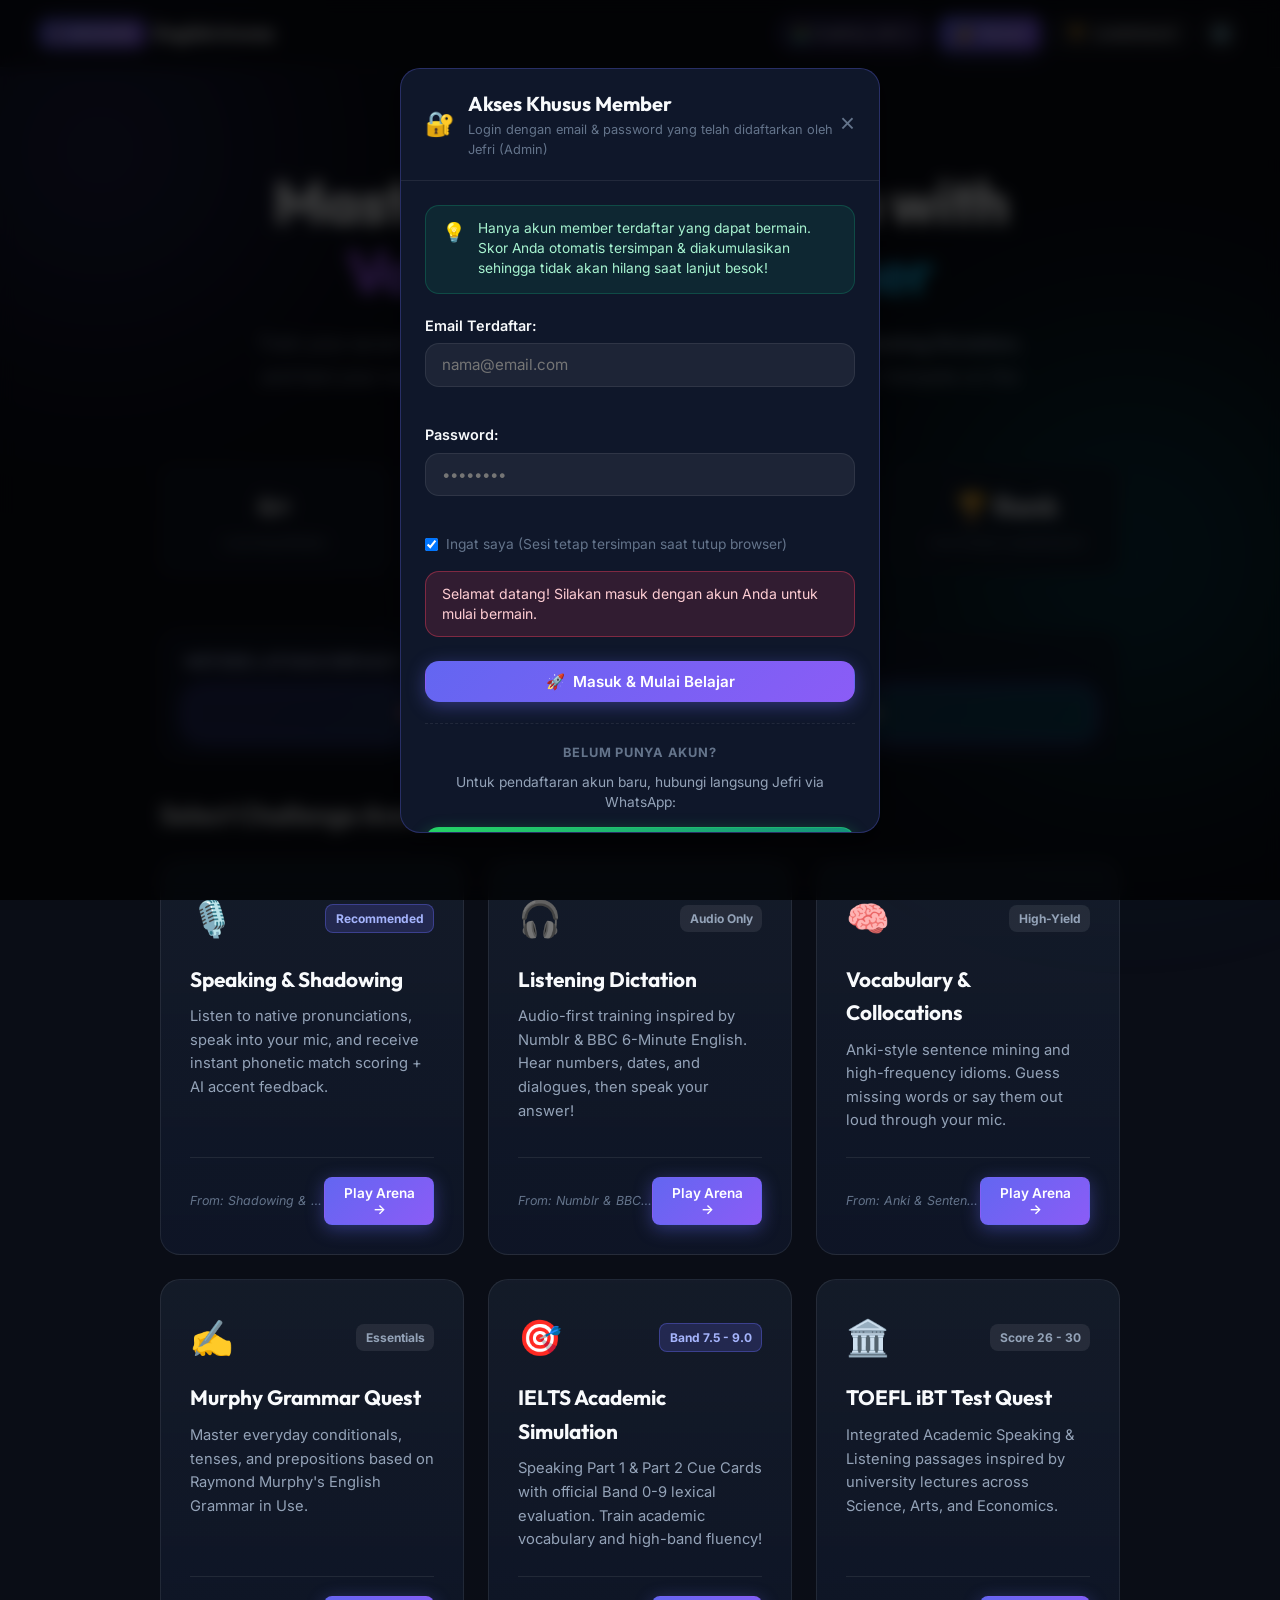
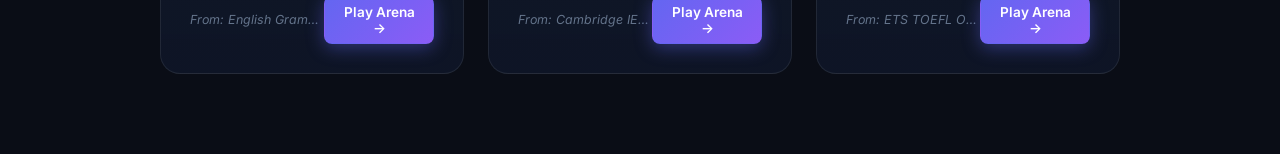
==== game/index.html @ f276257e "feat: responsive UI for all devices, lightweight optimization, remove Google Sheets/Gemini branding," ====
<!DOCTYPE html>
<html lang="en">
<head>
  <meta charset="UTF-8">
  <meta name="viewport" content="width=device-width, initial-scale=1.0, viewport-fit=cover">
  <meta name="description" content="Awesome English Arena - Interactive English Learning Game featuring Voice Shadowing with Mic, Listening Dictation, Grammar Quest, Smart AI Teacher & Examiner, and Live Global Leaderboard.">
  <meta name="keywords" content="English learning game, shadowing speaking, speech recognition mic, AI English teacher, cloud leaderboard, awesome english">
  <meta name="author" content="Build With Jefri - Awesome English">
  <title>Awesome English Arena | Voice Shadowing & AI English Challenge</title>
  
  <!-- Google Fonts: Outfit & Inter -->
  <link rel="preconnect" href="https://fonts.googleapis.com">
  <link rel="preconnect" href="https://fonts.gstatic.com" crossorigin>
  <link href="https://fonts.googleapis.com/css2?family=Inter:wght@300;400;500;600;700&family=Outfit:wght@500;600;700;800;900&display=swap" rel="stylesheet">
  
  <!-- Stylesheet -->
  <link rel="stylesheet" href="styles.css">
</head>
<body>
  <!-- Ambient Background Glows -->
  <div class="bg-glow bg-glow-1"></div>
  <div class="bg-glow bg-glow-2"></div>
  <div class="bg-glow bg-glow-3"></div>

  <!-- Main Navigation -->
  <header class="navbar" id="main-nav">
    <div class="nav-container">
      <div class="nav-logo" id="nav-logo-btn">
        <span class="logo-badge">⚡ AWESOME</span>
        <span class="logo-title">English Arena</span>
      </div>
      <div class="nav-actions">
        <!-- Logged-in User Profile Badge -->
        <div id="nav-user-profile" class="user-pill hidden">
          <span class="user-avatar" id="nav-user-avatar">👤</span>
          <span class="user-name" id="nav-user-name">Player</span>
          <span class="user-score-badge" id="nav-user-score">⭐ 0 PTS</span>
          <span class="user-lvl-badge" id="nav-user-level">Lvl 1</span>
          <button id="btn-logout-nav" class="btn-nav-logout" title="Keluar dari akun">Keluar</button>
        </div>
        <!-- Member Login Button (shown when not logged in) -->
        <a href="https://jefri-orcin.vercel.app/" target="_blank" rel="noopener noreferrer" class="btn btn-credit-jefri" title="Kunjungi Portofolio Developer Jefri">
          <span class="credit-full">👨‍💻 Credit by Jefri ↗</span>
          <span class="credit-short">👨‍💻 Jefri</span>
        </a>
        <button id="btn-login-nav" class="btn btn-primary btn-sm" title="Masuk dengan Email & Password">
          <span class="btn-icon">🔐</span> <span class="nav-btn-text">Masuk</span>
        </button>
        <button id="btn-leaderboard-nav" class="btn btn-secondary btn-sm" title="View Leaderboard & Memory">
          <span class="btn-icon">🏆</span> <span class="nav-btn-text">Leaderboard</span>
        </button>
        <button id="btn-settings-nav" class="btn btn-icon-only" title="Settings & Integrations" aria-label="Settings">
          ⚙️
        </button>
      </div>
    </div>
  </header>

  <!-- Main Content Wrapper -->
  <main class="main-layout">

    <!-- VIEW 1: HERO / LANDING SCREEN -->
    <section id="landing-view" class="view-section active">
      <div class="hero-content">
        <div class="pill-badge">
          <span class="pill-dot"></span> Powered by Awesome English Curated Resources & Smart AI
        </div>
        <h1 class="hero-headline">
          Master Spoken English with <span class="gradient-text">Voice Mic & AI Teacher</span>
        </h1>
        <p class="hero-subline">
          Train your accent through real-time <strong>Speech Shadowing</strong>, conquer <strong>Listening Dictation</strong>, and test your vocabulary with live feedback from <strong>Smart AI Examiner</strong>. Compete on the global <strong>Live Cloud Leaderboard</strong>!
        </p>

        <!-- Quick Stats Banner -->
        <div class="stats-row">
          <div class="stat-card">
            <span class="stat-number">4+</span>
            <span class="stat-label">Learning Modes</span>
          </div>
          <div class="stat-card">
            <span class="stat-number">🎙️ Mic</span>
            <span class="stat-label">Speech Recognition</span>
          </div>
          <div class="stat-card">
            <span class="stat-number">✨ AI</span>
            <span class="stat-label">Teacher & Examiner</span>
          </div>
          <div class="stat-card">
            <span class="stat-number">🏆 Rank</span>
            <span class="stat-label">Live Cloud Leaderboard</span>
          </div>
        </div>

        <!-- Active English to Indonesia Direction -->
        <div class="lang-direction-wrapper">
          <div class="lang-direction-title">Metode Latihan Default:</div>
          <div class="lang-direction-group">
            <div class="btn-lang-dir active" id="btn-dir-active">
              <span class="flag-icon">🇬🇧</span> English ➔ <span class="flag-icon">🇮🇩</span> Indonesia (Listening, Speaking & Comprehension)
            </div>
          </div>
        </div>

        <!-- Mode Selection Cards -->
        <h2 class="section-title">Select Challenge Arena</h2>
        <div class="modes-grid" id="modes-selection-container">
          
          <!-- Mode 1: Shadowing & Speaking -->
          <div class="mode-card" data-mode="shadowing" id="mode-shadowing-card">
            <div class="mode-header">
              <span class="mode-icon">🎙️</span>
              <span class="mode-tag tag-popular">Recommended</span>
            </div>
            <h3 class="mode-title">Speaking & Shadowing</h3>
            <p class="mode-desc">Listen to native pronunciations, speak into your mic, and receive instant phonetic match scoring + AI accent feedback.</p>
            <div class="mode-footer">
              <span class="mode-source">From: Shadowing & Refold Method</span>
              <button class="btn btn-primary btn-sm btn-play-mode" data-mode="shadowing">Play Arena →</button>
            </div>
          </div>

          <!-- Mode 2: Listening & Dictation -->
          <div class="mode-card" data-mode="listening" id="mode-listening-card">
            <div class="mode-header">
              <span class="mode-icon">🎧</span>
              <span class="mode-tag">Audio Only</span>
            </div>
            <h3 class="mode-title">Listening Dictation</h3>
            <p class="mode-desc">Audio-first training inspired by Numblr & BBC 6-Minute English. Hear numbers, dates, and dialogues, then speak your answer!</p>
            <div class="mode-footer">
              <span class="mode-source">From: Numblr & BBC English</span>
              <button class="btn btn-primary btn-sm btn-play-mode" data-mode="listening">Play Arena →</button>
            </div>
          </div>

          <!-- Mode 3: Vocabulary Sentence Mining -->
          <div class="mode-card" data-mode="vocabulary" id="mode-vocabulary-card">
            <div class="mode-header">
              <span class="mode-icon">🧠</span>
              <span class="mode-tag">High-Yield</span>
            </div>
            <h3 class="mode-title">Vocabulary & Collocations</h3>
            <p class="mode-desc">Anki-style sentence mining and high-frequency idioms. Guess missing words or say them out loud through your mic.</p>
            <div class="mode-footer">
              <span class="mode-source">From: Anki & Sentence Mining</span>
              <button class="btn btn-primary btn-sm btn-play-mode" data-mode="vocabulary">Play Arena →</button>
            </div>
          </div>

          <!-- Mode 4: Murphy Grammar Challenge -->
          <div class="mode-card" data-mode="grammar" id="mode-grammar-card">
            <div class="mode-header">
              <span class="mode-icon">✍️</span>
              <span class="mode-tag">Essentials</span>
            </div>
            <h3 class="mode-title">Murphy Grammar Quest</h3>
            <p class="mode-desc">Master everyday conditionals, tenses, and prepositions based on Raymond Murphy's English Grammar in Use.</p>
            <div class="mode-footer">
              <span class="mode-source">From: English Grammar in Use</span>
              <button class="btn btn-primary btn-sm btn-play-mode" data-mode="grammar">Play Arena →</button>
            </div>
          </div>

          <!-- Mode 5: IELTS Academic Simulation -->
          <div class="mode-card" data-mode="ielts" id="mode-ielts-card">
            <div class="mode-header">
              <span class="mode-icon">🎯</span>
              <span class="mode-tag tag-popular">Band 7.5 - 9.0</span>
            </div>
            <h3 class="mode-title">IELTS Academic Simulation</h3>
            <p class="mode-desc">Speaking Part 1 & Part 2 Cue Cards with official Band 0-9 lexical evaluation. Train academic vocabulary and high-band fluency!</p>
            <div class="mode-footer">
              <span class="mode-source">From: Cambridge IELTS Official</span>
              <button class="btn btn-primary btn-sm btn-play-mode" data-mode="ielts">Play Arena →</button>
            </div>
          </div>

          <!-- Mode 6: TOEFL iBT Simulation -->
          <div class="mode-card" data-mode="toefl" id="mode-toefl-card">
            <div class="mode-header">
              <span class="mode-icon">🏛️</span>
              <span class="mode-tag">Score 26 - 30</span>
            </div>
            <h3 class="mode-title">TOEFL iBT Test Quest</h3>
            <p class="mode-desc">Integrated Academic Speaking & Listening passages inspired by university lectures across Science, Arts, and Economics.</p>
            <div class="mode-footer">
              <span class="mode-source">From: ETS TOEFL Official Guide</span>
              <button class="btn btn-primary btn-sm btn-play-mode" data-mode="toefl">Play Arena →</button>
            </div>
          </div>

        </div>
      </div>
    </section>

    <!-- VIEW 2: GAME ARENA SCREEN -->
    <section id="game-view" class="view-section">
      <div class="game-container">
        
        <!-- Game HUD (Top Bar) -->
        <div class="game-hud">
          <div class="hud-left">
            <button id="btn-quit-game" class="btn btn-ghost btn-sm" title="Exit to Menu">← Exit</button>
            <div class="mode-pill" id="current-mode-pill">Speaking & Shadowing</div>
            <div class="dir-pill" id="current-dir-pill" title="Arah Bahasa Aktif">🇬🇧 ➔ 🇮🇩</div>
          </div>
          <div class="hud-stats">
            <div class="hud-item" title="Current Score">
              <span class="hud-icon">⭐</span>
              <span class="hud-val" id="hud-score">0</span>
            </div>
            <div class="hud-item" title="Streak Multiplier">
              <span class="hud-icon">🔥</span>
              <span class="hud-val" id="hud-streak">0</span>
            </div>
            <div class="hud-item" title="Question Progress">
              <span class="hud-icon">🎯</span>
              <span class="hud-val" id="hud-progress">1/5</span>
            </div>
          </div>
        </div>

        <!-- Question Card -->
        <div class="challenge-card" id="challenge-card">
          
          <!-- Category & Difficulty Pill -->
          <div class="challenge-meta">
            <span class="meta-badge" id="meta-category">Shadowing Practice</span>
            <span class="meta-badge meta-level" id="meta-difficulty">Level: Beginner</span>
          </div>

          <!-- Prompt Question / Instruction -->
          <h3 class="challenge-instruction" id="challenge-instruction">
            Listen to the native audio, then click the Mic button and repeat clearly:
          </h3>

          <!-- Main Challenge Display Text -->
          <div class="prompt-box" id="prompt-box">
            <div class="prompt-text" id="target-phrase">
              "Could you please elaborate on that perspective?"
            </div>
            <div class="prompt-phonetic" id="target-phonetic">
              /kʊd juː pliːz ɪˈlæb.ə.reɪt ɒn ðæt pəˈspek.tɪv/
            </div>
            <div class="prompt-translation" id="target-translation">
              "Bisakah Anda menjelaskan lebih rinci mengenai sudut pandang tersebut?"
            </div>
          </div>

          <!-- Audio Listening Controls -->
          <div class="audio-controls">
            <button id="btn-listen-audio" class="btn btn-audio" title="Listen to Native English">
              <span class="speaker-icon">🔊</span> Listen Native Audio
            </button>
            <div class="accent-selector">
              <label for="accent-select">Voice:</label>
              <select id="accent-select" class="form-select-sm">
                <option value="en-US">🇺🇸 US English</option>
                <option value="en-GB">🇬🇧 UK English</option>
              </select>
            </div>
          </div>

          <!-- MICROPHONE & SPEECH INPUT AREA -->
          <div class="mic-input-section" id="mic-section">
            <div class="mic-wrapper">
              <button id="btn-mic-toggle" class="btn-mic" aria-label="Toggle Microphone" title="Click to Speak">
                <div class="mic-ripple mic-ripple-1"></div>
                <div class="mic-ripple mic-ripple-2"></div>
                <div class="mic-icon-svg">
                  <svg width="34" height="34" viewBox="0 0 24 24" fill="none" stroke="currentColor" stroke-width="2" stroke-linecap="round" stroke-linejoin="round">
                    <path d="M12 2a3 3 0 0 0-3 3v7a3 3 0 0 0 6 0V5a3 3 0 0 0-3-3Z"></path>
                    <path d="M19 10v2a7 7 0 0 1-14 0v-2"></path>
                    <line x1="12" y1="19" x2="12" y2="22"></line>
                  </svg>
                </div>
              </button>
              <div class="mic-status-label" id="mic-status">Tap microphone to speak</div>
            </div>

            <!-- Live Speech Transcript Box -->
            <div class="transcript-box" id="transcript-box">
              <span class="transcript-prefix">Your Voice:</span>
              <span class="transcript-content" id="transcript-text">Waiting for microphone input...</span>
            </div>

            <!-- Alternative Text Input (Fallback / Typing) -->
            <div class="alternative-input-row" id="text-input-row">
              <input type="text" id="manual-text-input" class="form-control" placeholder="Or type your English answer here...">
              <button id="btn-submit-manual" class="btn btn-secondary">Submit</button>
            </div>
          </div>

          <!-- Multiple Choice Container (Used for Vocab/Grammar) -->
          <div class="options-grid hidden" id="options-container">
            <!-- Dynamic option buttons injected here -->
          </div>

          <!-- Evaluation & AI Feedback Box -->
          <div class="evaluation-panel hidden" id="evaluation-panel">
            <div class="evaluation-header">
              <div class="score-badge" id="eval-score-badge">Accuracy: 95%</div>
              <div class="eval-verdict" id="eval-verdict">Excellent Pronunciation! 🎉</div>
            </div>

            <!-- Comparison Difference Highlight -->
            <div class="comparison-row">
              <div class="comp-item">
                <span class="comp-label">Target:</span>
                <span class="comp-val" id="comp-target">...</span>
              </div>
              <div class="comp-item">
                <span class="comp-label">You Said:</span>
                <span class="comp-val" id="comp-heard">...</span>
              </div>
            </div>

            <!-- AI Teacher & Examiner Comments -->
            <div class="ai-comment-card" id="ai-comment-card">
              <div class="ai-card-title">
                <span class="ai-sparkle">✨</span> Smart AI Teacher Feedback:
              </div>
              <div class="ai-card-body" id="ai-feedback-text">
                Analyzing your response...
              </div>
            </div>

            <!-- Next Question Action -->
            <div class="eval-actions">
              <button id="btn-next-question" class="btn btn-primary btn-block">
                Next Challenge →
              </button>
            </div>
          </div>

        </div>
      </div>
    </section>

    <!-- VIEW 3: GAME OVER / RESULT SCREEN -->
    <section id="result-view" class="view-section">
      <div class="result-card">
        <div class="result-confetti-icon">🏆</div>
        <h2 class="result-title">Challenge Completed!</h2>
        <p class="result-subtitle">You have successfully finished the session in <span id="res-mode-name">Speaking Arena</span>.</p>

        <!-- Score Breakdown Grid -->
        <div class="result-metrics-grid">
          <div class="metric-card highlight">
            <span class="metric-label">Skor Sesi Ini</span>
            <span class="metric-value" id="res-total-score">0</span>
          </div>
          <div class="metric-card highlight-accumulated">
            <span class="metric-label">Total Akumulasi Skor</span>
            <span class="metric-value" id="res-cumulative-score">0</span>
          </div>
          <div class="metric-card">
            <span class="metric-label">Average Accuracy</span>
            <span class="metric-value" id="res-avg-accuracy">0%</span>
          </div>
          <div class="metric-card">
            <span class="metric-label">Best Streak</span>
            <span class="metric-value" id="res-max-streak">0🔥</span>
          </div>
          <div class="metric-card">
            <span class="metric-label">Level Member</span>
            <span class="metric-value" id="res-level">Level 1</span>
          </div>
        </div>

        <!-- Score Retention Notice -->
        <div class="score-retention-notice">
          <span class="notice-icon">💾</span>
          <div class="notice-text">
            <strong>Skor Anda Tersimpan Permanen!</strong>
            <span>Progres dan total poin langsung terakumulasi ke akun Google Sheets. Saat Anda kembali besok atau ganti perangkat, skor tetap berlanjut!</span>
          </div>
        </div>

        <!-- Submit to Leaderboard Form -->
        <div class="leaderboard-submit-box">
          <h3 class="submit-box-title">Sinkronisasi ke Cloud Leaderboard</h3>
          <p class="submit-box-desc">Skor tersimpan ke profil akumulasi, <strong>Leaderboard</strong> peringkat sesi, dan <strong>Memory Belajar</strong>.</p>
          <div class="submit-input-row">
            <input type="text" id="player-name-input" class="form-control" placeholder="Nama / Nickname Anda" maxlength="30" required>
            <button id="btn-submit-leaderboard" class="btn btn-primary">
              🚀 Simpan & Sinkronkan
            </button>
          </div>
          <div id="submit-status-msg" class="status-message"></div>
        </div>

        <!-- Result Action Buttons -->
        <div class="result-action-buttons">
          <button id="btn-play-again" class="btn btn-primary">🔄 Play Again</button>
          <button id="btn-view-leaderboard-from-result" class="btn btn-secondary">🏆 View Leaderboard</button>
          <button id="btn-back-home" class="btn btn-ghost">Home Menu</button>
        </div>
      </div>
    </section>

  </main>

  <!-- MODAL: MEMBER LOGIN & AUTHENTICATION -->
  <div class="modal-overlay hidden" id="modal-auth">
    <div class="modal-card modal-auth-card">
      <div class="modal-header">
        <div class="modal-title-row">
          <span class="modal-icon">🔐</span>
          <div>
            <h3 class="modal-title">Akses Khusus Member</h3>
            <p class="modal-subtitle">Login dengan email & password yang telah didaftarkan oleh Jefri (Admin)</p>
          </div>
        </div>
        <button class="btn-close-modal" id="btn-close-auth" aria-label="Close">&times;</button>
      </div>
      <div class="modal-body">
        <div class="auth-info-banner">
          <span class="info-icon">💡</span>
          <span>Hanya akun member terdaftar yang dapat bermain. Skor Anda otomatis tersimpan & diakumulasikan sehingga tidak akan hilang saat lanjut besok!</span>
        </div>

        <form id="auth-form" class="auth-form">
          <div class="form-group">
            <label for="auth-email" class="form-label">Email Terdaftar:</label>
            <input type="email" id="auth-email" class="form-control" placeholder="nama@email.com" required autocomplete="email">
          </div>

          <div class="form-group">
            <label for="auth-password" class="form-label">Password:</label>
            <input type="password" id="auth-password" class="form-control" placeholder="••••••••" required autocomplete="current-password">
          </div>

          <div class="auth-remember-row">
            <label class="remember-label">
              <input type="checkbox" id="auth-remember" checked> Ingat saya (Sesi tetap tersimpan saat tutup browser)
            </label>
          </div>

          <div id="auth-error-box" class="auth-error-box hidden"></div>

          <div class="auth-action-row">
            <button type="submit" class="btn btn-primary btn-block" id="btn-submit-login">
              <span class="btn-icon">🚀</span> Masuk & Mulai Belajar
            </button>
          </div>
        </form>

        <!-- Registrasi / Kontak WhatsApp Jefri -->
        <div class="auth-register-box">
          <div class="register-divider">
            <span>Belum Punya Akun?</span>
          </div>
          <p class="register-note">Untuk pendaftaran akun baru, hubungi langsung Jefri via WhatsApp:</p>
          <a href="https://wa.me/6282354506569?text=Halo%20Jefri,%20saya%20ingin%20mendaftar%20akun%20member%20Awesome%20English%20Arena" target="_blank" rel="noopener noreferrer" class="btn btn-wa-register">
            <span class="btn-icon">💬</span> Hubungi Jefri (WA: 082354506569)
          </a>
        </div>

      </div>
    </div>
  </div>

  <!-- MODAL: LEADERBOARD & LEARNING MEMORY -->
  <div class="modal-overlay hidden" id="modal-leaderboard">
    <div class="modal-card">
      <div class="modal-header">
        <div class="modal-title-row">
          <span class="modal-icon">🏆</span>
          <div>
            <h3 class="modal-title">Live Cloud Leaderboard & Memory</h3>
            <p class="modal-subtitle">Peringkat global dan rekap rekaman latihan siswa secara real-time</p>
          </div>
        </div>
        <button class="btn-close-modal" id="btn-close-leaderboard" aria-label="Close">&times;</button>
      </div>
      <div class="modal-body">
        <!-- Tab Navigation -->
        <div class="modal-tabs">
          <button type="button" class="modal-tab-btn active" id="tab-leaderboard-btn">🏆 Top Leaderboard</button>
          <button type="button" class="modal-tab-btn" id="tab-memory-btn">🧠 Memory Belajar</button>
        </div>

        <div class="leaderboard-toolbar">
          <button id="btn-refresh-leaderboard" class="btn btn-secondary btn-sm">
            🔄 Refresh Data
          </button>
          <span class="sync-indicator" id="leaderboard-sync-status">Connected to Cloud Database</span>
        </div>
        
        <!-- Table 1: Leaderboard Rankings -->
        <div class="table-container" id="container-leaderboard-table">
          <table class="leaderboard-table" id="leaderboard-table">
            <thead>
              <tr>
                <th>Rank</th>
                <th>Player</th>
                <th>Mode</th>
                <th>Score</th>
                <th>Accuracy</th>
                <th>Date</th>
              </tr>
            </thead>
            <tbody id="leaderboard-tbody">
              <tr>
                <td colspan="6" class="loading-row">Loading leaderboard data...</td>
              </tr>
            </tbody>
          </table>
        </div>

        <!-- Table 2: Student Learning Memory -->
        <div class="table-container hidden" id="container-memory-table">
          <table class="leaderboard-table" id="memory-table">
            <thead>
              <tr>
                <th>No</th>
                <th>Arah</th>
                <th>Target Latihan</th>
                <th>Suara / Jawaban</th>
                <th>Akurasi</th>
                <th>Evaluasi Guru AI</th>
              </tr>
            </thead>
            <tbody id="memory-tbody">
              <tr>
                <td colspan="6" class="loading-row">Loading learning memory from Cloud Database...</td>
              </tr>
            </tbody>
          </table>
        </div>
      </div>
    </div>
  </div>

  <!-- MODAL: SETTINGS & INTEGRATIONS -->
  <div class="modal-overlay hidden" id="modal-settings">
    <div class="modal-card">
      <div class="modal-header">
        <div class="modal-title-row">
          <span class="modal-icon">⚙️</span>
          <div>
            <h3 class="modal-title">Configuration & Integrations</h3>
            <p class="modal-subtitle">Setup Database Webhook & AI Engine API</p>
          </div>
        </div>
        <button class="btn-close-modal" id="btn-close-settings" aria-label="Close">&times;</button>
      </div>
      <div class="modal-body">
        <form id="settings-form">
          <!-- Apps Script URL -->
          <div class="form-group">
            <label for="cfg-appscript-url" class="form-label">
              Cloud Database API Webhook URL:
            </label>
            <input type="url" id="cfg-appscript-url" class="form-control" placeholder="https://script.google.com/macros/s/.../exec">
            <small class="form-hint">
              Endpoint cloud database leaderboard & memory. Jika dikosongkan, local mock database akan digunakan.
            </small>
          </div>

          <!-- AI Key -->
          <div class="form-group">
            <label for="cfg-gemini-key" class="form-label">
              AI Engine API Key (Opsional untuk AI Teacher & Examiner):
            </label>
            <input type="password" id="cfg-gemini-key" class="form-control" placeholder="AIzaSy...">
            <small class="form-hint">
              Opsional: Jika dikosongkan, engine pengenal & penilai fonetik lokal bawaan tetap berjalan 100% gratis!
            </small>
          </div>

          <!-- Preferred English Accent -->
          <div class="form-group">
            <label for="cfg-accent" class="form-label">Default English Pronunciation Accent:</label>
            <select id="cfg-accent" class="form-control">
              <option value="en-US">American English (en-US)</option>
              <option value="en-GB">British English (en-GB)</option>
            </select>
          </div>

          <div class="modal-footer">
            <button type="button" class="btn btn-ghost" id="btn-reset-settings">Reset Defaults</button>
            <button type="submit" class="btn btn-primary" id="btn-save-settings">Save Settings</button>
          </div>
        </form>
      </div>
    </div>
  </div>

  <!-- Toast Notification Container -->
  <div id="toast-container" class="toast-container"></div>

  <!-- Game Script -->
  <script src="app.js"></script>
</body>
</html>
---- game/styles.css ----
/* ==========================================================================
   AWESOME ENGLISH ARENA - MODERN PREMIUM DESIGN SYSTEM
   Dark Glassmorphism, Neon Accents, Fluid Typography, Micro-animations
   ========================================================================== */

:root {
  /* Color Tokens */
  --bg-main: #0a0d16;
  --bg-card: rgba(18, 24, 40, 0.75);
  --bg-card-hover: rgba(28, 38, 64, 0.85);
  --bg-glass: rgba(255, 255, 255, 0.04);
  --border-glass: rgba(255, 255, 255, 0.08);
  --border-active: rgba(99, 102, 241, 0.5);

  --text-primary: #f8fafc;
  --text-secondary: #94a3b8;
  --text-muted: #64748b;
  --text-inverse: #090d16;

  /* Accent & Gradients */
  --primary: #6366f1;
  --primary-hover: #4f46e5;
  --primary-glow: rgba(99, 102, 241, 0.4);
  
  --secondary: #06b6d4;
  --secondary-glow: rgba(6, 182, 212, 0.35);

  --accent-emerald: #10b981;
  --accent-amber: #f59e0b;
  --accent-rose: #f43f5e;
  --accent-violet: #8b5cf6;

  --grad-hero: linear-gradient(135deg, #a855f7 0%, #6366f1 50%, #06b6d4 100%);
  --grad-card: linear-gradient(180deg, rgba(30, 41, 59, 0.5) 0%, rgba(15, 23, 42, 0.8) 100%);
  --grad-button: linear-gradient(135deg, #6366f1, #8b5cf6);

  /* Elevation & Shadows */
  --shadow-sm: 0 4px 12px rgba(0, 0, 0, 0.25);
  --shadow-md: 0 8px 24px rgba(0, 0, 0, 0.35);
  --shadow-glow: 0 0 35px var(--primary-glow);
  --shadow-mic: 0 0 30px rgba(244, 63, 94, 0.5);

  /* Fonts */
  --font-heading: 'Outfit', -apple-system, BlinkMacSystemFont, sans-serif;
  --font-body: 'Inter', -apple-system, BlinkMacSystemFont, sans-serif;
  
  /* Radii */
  --radius-sm: 8px;
  --radius-md: 14px;
  --radius-lg: 20px;
  --radius-full: 9999px;

  /* Transitions */
  --trans-fast: 0.18s ease;
  --trans-normal: 0.28s cubic-bezier(0.16, 1, 0.3, 1);
}

/* --------------------------------------------------------------------------
   RESET & BASE STYLES
   -------------------------------------------------------------------------- */
*, *::before, *::after {
  box-sizing: border-box;
  margin: 0;
  padding: 0;
}

/* Fast Tap Response for All Touch Devices (Eliminates 300ms mobile touch delay) */
button, a, input, select, textarea, .btn, .mode-card, .btn-option, .btn-mic, .user-pill {
  touch-action: manipulation;
}

/* Content Visibility on inactive sections - Skips browser layout engine cost for hidden views */
.view-section:not(.active) {
  content-visibility: hidden;
}

html {
  font-size: 16px;
  scroll-behavior: smooth;
  -webkit-text-size-adjust: 100%;
}

body {
  background-color: var(--bg-main);
  color: var(--text-primary);
  font-family: var(--font-body);
  line-height: 1.6;
  min-height: 100vh;
  position: relative;
  overflow-x: hidden;
  -webkit-font-smoothing: antialiased;
}

/* Ambient Background Lights - Hardware Accelerated */
.bg-glow {
  position: fixed;
  border-radius: 50%;
  filter: blur(100px);
  pointer-events: none;
  z-index: 0;
  opacity: 0.35;
  transform: translateZ(0);
  will-change: transform;
}

.bg-glow-1 {
  width: 500px;
  height: 500px;
  background: radial-gradient(circle, #6366f1, transparent 70%);
  top: -100px;
  left: -150px;
}

.bg-glow-2 {
  width: 600px;
  height: 600px;
  background: radial-gradient(circle, #06b6d4, transparent 70%);
  bottom: 5%;
  right: -150px;
}

.bg-glow-3 {
  width: 400px;
  height: 400px;
  background: radial-gradient(circle, #8b5cf6, transparent 70%);
  top: 40%;
  left: 50%;
  transform: translateX(-50%);
  opacity: 0.2;
}

/* --------------------------------------------------------------------------
   NAVBAR
   -------------------------------------------------------------------------- */
.navbar {
  position: sticky;
  top: 0;
  z-index: 100;
  backdrop-filter: blur(18px);
  -webkit-backdrop-filter: blur(18px);
  background: rgba(10, 13, 22, 0.8);
  border-bottom: 1px solid var(--border-glass);
  padding: 0.9rem 1.5rem;
}

.nav-container {
  max-width: 1200px;
  margin: 0 auto;
  display: flex;
  align-items: center;
  justify-content: space-between;
}

.nav-logo {
  display: flex;
  align-items: center;
  gap: 0.6rem;
  cursor: pointer;
  user-select: none;
}

.logo-badge {
  font-family: var(--font-heading);
  font-size: 0.75rem;
  font-weight: 800;
  letter-spacing: 0.05em;
  padding: 0.25rem 0.6rem;
  background: var(--grad-button);
  color: #fff;
  border-radius: var(--radius-sm);
  box-shadow: 0 0 15px var(--primary-glow);
}

.logo-title {
  font-family: var(--font-heading);
  font-size: 1.25rem;
  font-weight: 700;
  color: var(--text-primary);
  letter-spacing: -0.02em;
}

.nav-actions {
  display: flex;
  align-items: center;
  gap: 0.75rem;
}

/* --------------------------------------------------------------------------
   BUTTONS
   -------------------------------------------------------------------------- */
.btn {
  font-family: var(--font-body);
  font-size: 0.95rem;
  font-weight: 600;
  padding: 0.65rem 1.3rem;
  border-radius: var(--radius-md);
  border: 1px solid transparent;
  cursor: pointer;
  display: inline-flex;
  align-items: center;
  justify-content: center;
  gap: 0.5rem;
  transition: all var(--trans-normal);
  text-decoration: none;
  user-select: none;
}

.btn:active {
  transform: scale(0.97);
}

.btn-primary {
  background: var(--grad-button);
  color: #fff;
  box-shadow: 0 4px 18px var(--primary-glow);
}

.btn-primary:hover {
  filter: brightness(1.12);
  box-shadow: 0 6px 24px rgba(99, 102, 241, 0.6);
  transform: translateY(-2px);
}

.btn-secondary {
  background: rgba(255, 255, 255, 0.06);
  color: var(--text-primary);
  border: 1px solid var(--border-glass);
}

.btn-secondary:hover {
  background: rgba(255, 255, 255, 0.12);
  border-color: rgba(255, 255, 255, 0.2);
}

.btn-ghost {
  background: transparent;
  color: var(--text-secondary);
}

.btn-ghost:hover {
  color: var(--text-primary);
  background: rgba(255, 255, 255, 0.05);
}

.btn-outline {
  background: transparent;
  color: var(--primary);
  border: 1px solid var(--border-active);
}

.btn-outline:hover {
  background: rgba(99, 102, 241, 0.1);
  color: #fff;
}

.btn-sm {
  font-size: 0.85rem;
  padding: 0.45rem 0.9rem;
  border-radius: var(--radius-sm);
}

.btn-block {
  width: 100%;
}

.btn-icon-only {
  background: rgba(255, 255, 255, 0.06);
  border: 1px solid var(--border-glass);
  color: var(--text-primary);
  width: 38px;
  height: 38px;
  border-radius: var(--radius-md);
  padding: 0;
  display: inline-flex;
  align-items: center;
  justify-content: center;
  cursor: pointer;
  font-size: 1.1rem;
  transition: all var(--trans-fast);
}

.btn-icon-only:hover {
  background: rgba(255, 255, 255, 0.12);
  transform: rotate(30deg);
}

/* --------------------------------------------------------------------------
   LAYOUT & VIEWS
   -------------------------------------------------------------------------- */
.main-layout {
  position: relative;
  z-index: 10;
  max-width: 1200px;
  margin: 0 auto;
  padding: 2.5rem 1.5rem 5rem 1.5rem;
}

.view-section {
  display: none;
  animation: fadeIn 0.35s cubic-bezier(0.16, 1, 0.3, 1) forwards;
}

.view-section.active {
  display: block;
}

@keyframes fadeIn {
  from {
    opacity: 0;
    transform: translateY(14px);
  }
  to {
    opacity: 1;
    transform: translateY(0);
  }
}

/* --------------------------------------------------------------------------
   HERO / LANDING VIEW
   -------------------------------------------------------------------------- */
.hero-content {
  text-align: center;
  max-width: 960px;
  margin: 0 auto;
}

.pill-badge {
  display: inline-flex;
  align-items: center;
  gap: 0.5rem;
  background: rgba(99, 102, 241, 0.12);
  border: 1px solid rgba(99, 102, 241, 0.3);
  color: #c7d2fe;
  font-size: 0.85rem;
  font-weight: 500;
  padding: 0.35rem 0.9rem;
  border-radius: var(--radius-full);
  margin-bottom: 1.5rem;
}

.pill-dot {
  width: 8px;
  height: 8px;
  background-color: var(--accent-emerald);
  border-radius: 50%;
  box-shadow: 0 0 10px var(--accent-emerald);
  animation: pulseDot 2s infinite;
}

@keyframes pulseDot {
  0%, 100% { transform: scale(1); opacity: 1; }
  50% { transform: scale(1.3); opacity: 0.6; }
}

.hero-headline {
  font-family: var(--font-heading);
  font-size: clamp(2.2rem, 5vw, 3.8rem);
  font-weight: 800;
  line-height: 1.15;
  letter-spacing: -0.03em;
  margin-bottom: 1.3rem;
}

.gradient-text {
  background: var(--grad-hero);
  -webkit-background-clip: text;
  -webkit-text-fill-color: transparent;
  display: inline-block;
}

.hero-subline {
  font-size: clamp(1rem, 2vw, 1.2rem);
  color: var(--text-secondary);
  line-height: 1.7;
  max-width: 780px;
  margin: 0 auto 2.5rem auto;
}

.stats-row {
  display: grid;
  grid-template-columns: repeat(auto-fit, minmax(170px, 1fr));
  gap: 1rem;
  margin-bottom: 3.5rem;
}

.stat-card {
  background: var(--bg-card);
  border: 1px solid var(--border-glass);
  backdrop-filter: blur(12px);
  padding: 1.2rem 1rem;
  border-radius: var(--radius-md);
  display: flex;
  flex-direction: column;
  align-items: center;
  transition: transform var(--trans-normal);
}

.stat-card:hover {
  transform: translateY(-4px);
  border-color: var(--border-active);
}

.stat-number {
  font-family: var(--font-heading);
  font-size: 1.7rem;
  font-weight: 800;
  color: var(--text-primary);
  margin-bottom: 0.2rem;
}

.stat-label {
  font-size: 0.85rem;
  color: var(--text-muted);
  font-weight: 500;
}

/* --------------------------------------------------------------------------
   LANGUAGE DIRECTION SWITCHER (Dua Arah: ID -> EN & EN -> ID)
   -------------------------------------------------------------------------- */
.lang-direction-wrapper {
  background: rgba(15, 23, 42, 0.7);
  border: 1px solid var(--border-glass);
  backdrop-filter: blur(14px);
  border-radius: var(--radius-lg);
  padding: 1.2rem 1.5rem;
  margin-bottom: 2.2rem;
  text-align: left;
}

.lang-direction-title {
  font-family: var(--font-heading);
  font-size: 0.95rem;
  font-weight: 700;
  color: #c7d2fe;
  margin-bottom: 0.8rem;
  text-transform: uppercase;
  letter-spacing: 0.04em;
}

.lang-direction-group {
  display: flex;
  gap: 0.8rem;
  flex-wrap: wrap;
}

.btn-lang-dir {
  flex: 1;
  min-width: 260px;
  background: rgba(255, 255, 255, 0.04);
  border: 1px solid var(--border-glass);
  color: var(--text-secondary);
  padding: 0.85rem 1.2rem;
  border-radius: var(--radius-md);
  font-family: var(--font-body);
  font-size: 0.92rem;
  font-weight: 600;
  cursor: pointer;
  display: flex;
  align-items: center;
  justify-content: center;
  gap: 0.5rem;
  transition: all var(--trans-normal);
}

.btn-lang-dir:hover {
  background: rgba(255, 255, 255, 0.08);
  color: var(--text-primary);
  border-color: rgba(99, 102, 241, 0.4);
}

.btn-lang-dir.active {
  background: linear-gradient(135deg, rgba(99, 102, 241, 0.25), rgba(6, 182, 212, 0.25));
  border-color: var(--primary);
  color: #fff;
  box-shadow: 0 0 20px var(--primary-glow);
}

/* Direction Pill in HUD */
.dir-pill {
  font-size: 0.8rem;
  font-weight: 700;
  color: #67e8f9;
  background: rgba(6, 182, 212, 0.15);
  border: 1px solid rgba(6, 182, 212, 0.35);
  padding: 0.25rem 0.65rem;
  border-radius: var(--radius-full);
}

/* Modal Tabs */
.modal-tabs {
  display: flex;
  gap: 0.5rem;
  border-bottom: 1px solid var(--border-glass);
  padding-bottom: 0.8rem;
  margin-bottom: 1.2rem;
}

.modal-tab-btn {
  background: transparent;
  border: none;
  color: var(--text-muted);
  font-family: var(--font-body);
  font-size: 0.95rem;
  font-weight: 600;
  padding: 0.5rem 1rem;
  border-radius: var(--radius-sm);
  cursor: pointer;
  transition: all var(--trans-fast);
}

.modal-tab-btn:hover {
  color: var(--text-primary);
  background: rgba(255, 255, 255, 0.05);
}

.modal-tab-btn.active {
  color: #fff;
  background: rgba(99, 102, 241, 0.2);
  border-bottom: 2px solid var(--primary);
}

.section-title {
  font-family: var(--font-heading);
  font-size: 1.6rem;
  font-weight: 700;
  text-align: left;
  margin-bottom: 1.5rem;
  display: flex;
  align-items: center;
  gap: 0.5rem;
}

/* --------------------------------------------------------------------------
   MODE CARDS GRID
   -------------------------------------------------------------------------- */
.modes-grid {
  display: grid;
  grid-template-columns: repeat(auto-fit, minmax(280px, 1fr));
  gap: 1.5rem;
  text-align: left;
}

.mode-card {
  background: var(--grad-card);
  border: 1px solid var(--border-glass);
  border-radius: var(--radius-lg);
  padding: 1.8rem;
  display: flex;
  flex-direction: column;
  justify-content: space-between;
  backdrop-filter: blur(16px);
  transition: all var(--trans-normal);
  position: relative;
  overflow: hidden;
}

.mode-card::before {
  content: '';
  position: absolute;
  top: 0;
  left: 0;
  right: 0;
  height: 3px;
  background: var(--grad-hero);
  opacity: 0;
  transition: opacity var(--trans-fast);
}

.mode-card:hover {
  transform: translateY(-6px);
  border-color: var(--border-active);
  box-shadow: var(--shadow-glow);
}

.mode-card:hover::before {
  opacity: 1;
}

.mode-header {
  display: flex;
  align-items: center;
  justify-content: space-between;
  margin-bottom: 1rem;
}

.mode-icon {
  font-size: 2.2rem;
}

.mode-tag {
  font-size: 0.75rem;
  font-weight: 700;
  padding: 0.25rem 0.6rem;
  border-radius: var(--radius-sm);
  background: rgba(255, 255, 255, 0.08);
  color: var(--text-secondary);
}

.tag-popular {
  background: rgba(99, 102, 241, 0.2);
  color: #a5b4fc;
  border: 1px solid rgba(99, 102, 241, 0.4);
}

.mode-title {
  font-family: var(--font-heading);
  font-size: 1.3rem;
  font-weight: 700;
  margin-bottom: 0.6rem;
  color: var(--text-primary);
}

.mode-desc {
  font-size: 0.92rem;
  color: var(--text-secondary);
  line-height: 1.6;
  margin-bottom: 1.5rem;
  flex-grow: 1;
}

.mode-footer {
  display: flex;
  align-items: center;
  justify-content: space-between;
  padding-top: 1.2rem;
  border-top: 1px solid var(--border-glass);
}

.mode-source {
  font-size: 0.78rem;
  color: var(--text-muted);
  font-style: italic;
  max-width: 55%;
  overflow: hidden;
  text-overflow: ellipsis;
  white-space: nowrap;
}

/* --------------------------------------------------------------------------
   GAME HUD & ARENA
   -------------------------------------------------------------------------- */
.game-container {
  max-width: 820px;
  margin: 0 auto;
}

.game-hud {
  display: flex;
  align-items: center;
  justify-content: space-between;
  background: var(--bg-card);
  border: 1px solid var(--border-glass);
  backdrop-filter: blur(14px);
  padding: 0.85rem 1.2rem;
  border-radius: var(--radius-md);
  margin-bottom: 1.5rem;
}

.hud-left {
  display: flex;
  align-items: center;
  gap: 1rem;
}

.mode-pill {
  font-size: 0.85rem;
  font-weight: 600;
  color: var(--text-primary);
  background: rgba(99, 102, 241, 0.18);
  border: 1px solid rgba(99, 102, 241, 0.35);
  padding: 0.25rem 0.75rem;
  border-radius: var(--radius-full);
}

.hud-stats {
  display: flex;
  align-items: center;
  gap: 1.2rem;
}

.hud-item {
  display: flex;
  align-items: center;
  gap: 0.4rem;
}

.hud-val {
  font-family: var(--font-heading);
  font-weight: 700;
  font-size: 1.05rem;
}

/* --------------------------------------------------------------------------
   CHALLENGE CARD
   -------------------------------------------------------------------------- */
.challenge-card {
  background: var(--grad-card);
  border: 1px solid var(--border-glass);
  border-radius: var(--radius-lg);
  padding: 2.2rem;
  box-shadow: var(--shadow-md);
  backdrop-filter: blur(16px);
  position: relative;
}

.challenge-meta {
  display: flex;
  gap: 0.6rem;
  margin-bottom: 1rem;
}

.meta-badge {
  font-size: 0.75rem;
  font-weight: 600;
  text-transform: uppercase;
  letter-spacing: 0.05em;
  padding: 0.25rem 0.6rem;
  border-radius: var(--radius-sm);
  background: rgba(255, 255, 255, 0.07);
  color: var(--text-secondary);
}

.meta-level {
  background: rgba(16, 185, 129, 0.15);
  color: #6ee7b7;
  border: 1px solid rgba(16, 185, 129, 0.3);
}

.challenge-instruction {
  font-size: 1.05rem;
  font-weight: 500;
  color: var(--text-secondary);
  margin-bottom: 1.5rem;
  line-height: 1.5;
}

.prompt-box {
  background: rgba(10, 14, 26, 0.7);
  border: 1px solid var(--border-glass);
  border-left: 4px solid var(--primary);
  border-radius: var(--radius-md);
  padding: 1.5rem;
  margin-bottom: 1.8rem;
}

.prompt-text {
  font-family: var(--font-heading);
  font-size: 1.6rem;
  font-weight: 700;
  color: var(--text-primary);
  margin-bottom: 0.5rem;
  letter-spacing: -0.01em;
}

.prompt-phonetic {
  font-family: monospace;
  font-size: 0.95rem;
  color: #a5b4fc;
  margin-bottom: 0.6rem;
}

.prompt-translation {
  font-size: 0.92rem;
  color: var(--text-muted);
  font-style: italic;
}

/* Audio Controls */
.audio-controls {
  display: flex;
  align-items: center;
  justify-content: space-between;
  gap: 1rem;
  margin-bottom: 2rem;
  flex-wrap: wrap;
}

.btn-audio {
  background: rgba(99, 102, 241, 0.15);
  color: #c7d2fe;
  border: 1px solid rgba(99, 102, 241, 0.4);
  padding: 0.6rem 1.2rem;
  border-radius: var(--radius-md);
  font-weight: 600;
  cursor: pointer;
  display: inline-flex;
  align-items: center;
  gap: 0.5rem;
  transition: all var(--trans-fast);
}

.btn-audio:hover {
  background: rgba(99, 102, 241, 0.3);
  transform: translateY(-2px);
  color: #fff;
}

.accent-selector {
  display: flex;
  align-items: center;
  gap: 0.5rem;
  font-size: 0.85rem;
  color: var(--text-secondary);
}

.form-select-sm {
  background: rgba(255, 255, 255, 0.08);
  border: 1px solid var(--border-glass);
  color: var(--text-primary);
  padding: 0.35rem 0.7rem;
  border-radius: var(--radius-sm);
  outline: none;
  font-size: 0.85rem;
}

/* --------------------------------------------------------------------------
   MICROPHONE INTERACTION & PULSE ANIMATIONS
   -------------------------------------------------------------------------- */
.mic-input-section {
  display: flex;
  flex-direction: column;
  align-items: center;
  margin: 1.5rem 0 2rem 0;
}

.mic-wrapper {
  position: relative;
  display: flex;
  flex-direction: column;
  align-items: center;
  margin-bottom: 1.5rem;
}

.btn-mic {
  position: relative;
  width: 88px;
  height: 88px;
  border-radius: 50%;
  background: var(--grad-button);
  color: #fff;
  border: none;
  cursor: pointer;
  outline: none;
  display: flex;
  align-items: center;
  justify-content: center;
  box-shadow: 0 8px 30px var(--primary-glow);
  transition: all var(--trans-normal);
  z-index: 2;
}

.btn-mic:hover {
  transform: scale(1.06);
  box-shadow: 0 10px 36px rgba(99, 102, 241, 0.7);
}

/* Active Recording State */
.btn-mic.recording {
  background: linear-gradient(135deg, #ef4444, #f43f5e);
  box-shadow: var(--shadow-mic);
  animation: micBeat 1.2s infinite ease-in-out;
}

@keyframes micBeat {
  0%, 100% { transform: scale(1); }
  50% { transform: scale(1.08); }
}

.mic-ripple {
  position: absolute;
  top: 50%;
  left: 50%;
  transform: translate(-50%, -50%);
  width: 88px;
  height: 88px;
  border-radius: 50%;
  background: rgba(244, 63, 94, 0.35);
  pointer-events: none;
  opacity: 0;
  z-index: 1;
}

.btn-mic.recording ~ .mic-ripple-1 {
  animation: ripple 1.6s infinite cubic-bezier(0, 0.2, 0.8, 1);
}

.btn-mic.recording ~ .mic-ripple-2 {
  animation: ripple 1.6s infinite cubic-bezier(0, 0.2, 0.8, 1) 0.8s;
}

@keyframes ripple {
  0% {
    width: 88px;
    height: 88px;
    opacity: 0.8;
  }
  100% {
    width: 170px;
    height: 170px;
    opacity: 0;
  }
}

.mic-status-label {
  font-size: 0.92rem;
  font-weight: 500;
  color: var(--text-secondary);
  margin-top: 0.8rem;
  transition: color var(--trans-fast);
}

.btn-mic.recording + .mic-status-label,
.mic-wrapper:has(.btn-mic.recording) .mic-status-label {
  color: var(--accent-rose);
  font-weight: 600;
}

/* Transcript Box */
.transcript-box {
  width: 100%;
  background: rgba(10, 14, 26, 0.6);
  border: 1px dashed var(--border-glass);
  border-radius: var(--radius-md);
  padding: 1rem 1.2rem;
  display: flex;
  gap: 0.6rem;
  font-size: 0.95rem;
  min-height: 52px;
  align-items: center;
}

.transcript-prefix {
  color: var(--primary);
  font-weight: 700;
  white-space: nowrap;
}

.transcript-content {
  color: var(--text-primary);
  font-style: italic;
}

/* Fallback Text Input */
.alternative-input-row {
  width: 100%;
  display: flex;
  gap: 0.6rem;
  margin-top: 1rem;
}

/* Multiple Choice Grid */
.options-grid {
  display: grid;
  grid-template-columns: 1fr 1fr;
  gap: 0.9rem;
  margin: 1.5rem 0;
}

.btn-option {
  background: rgba(255, 255, 255, 0.05);
  border: 1px solid var(--border-glass);
  color: var(--text-primary);
  padding: 1rem;
  border-radius: var(--radius-md);
  text-align: left;
  font-size: 0.95rem;
  font-weight: 500;
  cursor: pointer;
  transition: all var(--trans-fast);
}

.btn-option:hover {
  background: rgba(99, 102, 241, 0.15);
  border-color: var(--border-active);
  transform: translateY(-2px);
}

.btn-option.correct {
  background: rgba(16, 185, 129, 0.2) !important;
  border-color: var(--accent-emerald) !important;
  color: #6ee7b7;
}

.btn-option.wrong {
  background: rgba(244, 63, 94, 0.2) !important;
  border-color: var(--accent-rose) !important;
  color: #fca5a5;
}

/* --------------------------------------------------------------------------
   EVALUATION PANEL & AI TEACHER
   -------------------------------------------------------------------------- */
.evaluation-panel {
  background: rgba(15, 23, 42, 0.9);
  border: 1px solid var(--border-glass);
  border-radius: var(--radius-md);
  padding: 1.6rem;
  margin-top: 1.8rem;
  animation: fadeIn 0.3s ease;
}

.evaluation-header {
  display: flex;
  align-items: center;
  justify-content: space-between;
  margin-bottom: 1.2rem;
  flex-wrap: wrap;
  gap: 0.5rem;
}

.score-badge {
  font-family: var(--font-heading);
  font-size: 1.1rem;
  font-weight: 800;
  padding: 0.4rem 0.9rem;
  border-radius: var(--radius-sm);
  background: rgba(16, 185, 129, 0.2);
  color: var(--accent-emerald);
  border: 1px solid rgba(16, 185, 129, 0.4);
}

.score-badge.low {
  background: rgba(244, 63, 94, 0.2);
  color: var(--accent-rose);
  border-color: rgba(244, 63, 94, 0.4);
}

.score-badge.medium {
  background: rgba(245, 158, 11, 0.2);
  color: var(--accent-amber);
  border-color: rgba(245, 158, 11, 0.4);
}

.eval-verdict {
  font-size: 1.05rem;
  font-weight: 600;
}

.comparison-row {
  display: flex;
  flex-direction: column;
  gap: 0.5rem;
  background: rgba(0, 0, 0, 0.25);
  padding: 1rem;
  border-radius: var(--radius-sm);
  margin-bottom: 1.2rem;
}

.comp-item {
  display: flex;
  gap: 0.6rem;
  font-size: 0.9rem;
}

.comp-label {
  font-weight: 600;
  color: var(--text-muted);
  min-width: 75px;
}

.comp-val {
  color: var(--text-primary);
  word-break: break-word;
}

.ai-comment-card {
  background: linear-gradient(135deg, rgba(99, 102, 241, 0.12), rgba(139, 92, 246, 0.08));
  border: 1px solid rgba(99, 102, 241, 0.3);
  border-radius: var(--radius-md);
  padding: 1.2rem;
  margin-bottom: 1.5rem;
}

.ai-card-title {
  font-weight: 700;
  font-size: 0.95rem;
  color: #c7d2fe;
  margin-bottom: 0.5rem;
  display: flex;
  align-items: center;
  gap: 0.4rem;
}

.ai-sparkle {
  color: #fbbf24;
}

.ai-card-body {
  font-size: 0.92rem;
  color: #e2e8f0;
  line-height: 1.6;
}

/* --------------------------------------------------------------------------
   RESULT & GAME OVER VIEW
   -------------------------------------------------------------------------- */
.result-card {
  background: var(--grad-card);
  border: 1px solid var(--border-glass);
  border-radius: var(--radius-lg);
  padding: 2.5rem;
  max-width: 720px;
  margin: 0 auto;
  text-align: center;
  backdrop-filter: blur(16px);
  box-shadow: var(--shadow-md);
}

.result-confetti-icon {
  font-size: 3.5rem;
  margin-bottom: 0.8rem;
  animation: bounce 1s ease infinite alternate;
}

@keyframes bounce {
  from { transform: translateY(0); }
  to { transform: translateY(-8px); }
}

.result-title {
  font-family: var(--font-heading);
  font-size: 2.2rem;
  font-weight: 800;
  margin-bottom: 0.5rem;
}

.result-subtitle {
  color: var(--text-secondary);
  font-size: 1rem;
  margin-bottom: 2rem;
}

.result-metrics-grid {
  display: grid;
  grid-template-columns: repeat(auto-fit, minmax(130px, 1fr));
  gap: 1rem;
  margin-bottom: 2.2rem;
}

.metric-card {
  background: rgba(10, 14, 26, 0.6);
  border: 1px solid var(--border-glass);
  border-radius: var(--radius-md);
  padding: 1.1rem 0.8rem;
}

.metric-label {
  font-size: 0.8rem;
  color: var(--text-muted);
  display: block;
  margin-bottom: 0.3rem;
}

.metric-value {
  font-family: var(--font-heading);
  font-size: 1.5rem;
  font-weight: 800;
  color: var(--text-primary);
}

.leaderboard-submit-box {
  background: rgba(15, 23, 42, 0.8);
  border: 1px solid rgba(99, 102, 241, 0.3);
  border-radius: var(--radius-md);
  padding: 1.5rem;
  text-align: left;
  margin-bottom: 1.8rem;
}

.submit-box-title {
  font-size: 1.1rem;
  font-weight: 700;
  margin-bottom: 0.3rem;
  display: flex;
  align-items: center;
  gap: 0.4rem;
}

.submit-box-desc {
  font-size: 0.88rem;
  color: var(--text-secondary);
  margin-bottom: 1rem;
}

.submit-input-row {
  display: flex;
  gap: 0.6rem;
}

.status-message {
  margin-top: 0.8rem;
  font-size: 0.88rem;
  font-weight: 500;
}

.status-message.success {
  color: var(--accent-emerald);
}

.status-message.error {
  color: var(--accent-rose);
}

/* Canvas Gemini Box */
.canvas-gemini-box {
  background: linear-gradient(135deg, rgba(30, 27, 75, 0.6), rgba(15, 23, 42, 0.8));
  border: 1px solid rgba(139, 92, 246, 0.4);
  border-radius: var(--radius-md);
  padding: 1.5rem;
  text-align: left;
  margin-bottom: 2rem;
}

.canvas-badge {
  font-size: 0.75rem;
  font-weight: 700;
  color: #c084fc;
  text-transform: uppercase;
  letter-spacing: 0.05em;
  margin-bottom: 0.4rem;
}

.canvas-actions {
  display: flex;
  gap: 0.8rem;
  margin-top: 1rem;
  flex-wrap: wrap;
}

.copy-alert {
  margin-top: 0.8rem;
  font-size: 0.85rem;
  color: var(--accent-emerald);
  font-weight: 500;
}

.result-action-buttons {
  display: flex;
  justify-content: center;
  gap: 1rem;
  flex-wrap: wrap;
}

/* --------------------------------------------------------------------------
   MODALS
   -------------------------------------------------------------------------- */
.modal-overlay {
  position: fixed;
  inset: 0;
  background: rgba(0, 0, 0, 0.75);
  backdrop-filter: blur(8px);
  z-index: 1000;
  display: flex;
  align-items: center;
  justify-content: center;
  padding: 1.5rem;
  animation: fadeIn 0.2s ease;
}

.modal-overlay.hidden {
  display: none;
}

.modal-card {
  background: #0f172a;
  border: 1px solid var(--border-glass);
  border-radius: var(--radius-lg);
  max-width: 680px;
  width: 100%;
  max-height: 85vh;
  display: flex;
  flex-direction: column;
  box-shadow: var(--shadow-md);
  overflow: hidden;
}

.modal-header {
  display: flex;
  align-items: center;
  justify-content: space-between;
  padding: 1.2rem 1.5rem;
  border-bottom: 1px solid var(--border-glass);
}

.modal-title-row {
  display: flex;
  align-items: center;
  gap: 0.8rem;
}

.modal-icon {
  font-size: 1.5rem;
}

.modal-title {
  font-family: var(--font-heading);
  font-size: 1.25rem;
  font-weight: 700;
}

.modal-subtitle {
  font-size: 0.8rem;
  color: var(--text-muted);
}

.btn-close-modal {
  background: transparent;
  border: none;
  color: var(--text-muted);
  font-size: 1.6rem;
  cursor: pointer;
  line-height: 1;
  transition: color var(--trans-fast);
}

.btn-close-modal:hover {
  color: var(--text-primary);
}

.modal-body {
  padding: 1.5rem;
  overflow-y: auto;
}

/* Table Leaderboard */
.leaderboard-toolbar {
  display: flex;
  align-items: center;
  justify-content: space-between;
  margin-bottom: 1rem;
}

.sync-indicator {
  font-size: 0.82rem;
  color: var(--accent-emerald);
}

.table-container {
  overflow-x: auto;
}

.leaderboard-table {
  width: 100%;
  border-collapse: collapse;
  text-align: left;
  font-size: 0.9rem;
}

.leaderboard-table th {
  padding: 0.75rem 0.9rem;
  background: rgba(255, 255, 255, 0.03);
  color: var(--text-muted);
  font-weight: 600;
  border-bottom: 1px solid var(--border-glass);
}

.leaderboard-table td {
  padding: 0.75rem 0.9rem;
  border-bottom: 1px solid rgba(255, 255, 255, 0.04);
}

.leaderboard-table tr:hover td {
  background: rgba(255, 255, 255, 0.03);
}

.rank-cell {
  font-weight: 800;
  width: 50px;
}

.rank-1 { color: #fbbf24; }
.rank-2 { color: #94a3b8; }
.rank-3 { color: #d97706; }

.loading-row {
  text-align: center;
  color: var(--text-muted);
  padding: 2rem !important;
}

/* --------------------------------------------------------------------------
   FORMS & CONTROLS
   -------------------------------------------------------------------------- */
.form-group {
  margin-bottom: 1.3rem;
}

.form-label {
  display: block;
  font-size: 0.9rem;
  font-weight: 600;
  margin-bottom: 0.4rem;
  color: var(--text-primary);
}

.form-control {
  width: 100%;
  background: rgba(255, 255, 255, 0.06);
  border: 1px solid var(--border-glass);
  border-radius: var(--radius-md);
  padding: 0.7rem 1rem;
  color: var(--text-primary);
  font-family: var(--font-body);
  font-size: 0.95rem;
  outline: none;
  transition: all var(--trans-fast);
}

.form-control:focus {
  border-color: var(--primary);
  box-shadow: 0 0 0 3px rgba(99, 102, 241, 0.25);
  background: rgba(255, 255, 255, 0.09);
}

.form-hint {
  display: block;
  font-size: 0.8rem;
  color: var(--text-muted);
  margin-top: 0.4rem;
  line-height: 1.4;
}

.form-hint a {
  color: var(--secondary);
  text-decoration: underline;
}

.modal-footer {
  display: flex;
  justify-content: flex-end;
  gap: 0.8rem;
  padding-top: 1rem;
  border-top: 1px solid var(--border-glass);
}

/* --------------------------------------------------------------------------
   TOAST NOTIFICATIONS
   -------------------------------------------------------------------------- */
.toast-container {
  position: fixed;
  bottom: 1.5rem;
  right: 1.5rem;
  z-index: 2000;
  display: flex;
  flex-direction: column;
  gap: 0.6rem;
  pointer-events: none;
}

.toast {
  background: rgba(15, 23, 42, 0.95);
  border: 1px solid var(--border-glass);
  backdrop-filter: blur(14px);
  color: var(--text-primary);
  padding: 0.8rem 1.2rem;
  border-radius: var(--radius-md);
  box-shadow: var(--shadow-md);
  font-size: 0.9rem;
  display: flex;
  align-items: center;
  gap: 0.6rem;
  animation: slideIn 0.25s ease;
  pointer-events: auto;
}

.toast.success { border-left: 4px solid var(--accent-emerald); }
.toast.error { border-left: 4px solid var(--accent-rose); }
.toast.info { border-left: 4px solid var(--primary); }

@keyframes slideIn {
  from { transform: translateX(50px); opacity: 0; }
  to { transform: translateX(0); opacity: 1; }
}

/* Utility */
.hidden { display: none !important; }

/* Button Canvas Pill */
.btn-canvas-pill {
  background: linear-gradient(135deg, rgba(168, 85, 247, 0.25), rgba(99, 102, 241, 0.25));
  border: 1px solid rgba(168, 85, 247, 0.5);
  color: #e9d5ff;
  box-shadow: 0 0 15px rgba(168, 85, 247, 0.25);
  transition: all var(--trans-normal);
}

.btn-canvas-pill:hover {
  background: linear-gradient(135deg, #a855f7, #6366f1);
  color: #fff;
  box-shadow: 0 0 25px rgba(168, 85, 247, 0.6);
  transform: translateY(-2px);
}

/* --------------------------------------------------------------------------
   COMPREHENSIVE RESPONSIVE DESIGN (MOBILE, TABLET, DESKTOP, LANDSCAPE)
   -------------------------------------------------------------------------- */

/* TABLET (Portrait & Landscape: 769px - 1024px) */
@media (max-width: 1024px) {
  .main-layout {
    padding: 1.8rem 1.2rem 4rem 1.2rem;
  }

  .modes-grid {
    grid-template-columns: repeat(2, 1fr);
    gap: 1.2rem;
  }

  .stats-row {
    grid-template-columns: repeat(4, 1fr);
    gap: 0.9rem;
  }

  .challenge-card {
    padding: 2rem;
  }

  .prompt-text {
    font-size: clamp(1.25rem, 3.2vw, 1.55rem);
  }
}

/* MOBILE / HP (Max 768px) - ULTRA LIGHTWEIGHT & FAST */
@media (max-width: 768px) {
  /* Performance: Disable expensive GPU Gaussian blur on mobile */
  .bg-glow {
    filter: none !important;
    opacity: 0.22 !important;
    will-change: auto;
    border-radius: 0;
  }

  .bg-glow-1 {
    width: 100vw;
    height: 320px;
    top: 0;
    left: 0;
    background: radial-gradient(ellipse at 0% 0%, rgba(99, 102, 241, 0.45) 0%, transparent 70%);
  }

  .bg-glow-2 {
    width: 100vw;
    height: 320px;
    bottom: 0;
    right: 0;
    background: radial-gradient(ellipse at 100% 100%, rgba(6, 182, 212, 0.35) 0%, transparent 70%);
  }

  .bg-glow-3 {
    display: none;
  }

  .navbar {
    padding: 0.65rem 0.9rem;
    backdrop-filter: blur(8px);
    -webkit-backdrop-filter: blur(8px);
    background: rgba(10, 13, 22, 0.92);
  }

  .nav-container {
    gap: 0.4rem;
  }

  .logo-title {
    font-size: 1rem;
  }

  .logo-badge {
    font-size: 0.65rem;
    padding: 0.18rem 0.45rem;
  }

  .nav-actions {
    gap: 0.35rem;
  }

  .nav-actions .btn {
    padding: 0.42rem 0.7rem;
    font-size: 0.8rem;
    min-height: 36px;
  }

  .main-layout {
    padding: 1.2rem 0.85rem 3.5rem 0.85rem;
  }

  .hero-headline {
    font-size: clamp(1.5rem, 5vw + 0.3rem, 2.2rem);
    margin-bottom: 0.85rem;
    line-height: 1.25;
  }

  .hero-subline {
    font-size: 0.92rem;
    margin-bottom: 1.6rem;
    line-height: 1.5;
  }

  .stats-row {
    grid-template-columns: repeat(2, 1fr);
    gap: 0.65rem;
    margin-bottom: 2rem;
  }

  .stat-card {
    padding: 0.85rem 0.6rem;
  }

  .stat-number {
    font-size: 1.3rem;
  }

  .modes-grid {
    grid-template-columns: 1fr;
    gap: 1rem;
  }

  .mode-card {
    padding: 1.3rem;
  }

  .mode-title {
    font-size: 1.2rem;
  }

  .mode-desc {
    font-size: 0.88rem;
    line-height: 1.45;
  }

  /* HUD on Mobile */
  .game-hud {
    padding: 0.65rem 0.85rem;
    flex-direction: column;
    align-items: stretch;
    gap: 0.65rem;
  }

  .hud-left {
    justify-content: space-between;
  }

  .hud-stats {
    justify-content: space-around;
    padding-top: 0.4rem;
    border-top: 1px solid var(--border-glass);
    gap: 0.6rem;
  }

  .hud-stat-item {
    font-size: 0.82rem;
  }

  .challenge-card {
    padding: 1.2rem 0.9rem;
    border-radius: var(--radius-md);
  }

  .prompt-box {
    padding: 0.95rem 0.85rem;
    margin-bottom: 1.1rem;
  }

  .prompt-text {
    font-size: clamp(1.15rem, 3.8vw, 1.4rem);
    line-height: 1.35;
  }

  .prompt-phonetic {
    font-size: 0.84rem;
    margin-top: 0.4rem;
    word-break: break-word;
  }

  .prompt-translation {
    font-size: 0.86rem;
    margin-top: 0.45rem;
  }

  .audio-controls {
    flex-direction: column;
    align-items: stretch;
    gap: 0.75rem;
  }

  .btn-audio {
    width: 100%;
    justify-content: center;
    min-height: 42px;
  }

  .accent-selector {
    justify-content: space-between;
    width: 100%;
  }

  .accent-selector select {
    flex-grow: 1;
    max-width: 180px;
    min-height: 38px;
  }

  /* Mic Button Touch Friendly for HP */
  .btn-mic {
    width: 74px;
    height: 74px;
    touch-action: manipulation;
  }

  .mic-ripple {
    width: 74px;
    height: 74px;
  }

  @keyframes ripple {
    0% { width: 74px; height: 74px; opacity: 0.8; }
    100% { width: 130px; height: 130px; opacity: 0; }
  }

  .transcript-box {
    padding: 0.8rem;
    font-size: 0.88rem;
  }

  .alternative-input-row {
    flex-direction: column;
    gap: 0.6rem;
  }

  .alternative-input-row .form-control {
    min-height: 42px;
  }

  .alternative-input-row .btn {
    width: 100%;
    min-height: 42px;
  }

  .options-grid {
    grid-template-columns: 1fr;
    gap: 0.7rem;
  }

  .btn-option {
    padding: 0.85rem 1rem;
    font-size: 0.92rem;
    min-height: 48px;
    text-align: left;
    justify-content: flex-start;
  }

  /* Evaluation on Mobile */
  .evaluation-panel {
    padding: 1.1rem 0.9rem;
    margin-top: 1.3rem;
  }

  .evaluation-header {
    flex-direction: column;
    align-items: flex-start;
    gap: 0.4rem;
  }

  .comparison-row {
    padding: 0.85rem;
    gap: 0.6rem;
  }

  .comp-item {
    flex-direction: column;
    gap: 0.2rem;
  }

  .comp-label {
    min-width: unset;
    font-size: 0.8rem;
  }

  .comp-val {
    font-size: 0.9rem;
  }

  .ai-comment-card {
    padding: 0.9rem;
  }

  /* Result screen on Mobile */
  .result-card {
    padding: 1.4rem 0.9rem;
  }

  .result-title {
    font-size: 1.6rem;
  }

  .result-metrics-grid {
    grid-template-columns: repeat(2, 1fr);
    gap: 0.65rem;
  }

  .metric-card {
    padding: 0.9rem 0.6rem;
  }

  .metric-value {
    font-size: 1.35rem;
  }

  .submit-input-row {
    flex-direction: column;
  }

  .canvas-actions {
    flex-direction: column;
  }

  .canvas-actions .btn {
    width: 100%;
    justify-content: center;
    min-height: 42px;
  }

  .result-action-buttons {
    flex-direction: column;
    gap: 0.6rem;
  }

  .result-action-buttons .btn {
    width: 100%;
    min-height: 44px;
  }

  /* Modals on Mobile */
  .modal-card {
    max-width: 95vw;
    max-height: 88vh;
    border-radius: var(--radius-md);
  }

  .modal-header {
    padding: 0.9rem 1rem;
  }

  .modal-body {
    padding: 0.9rem;
    -webkit-overflow-scrolling: touch;
  }

  .leaderboard-table {
    font-size: 0.82rem;
  }

  .leaderboard-table th, 
  .leaderboard-table td {
    padding: 0.55rem 0.4rem;
  }
}

/* NAVBAR RESPONSIVE COLLAPSE (<= 640px) */
@media (max-width: 640px) {
  .credit-full { display: none; }
  .credit-short { display: inline; }
}

@media (max-width: 520px) {
  .nav-btn-text {
    display: none;
  }

  .btn-credit-jefri {
    padding: 0.35rem 0.6rem;
    font-size: 0.76rem;
  }

  .nav-actions .btn {
    padding: 0.38rem 0.6rem;
    font-size: 0.85rem;
  }

  .logo-title {
    font-size: 0.95rem;
  }
}

/* EXTRA SMALL PHONE (<= 380px, e.g. iPhone SE, Fold outer) */
@media (max-width: 380px) {
  .navbar {
    padding: 0.5rem 0.65rem;
  }

  .logo-badge {
    display: none;
  }

  .hero-headline {
    font-size: 1.45rem;
  }

  .stats-row {
    grid-template-columns: 1fr;
    gap: 0.5rem;
  }

  .btn-mic {
    width: 66px;
    height: 66px;
  }

  .result-metrics-grid {
    grid-template-columns: 1fr;
  }
}

/* MOBILE LANDSCAPE ORIENTATION (Short Height Screens) */
@media (max-height: 520px) and (orientation: landscape) {
  .navbar {
    padding: 0.4rem 1rem;
  }

  .main-layout {
    padding: 0.9rem 0.8rem 2rem 0.8rem;
  }

  .hero-headline {
    font-size: 1.35rem;
    margin-bottom: 0.4rem;
  }

  .hero-subline {
    font-size: 0.84rem;
    margin-bottom: 0.85rem;
  }

  .stats-row {
    margin-bottom: 0.9rem;
    grid-template-columns: repeat(4, 1fr);
  }

  .stat-card {
    padding: 0.5rem;
  }

  .stat-number {
    font-size: 1.1rem;
  }

  .prompt-box {
    padding: 0.65rem 0.85rem;
    margin-bottom: 0.8rem;
  }

  .prompt-text {
    font-size: 1.1rem;
  }

  .btn-mic {
    width: 60px;
    height: 60px;
  }

  .mic-wrapper {
    margin-bottom: 0.5rem;
  }

  .modal-card {
    max-height: 94vh;
  }

  .modal-body {
    padding: 0.8rem;
  }
}

/* ==========================================================================
   AUTHENTICATION, USER PROFILE & SCORE RETENTION STYLES
   ========================================================================== */

/* Navbar User Pill */
.user-pill {
  display: inline-flex;
  align-items: center;
  gap: 0.5rem;
  background: rgba(30, 41, 59, 0.75);
  border: 1px solid rgba(99, 102, 241, 0.35);
  padding: 0.35rem 0.75rem;
  border-radius: 9999px;
  box-shadow: 0 4px 12px rgba(0, 0, 0, 0.2);
  backdrop-filter: blur(10px);
  font-size: 0.88rem;
  transition: all var(--trans-fast);
}

.user-pill:hover {
  border-color: var(--primary);
}

.user-avatar {
  font-size: 1rem;
}

.user-name {
  font-weight: 600;
  color: var(--text-primary);
  max-width: 120px;
  white-space: nowrap;
  overflow: hidden;
  text-overflow: ellipsis;
}

.user-score-badge {
  background: rgba(245, 158, 11, 0.15);
  color: #fbbf24;
  border: 1px solid rgba(245, 158, 11, 0.3);
  padding: 0.15rem 0.55rem;
  border-radius: 9999px;
  font-weight: 700;
  font-size: 0.8rem;
}

.user-lvl-badge {
  background: rgba(16, 185, 129, 0.15);
  color: #34d399;
  border: 1px solid rgba(16, 185, 129, 0.3);
  padding: 0.15rem 0.5rem;
  border-radius: 9999px;
  font-weight: 600;
  font-size: 0.75rem;
}

.btn-nav-logout {
  background: rgba(244, 63, 94, 0.15);
  border: 1px solid rgba(244, 63, 94, 0.3);
  color: #fda4af;
  padding: 0.2rem 0.55rem;
  border-radius: 9999px;
  font-size: 0.75rem;
  font-weight: 600;
  cursor: pointer;
  transition: all var(--trans-fast);
  margin-left: 0.2rem;
}

.btn-nav-logout:hover {
  background: rgba(244, 63, 94, 0.3);
  color: #fff;
  border-color: #f43f5e;
}

/* Auth Modal Card */
.modal-auth-card {
  max-width: 480px;
  border: 1px solid rgba(99, 102, 241, 0.3);
}

.auth-info-banner {
  display: flex;
  align-items: flex-start;
  gap: 0.75rem;
  background: rgba(16, 185, 129, 0.1);
  border: 1px solid rgba(16, 185, 129, 0.25);
  border-radius: var(--radius-md);
  padding: 0.85rem 1rem;
  font-size: 0.86rem;
  color: #a7f3d0;
  margin-bottom: 1.25rem;
  line-height: 1.45;
}

.auth-info-banner .info-icon {
  font-size: 1.2rem;
  flex-shrink: 0;
}

.auth-form {
  display: flex;
  flex-direction: column;
  gap: 1rem;
}

.auth-remember-row {
  display: flex;
  align-items: center;
  font-size: 0.86rem;
  color: var(--text-muted);
}

.remember-label {
  display: inline-flex;
  align-items: center;
  gap: 0.5rem;
  cursor: pointer;
  user-select: none;
}

.auth-error-box {
  background: rgba(244, 63, 94, 0.15);
  border: 1px solid rgba(244, 63, 94, 0.4);
  color: #fecdd3;
  padding: 0.75rem 1rem;
  border-radius: var(--radius-md);
  font-size: 0.88rem;
  line-height: 1.4;
  animation: shake 0.3s ease;
}

.auth-action-row {
  margin-top: 0.5rem;
}

.btn-block {
  width: 100%;
  justify-content: center;
}

/* Auth WhatsApp Registration Section */
.auth-register-box {
  margin-top: 1.3rem;
  padding-top: 1.2rem;
  border-top: 1px dashed var(--border-glass);
  text-align: center;
}

.register-divider {
  display: flex;
  align-items: center;
  justify-content: center;
  margin-bottom: 0.6rem;
}

.register-divider span {
  font-size: 0.8rem;
  font-weight: 700;
  color: var(--text-muted);
  text-transform: uppercase;
  letter-spacing: 0.06em;
}

.register-note {
  font-size: 0.86rem;
  color: var(--text-secondary);
  margin-bottom: 0.85rem;
  line-height: 1.45;
}

.btn-wa-register {
  width: 100%;
  background: linear-gradient(135deg, #25D366, #128C7E);
  color: #ffffff !important;
  border: 1px solid rgba(37, 211, 102, 0.5);
  font-weight: 700;
  font-size: 0.92rem;
  padding: 0.75rem 1rem;
  border-radius: var(--radius-md);
  box-shadow: 0 4px 16px rgba(37, 211, 102, 0.35);
  text-decoration: none;
  display: inline-flex;
  align-items: center;
  justify-content: center;
  gap: 0.6rem;
  transition: all var(--trans-normal);
  cursor: pointer;
}

.btn-wa-register:hover {
  background: linear-gradient(135deg, #2bf075, #15a594);
  box-shadow: 0 6px 22px rgba(37, 211, 102, 0.55);
  transform: translateY(-2px);
  color: #ffffff !important;
}

/* Auth Demo Badges */
.auth-hints {
  margin-top: 1.5rem;
  padding-top: 1.25rem;
  border-top: 1px solid var(--border-glass);
}

.auth-hint-title {
  font-size: 0.82rem;
  font-weight: 700;
  color: var(--text-muted);
  text-transform: uppercase;
  letter-spacing: 0.05em;
  margin-bottom: 0.6rem;
}

.auth-hint-badges {
  display: flex;
  flex-direction: column;
  gap: 0.5rem;
  margin-bottom: 0.75rem;
}

.btn-demo-badge {
  background: rgba(255, 255, 255, 0.04);
  border: 1px dashed var(--border-glass);
  color: var(--text-primary);
  padding: 0.5rem 0.8rem;
  border-radius: var(--radius-md);
  font-size: 0.82rem;
  text-align: left;
  cursor: pointer;
  transition: all var(--trans-fast);
}

.btn-demo-badge:hover {
  background: rgba(99, 102, 241, 0.15);
  border-color: var(--primary);
  color: #fff;
}

.auth-hint-sub {
  font-size: 0.78rem;
  color: var(--text-muted);
  line-height: 1.4;
  margin: 0;
}

/* Highlight Accumulated Score Card */
.metric-card.highlight-accumulated {
  background: linear-gradient(135deg, rgba(245, 158, 11, 0.15) 0%, rgba(217, 119, 6, 0.08) 100%);
  border-color: rgba(245, 158, 11, 0.4);
}

.metric-card.highlight-accumulated .metric-value {
  color: #fbbf24;
  text-shadow: 0 0 16px rgba(245, 158, 11, 0.3);
}

/* Score Retention Notice in Result */
.score-retention-notice {
  display: flex;
  align-items: center;
  gap: 0.85rem;
  background: rgba(16, 185, 129, 0.1);
  border: 1px solid rgba(16, 185, 129, 0.3);
  border-radius: var(--radius-md);
  padding: 0.9rem 1.2rem;
  margin-bottom: 1.5rem;
  text-align: left;
}

.score-retention-notice .notice-icon {
  font-size: 1.5rem;
  flex-shrink: 0;
}

.score-retention-notice .notice-text {
  display: flex;
  flex-direction: column;
  gap: 0.2rem;
  font-size: 0.85rem;
  color: #d1fae5;
  line-height: 1.4;
}

.score-retention-notice .notice-text strong {
  color: #34d399;
  font-size: 0.92rem;
}

/* Responsive tweaks for Auth */
@media (max-width: 768px) {
  .user-pill {
    padding: 0.25rem 0.5rem;
    font-size: 0.8rem;
    gap: 0.35rem;
  }

  .user-name {
    max-width: 75px;
  }

  .user-lvl-badge {
    display: none;
  }

  .btn-nav-logout {
    padding: 0.15rem 0.4rem;
    font-size: 0.7rem;
  }
}


/* Credit by Jefri Button Badge */
.btn-credit-jefri {
  background: linear-gradient(135deg, rgba(99, 102, 241, 0.2), rgba(139, 92, 246, 0.25));
  border: 1px solid rgba(139, 92, 246, 0.4);
  color: #e2e8f0;
  padding: 0.4rem 0.85rem;
  border-radius: var(--radius-full);
  font-size: 0.82rem;
  font-weight: 600;
  text-decoration: none;
  display: inline-flex;
  align-items: center;
  gap: 0.35rem;
  transition: all var(--trans-fast);
  white-space: nowrap;
}
.btn-credit-jefri:hover {
  background: linear-gradient(135deg, #6366f1, #8b5cf6);
  color: #ffffff;
  border-color: #8b5cf6;
  box-shadow: 0 0 15px rgba(139, 92, 246, 0.5);
  transform: translateY(-1px);
}

.credit-short {
  display: none;
}
.credit-full {
  display: inline;
}
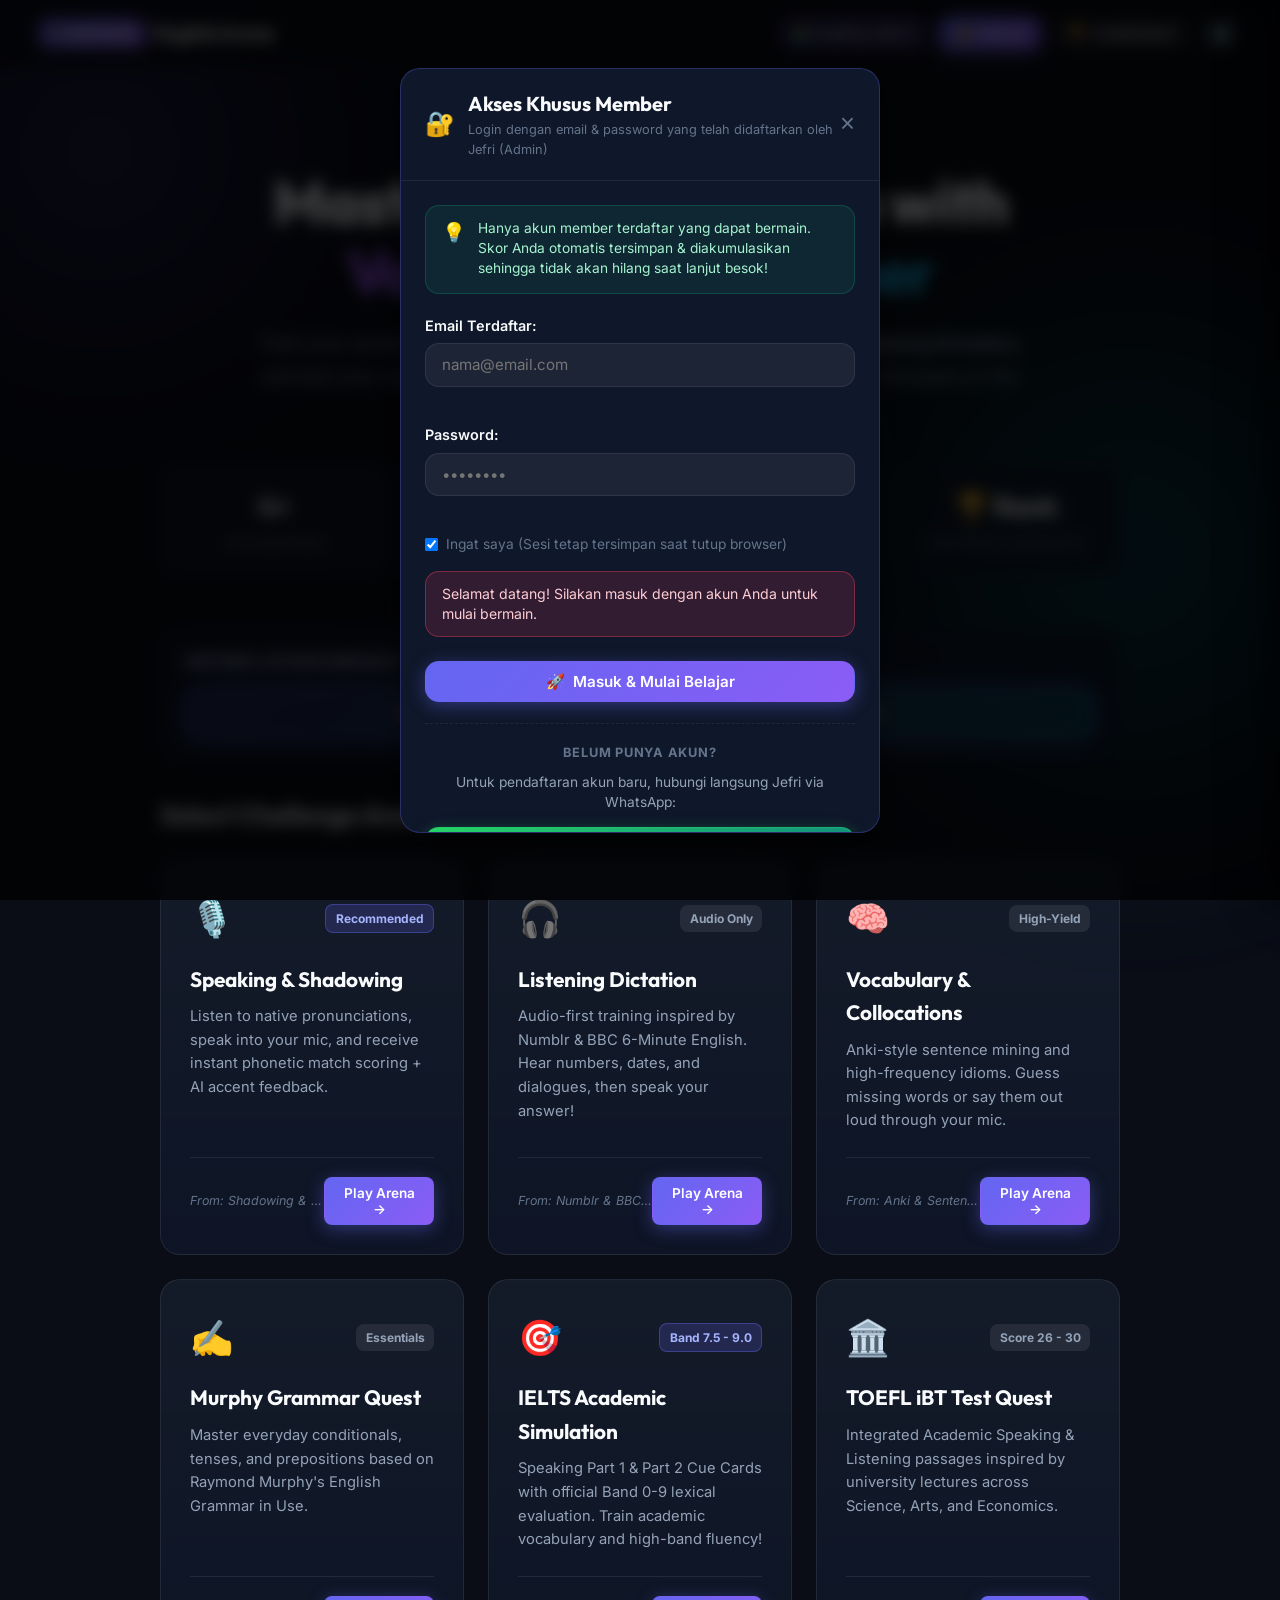
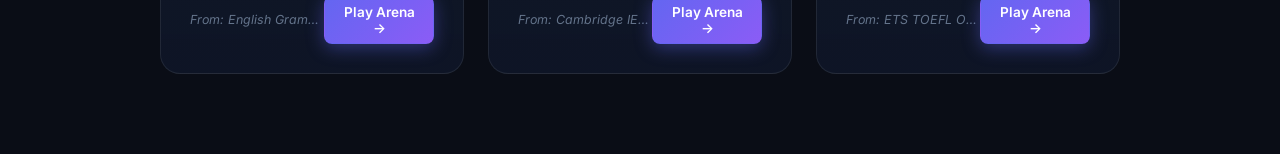
==== commit 34d4fcba: "feat: add responsive hamburger menu and offcanvas drawer for mobile devices" ====
--- a/game/index.html
+++ b/game/index.html
@@ -29,7 +29,9 @@
         <span class="logo-badge">⚡ AWESOME</span>
         <span class="logo-title">English Arena</span>
       </div>
-      <div class="nav-actions">
+
+      <!-- Desktop Nav Actions (Desktop & Tablet Wide) -->
+      <div class="nav-actions desktop-nav-actions">
         <!-- Logged-in User Profile Badge -->
         <div id="nav-user-profile" class="user-pill hidden">
           <span class="user-avatar" id="nav-user-avatar">👤</span>
@@ -40,8 +42,7 @@
         </div>
         <!-- Member Login Button (shown when not logged in) -->
         <a href="https://jefri-orcin.vercel.app/" target="_blank" rel="noopener noreferrer" class="btn btn-credit-jefri" title="Kunjungi Portofolio Developer Jefri">
-          <span class="credit-full">👨‍💻 Credit by Jefri ↗</span>
-          <span class="credit-short">👨‍💻 Jefri</span>
+          👨‍💻 Credit by Jefri ↗
         </a>
         <button id="btn-login-nav" class="btn btn-primary btn-sm" title="Masuk dengan Email & Password">
           <span class="btn-icon">🔐</span> <span class="nav-btn-text">Masuk</span>
@@ -53,8 +54,89 @@
           ⚙️
         </button>
       </div>
+
+      <!-- Mobile Right Controls (Hamburger & Quick Score Badge) -->
+      <div class="mobile-nav-controls">
+        <div id="mobile-quick-score" class="mobile-user-chip hidden">
+          <span class="mobile-user-avatar">👤</span>
+          <span id="mobile-user-pts">0 PTS</span>
+        </div>
+        <button class="btn-hamburger" id="btn-hamburger" aria-label="Buka Menu Navigasi" title="Menu">
+          <span class="hamburger-line"></span>
+          <span class="hamburger-line"></span>
+          <span class="hamburger-line"></span>
+        </button>
+      </div>
     </div>
   </header>
+
+  <!-- MOBILE SLIDE-OUT DRAWER & OVERLAY -->
+  <div class="drawer-overlay hidden" id="drawer-overlay"></div>
+  <aside class="mobile-drawer" id="mobile-drawer" aria-label="Mobile Navigation Drawer">
+    <div class="drawer-header">
+      <div class="drawer-brand">
+        <span class="logo-badge">⚡ AWESOME</span>
+        <span class="drawer-title">English Arena</span>
+      </div>
+      <button class="btn-close-drawer" id="btn-close-drawer" aria-label="Tutup Menu">&times;</button>
+    </div>
+
+    <div class="drawer-body">
+      <!-- User Profile Card in Drawer -->
+      <div class="drawer-profile-box">
+        <div class="drawer-profile-top">
+          <div class="drawer-profile-avatar">👤</div>
+          <div class="drawer-profile-meta">
+            <div class="drawer-profile-name" id="drawer-user-name">Tamu (Belum Masuk)</div>
+            <div class="drawer-profile-badges" id="drawer-badges-row">
+              <span class="drawer-score-pill" id="drawer-user-score">⭐ 0 PTS</span>
+              <span class="drawer-lvl-pill" id="drawer-user-level">Lvl 1</span>
+            </div>
+          </div>
+        </div>
+        <button id="btn-drawer-login" class="btn btn-primary btn-block btn-drawer-action">
+          <span class="btn-icon">🔐</span> Masuk Akun Member
+        </button>
+        <button id="btn-drawer-logout" class="btn btn-danger-outline btn-block btn-drawer-action hidden">
+          🚪 Keluar dari Akun
+        </button>
+      </div>
+
+      <!-- Navigation Menu List -->
+      <nav class="drawer-nav-menu">
+        <button class="drawer-menu-btn" id="btn-drawer-leaderboard">
+          <span class="drawer-menu-icon">🏆</span>
+          <span class="drawer-menu-text">Leaderboard & Memory</span>
+          <span class="drawer-menu-arrow">→</span>
+        </button>
+
+        <button class="drawer-menu-btn" id="btn-drawer-settings">
+          <span class="drawer-menu-icon">⚙️</span>
+          <span class="drawer-menu-text">Pengaturan & Audio</span>
+          <span class="drawer-menu-arrow">→</span>
+        </button>
+
+        <a href="https://jefri-orcin.vercel.app/" target="_blank" rel="noopener noreferrer" class="drawer-menu-btn drawer-credit-btn">
+          <span class="drawer-menu-icon">👨‍💻</span>
+          <span class="drawer-menu-text">Portofolio Jefri (Developer)</span>
+          <span class="drawer-menu-arrow">↗</span>
+        </a>
+      </nav>
+
+      <!-- WhatsApp Registration Banner -->
+      <div class="drawer-wa-card">
+        <div class="drawer-wa-heading">💬 Hubungi Admin / Pendaftaran</div>
+        <p class="drawer-wa-sub">Mau daftar akun member baru atau tanya materi bahasa Inggris?</p>
+        <a href="https://wa.me/6282354506569?text=Halo%20Jefri,%20saya%20ingin%20mendaftar%20akun%20member%20Awesome%20English%20Arena" target="_blank" rel="noopener noreferrer" class="btn btn-wa-drawer">
+          <span class="btn-icon">💬</span> WhatsApp Jefri (082354506569)
+        </a>
+      </div>
+    </div>
+
+    <div class="drawer-footer">
+      <span>Awesome English Arena • Mobile Responsive</span>
+    </div>
+  </aside>
 
   <!-- Main Content Wrapper -->
   <main class="main-layout">
--- a/game/styles.css
+++ b/game/styles.css
@@ -183,6 +183,348 @@
   display: flex;
   align-items: center;
   gap: 0.75rem;
+}
+
+.mobile-nav-controls {
+  display: none;
+}
+
+/* --------------------------------------------------------------------------
+   MOBILE SLIDE-OUT DRAWER & HAMBURGER
+   -------------------------------------------------------------------------- */
+.drawer-overlay {
+  position: fixed;
+  inset: 0;
+  background: rgba(0, 0, 0, 0.75);
+  backdrop-filter: blur(8px);
+  -webkit-backdrop-filter: blur(8px);
+  z-index: 1000;
+  transition: opacity var(--trans-normal);
+}
+
+.mobile-drawer {
+  position: fixed;
+  top: 0;
+  right: 0;
+  bottom: 0;
+  width: 320px;
+  max-width: 86vw;
+  background: rgba(12, 16, 28, 0.98);
+  border-left: 1px solid var(--border-glass);
+  z-index: 1001;
+  display: flex;
+  flex-direction: column;
+  box-shadow: -10px 0 40px rgba(0, 0, 0, 0.7);
+  transform: translateX(100%);
+  transition: transform 0.3s cubic-bezier(0.16, 1, 0.3, 1);
+}
+
+.mobile-drawer.open {
+  transform: translateX(0);
+}
+
+.drawer-header {
+  display: flex;
+  align-items: center;
+  justify-content: space-between;
+  padding: 1rem 1.2rem;
+  border-bottom: 1px solid var(--border-glass);
+}
+
+.drawer-brand {
+  display: flex;
+  align-items: center;
+  gap: 0.5rem;
+}
+
+.drawer-title {
+  font-family: var(--font-heading);
+  font-size: 1.05rem;
+  font-weight: 700;
+  color: var(--text-primary);
+}
+
+.btn-close-drawer {
+  background: rgba(255, 255, 255, 0.06);
+  border: 1px solid var(--border-glass);
+  color: var(--text-secondary);
+  font-size: 1.4rem;
+  width: 36px;
+  height: 36px;
+  border-radius: var(--radius-sm);
+  display: flex;
+  align-items: center;
+  justify-content: center;
+  cursor: pointer;
+  transition: all var(--trans-fast);
+  line-height: 1;
+}
+
+.btn-close-drawer:hover, .btn-close-drawer:active {
+  background: rgba(244, 63, 94, 0.2);
+  color: #fff;
+  border-color: var(--accent-rose);
+}
+
+.drawer-body {
+  flex: 1;
+  overflow-y: auto;
+  -webkit-overflow-scrolling: touch;
+  padding: 1.2rem 1.1rem;
+  display: flex;
+  flex-direction: column;
+  gap: 1.25rem;
+}
+
+/* Profile Box in Drawer */
+.drawer-profile-box {
+  background: linear-gradient(135deg, rgba(30, 41, 59, 0.75) 0%, rgba(15, 23, 42, 0.9) 100%);
+  border: 1px solid rgba(99, 102, 241, 0.3);
+  border-radius: var(--radius-md);
+  padding: 1rem;
+  display: flex;
+  flex-direction: column;
+  gap: 0.85rem;
+}
+
+.drawer-profile-top {
+  display: flex;
+  align-items: center;
+  gap: 0.75rem;
+}
+
+.drawer-profile-avatar {
+  width: 44px;
+  height: 44px;
+  border-radius: 50%;
+  background: rgba(99, 102, 241, 0.25);
+  border: 1px solid var(--primary);
+  display: flex;
+  align-items: center;
+  justify-content: center;
+  font-size: 1.3rem;
+  flex-shrink: 0;
+}
+
+.drawer-profile-meta {
+  flex: 1;
+  min-width: 0;
+}
+
+.drawer-profile-name {
+  font-weight: 700;
+  font-size: 0.95rem;
+  color: var(--text-primary);
+  white-space: nowrap;
+  overflow: hidden;
+  text-overflow: ellipsis;
+}
+
+.drawer-profile-badges {
+  display: flex;
+  align-items: center;
+  gap: 0.4rem;
+  margin-top: 0.25rem;
+}
+
+.drawer-score-pill {
+  background: rgba(245, 158, 11, 0.15);
+  color: #fbbf24;
+  border: 1px solid rgba(245, 158, 11, 0.3);
+  font-size: 0.76rem;
+  font-weight: 700;
+  padding: 0.15rem 0.5rem;
+  border-radius: var(--radius-full);
+}
+
+.drawer-lvl-pill {
+  background: rgba(16, 185, 129, 0.15);
+  color: #34d399;
+  border: 1px solid rgba(16, 185, 129, 0.3);
+  font-size: 0.76rem;
+  font-weight: 700;
+  padding: 0.15rem 0.5rem;
+  border-radius: var(--radius-full);
+}
+
+.btn-drawer-action {
+  font-size: 0.88rem;
+  padding: 0.65rem;
+}
+
+.btn-danger-outline {
+  background: rgba(244, 63, 94, 0.15);
+  border: 1px solid rgba(244, 63, 94, 0.4);
+  color: #fecdd3;
+  border-radius: var(--radius-md);
+  cursor: pointer;
+  font-weight: 600;
+  transition: all var(--trans-fast);
+  display: flex;
+  align-items: center;
+  justify-content: center;
+}
+
+.btn-danger-outline:hover {
+  background: rgba(244, 63, 94, 0.3);
+  color: #fff;
+  border-color: #f43f5e;
+}
+
+/* Nav items inside Drawer */
+.drawer-nav-menu {
+  display: flex;
+  flex-direction: column;
+  gap: 0.5rem;
+}
+
+.drawer-menu-btn {
+  width: 100%;
+  display: flex;
+  align-items: center;
+  gap: 0.75rem;
+  background: rgba(255, 255, 255, 0.04);
+  border: 1px solid var(--border-glass);
+  border-radius: var(--radius-md);
+  padding: 0.8rem 1rem;
+  color: var(--text-primary);
+  font-size: 0.92rem;
+  font-weight: 600;
+  cursor: pointer;
+  text-decoration: none;
+  transition: all var(--trans-fast);
+  touch-action: manipulation;
+}
+
+.drawer-menu-btn:hover, .drawer-menu-btn:active {
+  background: rgba(99, 102, 241, 0.15);
+  border-color: var(--primary);
+  color: #fff;
+  transform: translateX(4px);
+}
+
+.drawer-menu-icon {
+  font-size: 1.15rem;
+  flex-shrink: 0;
+}
+
+.drawer-menu-text {
+  flex: 1;
+  text-align: left;
+}
+
+.drawer-menu-arrow {
+  color: var(--text-muted);
+  font-size: 0.9rem;
+}
+
+.drawer-credit-btn {
+  background: linear-gradient(135deg, rgba(99, 102, 241, 0.15), rgba(139, 92, 246, 0.2));
+  border-color: rgba(139, 92, 246, 0.35);
+}
+
+/* Drawer WhatsApp Card */
+.drawer-wa-card {
+  background: rgba(37, 211, 102, 0.08);
+  border: 1px solid rgba(37, 211, 102, 0.25);
+  border-radius: var(--radius-md);
+  padding: 1rem;
+  text-align: center;
+  margin-top: auto;
+}
+
+.drawer-wa-heading {
+  font-size: 0.84rem;
+  font-weight: 700;
+  color: #34d399;
+  margin-bottom: 0.3rem;
+}
+
+.drawer-wa-sub {
+  font-size: 0.78rem;
+  color: var(--text-secondary);
+  margin-bottom: 0.75rem;
+  line-height: 1.4;
+}
+
+.btn-wa-drawer {
+  width: 100%;
+  background: linear-gradient(135deg, #25D366, #128C7E);
+  color: #fff !important;
+  font-weight: 700;
+  font-size: 0.85rem;
+  padding: 0.6rem 0.8rem;
+  border-radius: var(--radius-md);
+  text-decoration: none;
+  display: inline-flex;
+  align-items: center;
+  justify-content: center;
+  gap: 0.5rem;
+  box-shadow: 0 4px 12px rgba(37, 211, 102, 0.3);
+  transition: all var(--trans-fast);
+  touch-action: manipulation;
+}
+
+.btn-wa-drawer:hover {
+  background: linear-gradient(135deg, #2bf075, #15a594);
+  transform: translateY(-1px);
+}
+
+.drawer-footer {
+  padding: 0.75rem 1rem;
+  border-top: 1px solid var(--border-glass);
+  font-size: 0.72rem;
+  color: var(--text-muted);
+  text-align: center;
+}
+
+/* Hamburger Button */
+.btn-hamburger {
+  width: 40px;
+  height: 40px;
+  background: rgba(255, 255, 255, 0.06);
+  border: 1px solid var(--border-glass);
+  border-radius: var(--radius-md);
+  display: flex;
+  flex-direction: column;
+  justify-content: center;
+  align-items: center;
+  gap: 5px;
+  cursor: pointer;
+  transition: all var(--trans-fast);
+  padding: 0;
+  touch-action: manipulation;
+}
+
+.btn-hamburger:hover, .btn-hamburger:active {
+  background: rgba(99, 102, 241, 0.2);
+  border-color: var(--primary);
+  transform: scale(1.05);
+}
+
+.hamburger-line {
+  width: 20px;
+  height: 2px;
+  background-color: var(--text-primary);
+  border-radius: 2px;
+  transition: all var(--trans-fast);
+}
+
+.mobile-user-chip {
+  display: inline-flex;
+  align-items: center;
+  gap: 0.35rem;
+  background: rgba(245, 158, 11, 0.15);
+  border: 1px solid rgba(245, 158, 11, 0.35);
+  color: #fbbf24;
+  font-size: 0.78rem;
+  font-weight: 700;
+  padding: 0.25rem 0.55rem;
+  border-radius: var(--radius-full);
+  max-width: 110px;
+  white-space: nowrap;
+  overflow: hidden;
+  text-overflow: ellipsis;
 }
 
 /* --------------------------------------------------------------------------
@@ -1570,14 +1912,14 @@
     padding: 0.18rem 0.45rem;
   }
 
-  .nav-actions {
-    gap: 0.35rem;
-  }
-
-  .nav-actions .btn {
-    padding: 0.42rem 0.7rem;
-    font-size: 0.8rem;
-    min-height: 36px;
+  .desktop-nav-actions {
+    display: none !important;
+  }
+
+  .mobile-nav-controls {
+    display: flex !important;
+    align-items: center;
+    gap: 0.45rem;
   }
 
   .main-layout {
@@ -1856,31 +2198,7 @@
   }
 }
 
-/* NAVBAR RESPONSIVE COLLAPSE (<= 640px) */
-@media (max-width: 640px) {
-  .credit-full { display: none; }
-  .credit-short { display: inline; }
-}
-
-@media (max-width: 520px) {
-  .nav-btn-text {
-    display: none;
-  }
-
-  .btn-credit-jefri {
-    padding: 0.35rem 0.6rem;
-    font-size: 0.76rem;
-  }
-
-  .nav-actions .btn {
-    padding: 0.38rem 0.6rem;
-    font-size: 0.85rem;
-  }
-
-  .logo-title {
-    font-size: 0.95rem;
-  }
-}
+/* SMALL PHONE TWEAKS */
 
 /* EXTRA SMALL PHONE (<= 380px, e.g. iPhone SE, Fold outer) */
 @media (max-width: 380px) {
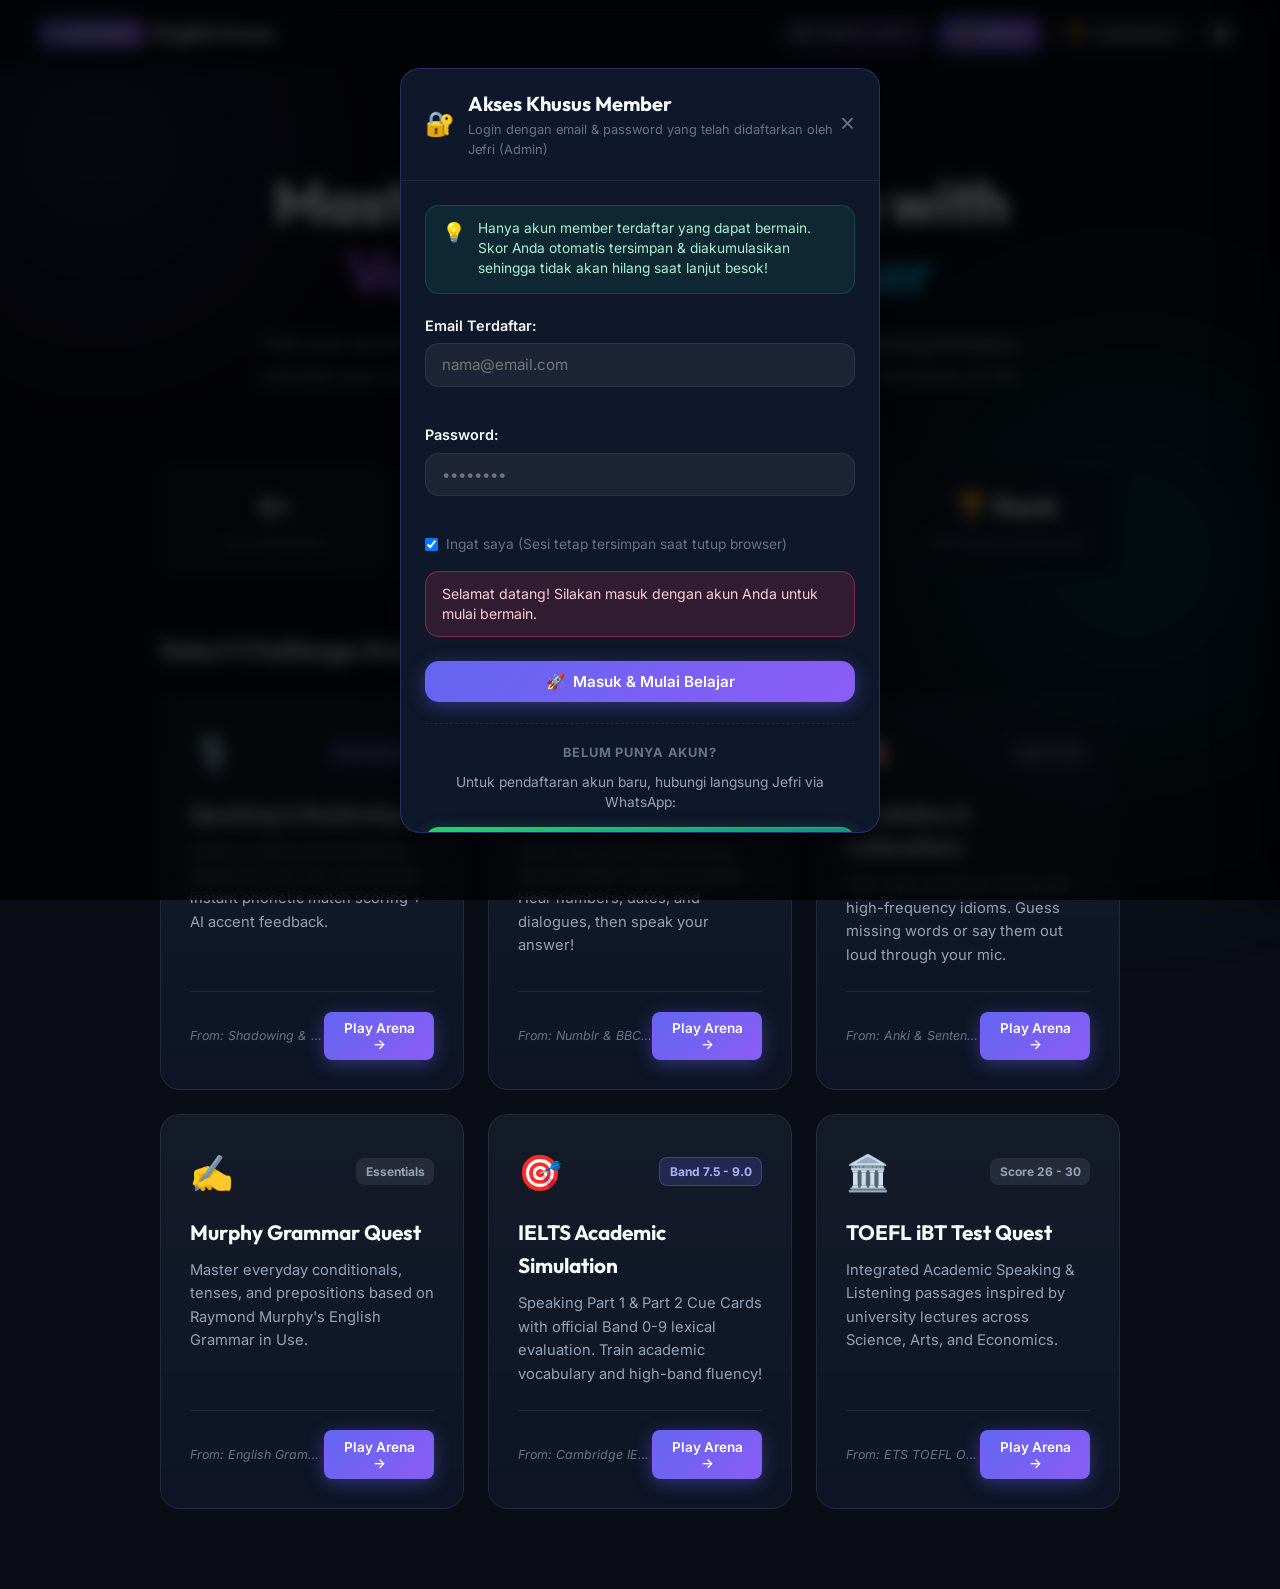
==== commit 702ae473: "feat: voice persona selector, remove default practice banner, 4 tiers for standard modes, phonetics " ====
--- a/game/index.html
+++ b/game/index.html
@@ -174,16 +174,6 @@
           </div>
         </div>
 
-        <!-- Active English to Indonesia Direction -->
-        <div class="lang-direction-wrapper">
-          <div class="lang-direction-title">Metode Latihan Default:</div>
-          <div class="lang-direction-group">
-            <div class="btn-lang-dir active" id="btn-dir-active">
-              <span class="flag-icon">🇬🇧</span> English ➔ <span class="flag-icon">🇮🇩</span> Indonesia (Listening, Speaking & Comprehension)
-            </div>
-          </div>
-        </div>
-
         <!-- Mode Selection Cards -->
         <h2 class="section-title">Select Challenge Arena</h2>
         <div class="modes-grid" id="modes-selection-container">
@@ -396,6 +386,15 @@
                 <span class="comp-label">You Said:</span>
                 <span class="comp-val" id="comp-heard">...</span>
               </div>
+            </div>
+
+            <!-- Cara Baca / Phonetic Pronunciation (Muncul setelah menjawab) -->
+            <div class="phonetic-reveal-box" id="phonetic-reveal-box">
+              <div class="phonetic-reveal-header">
+                <span class="phonetic-reveal-icon">🗣️</span>
+                <span class="phonetic-reveal-label">Cara Baca / Pronunciation:</span>
+              </div>
+              <div class="phonetic-reveal-val" id="eval-phonetic-text">...</div>
             </div>
 
             <!-- AI Teacher & Examiner Comments -->
@@ -631,14 +630,14 @@
       </div>
       <div class="modal-body">
         <form id="settings-form">
-          <!-- Apps Script URL -->
-          <div class="form-group">
+          <!-- Apps Script URL (Hidden from normal view) -->
+          <div class="form-group hidden" style="display: none;">
             <label for="cfg-appscript-url" class="form-label">
               Cloud Database API Webhook URL:
             </label>
             <input type="url" id="cfg-appscript-url" class="form-control" placeholder="https://script.google.com/macros/s/.../exec">
             <small class="form-hint">
-              Endpoint cloud database leaderboard & memory. Jika dikosongkan, local mock database akan digunakan.
+              Endpoint cloud database leaderboard & memory.
             </small>
           </div>
 
@@ -655,13 +654,44 @@
 
           <!-- Preferred English Accent -->
           <div class="form-group">
-            <label for="cfg-accent" class="form-label">Default English Pronunciation Accent:</label>
+            <label for="cfg-accent" class="form-label">Default English Accent:</label>
             <select id="cfg-accent" class="form-control">
               <option value="en-US">American English (en-US)</option>
               <option value="en-GB">British English (en-GB)</option>
             </select>
           </div>
 
+          <!-- Select Voice Persona -->
+          <div class="form-group">
+            <label for="cfg-voice" class="form-label">Pilihan Suara Native Speaker:</label>
+            <div class="voice-picker-row" style="display: flex; gap: 8px; align-items: center;">
+              <select id="cfg-voice" class="form-control" style="flex: 1;">
+                <option value="auto">🌐 Otomatis (Sistem Rekomendasi)</option>
+                <option value="female_us">👩 Sarah / US Female (American Natural)</option>
+                <option value="male_us">👨 Alex / US Male (American Clear)</option>
+                <option value="female_uk">👩 Emma / UK Female (British Accent)</option>
+                <option value="male_uk">👨 Daniel / UK Male (BBC Style)</option>
+                <option value="female_au">👩 Matilda / AU Female (Australian)</option>
+                <option value="male_in">👨 Rishi / IN Male (Indian English)</option>
+              </select>
+              <button type="button" id="btn-test-voice" class="btn btn-secondary btn-sm" style="white-space: nowrap; padding: 8px 12px;">
+                🔊 Tes Suara
+              </button>
+            </div>
+            <small class="form-hint">Pilih karakter suara native speaker yang paling sesuai dengan preferensi telinga Anda.</small>
+          </div>
+
+          <!-- Speech Rate -->
+          <div class="form-group">
+            <label for="cfg-voice-rate" class="form-label">Kecepatan Pengucapan (Speech Speed):</label>
+            <select id="cfg-voice-rate" class="form-control">
+              <option value="0.75">🐢 0.75x - Lambat (Sangat Ramah Pemula)</option>
+              <option value="0.88">🎯 0.88x - Sedang / Learner Friendly (Rekomendasi)</option>
+              <option value="1.0" selected>⚡ 1.0x - Normal Native Speed</option>
+              <option value="1.15">🚀 1.15x - Cepat (Advanced Challenge)</option>
+            </select>
+          </div>
+
           <div class="modal-footer">
             <button type="button" class="btn btn-ghost" id="btn-reset-settings">Reset Defaults</button>
             <button type="submit" class="btn btn-primary" id="btn-save-settings">Save Settings</button>
--- a/game/styles.css
+++ b/game/styles.css
@@ -1403,6 +1403,39 @@
 .comp-val {
   color: var(--text-primary);
   word-break: break-word;
+}
+
+.phonetic-reveal-box {
+  background: rgba(99, 102, 241, 0.1);
+  border: 1px dashed rgba(99, 102, 241, 0.4);
+  border-radius: var(--radius-sm);
+  padding: 0.8rem 1rem;
+  margin-bottom: 1.2rem;
+  display: flex;
+  flex-direction: column;
+  gap: 0.35rem;
+}
+
+.phonetic-reveal-header {
+  display: flex;
+  align-items: center;
+  gap: 0.4rem;
+}
+
+.phonetic-reveal-label {
+  font-size: 0.82rem;
+  font-weight: 700;
+  text-transform: uppercase;
+  letter-spacing: 0.05em;
+  color: #a5b4fc;
+}
+
+.phonetic-reveal-val {
+  font-family: 'SF Mono', 'Courier New', monospace;
+  font-size: 1.05rem;
+  font-weight: 600;
+  color: #38bdf8;
+  letter-spacing: 0.03em;
 }
 
 .ai-comment-card {
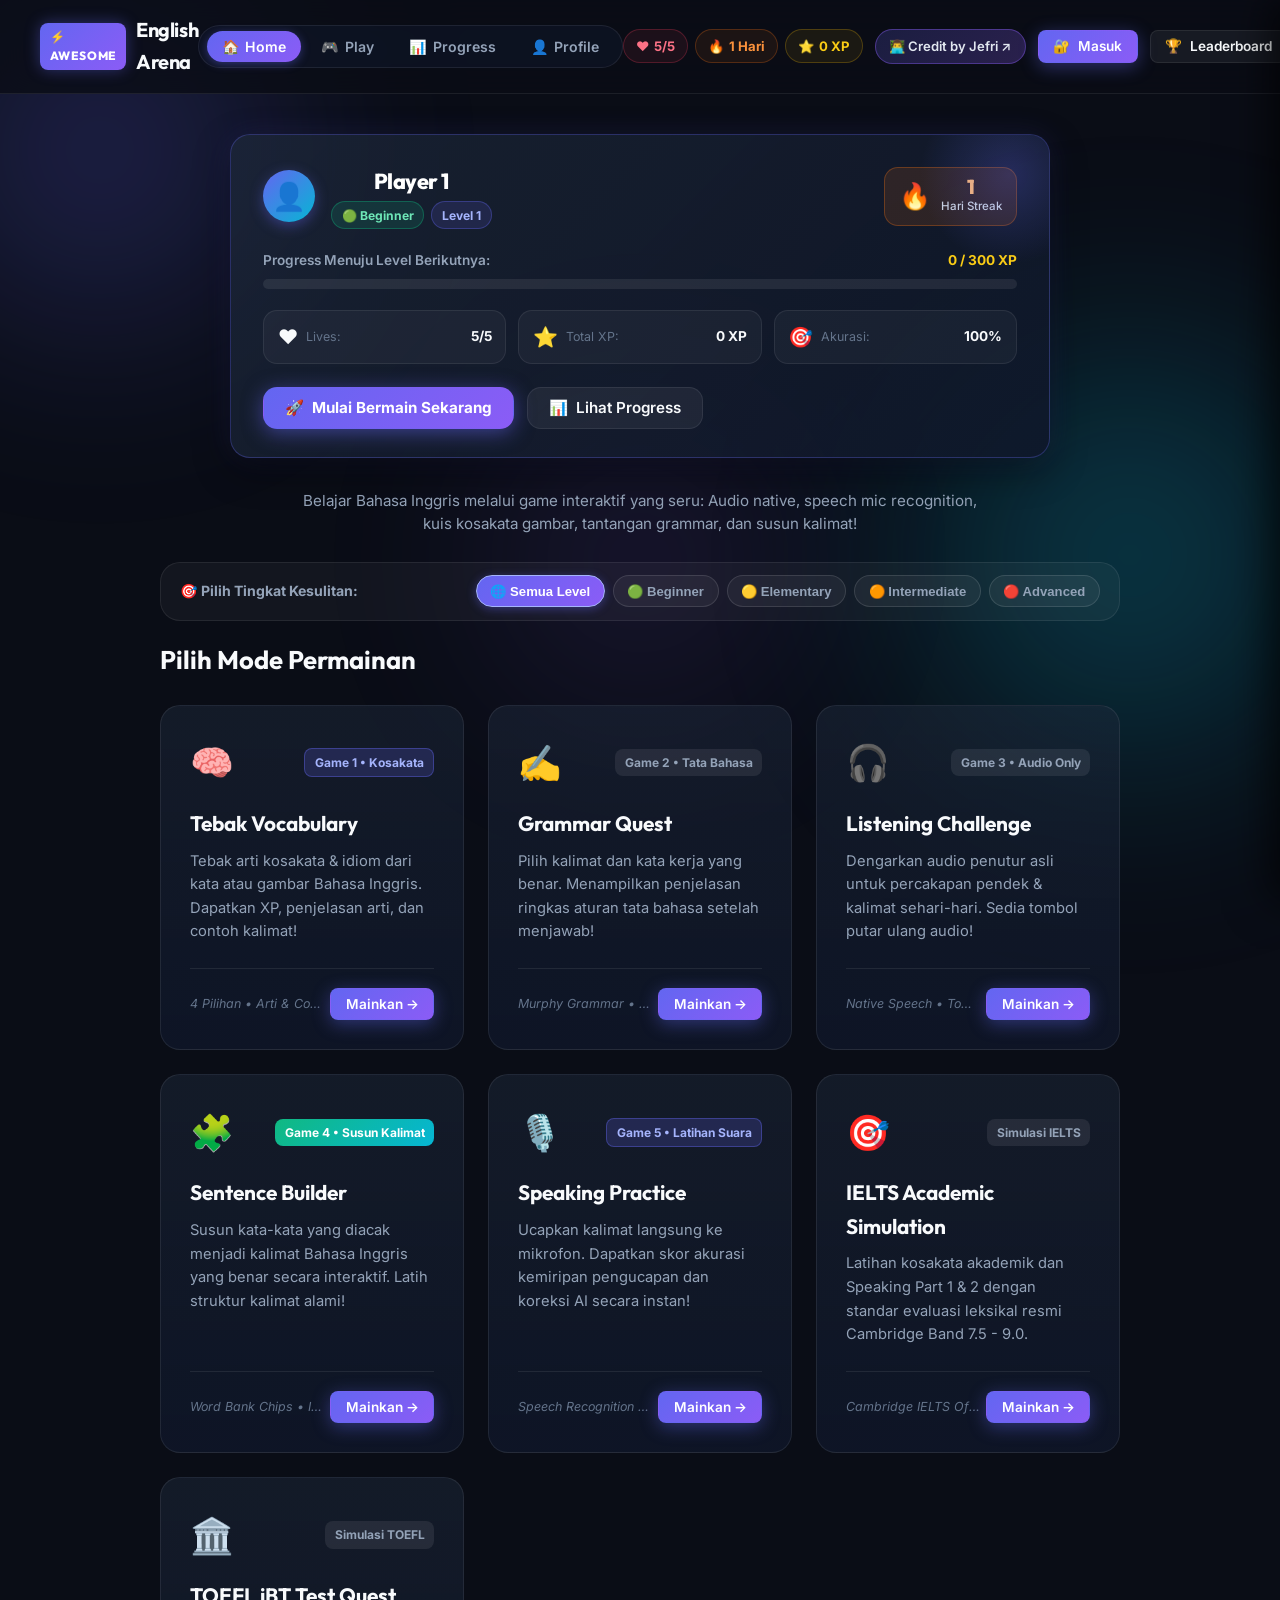
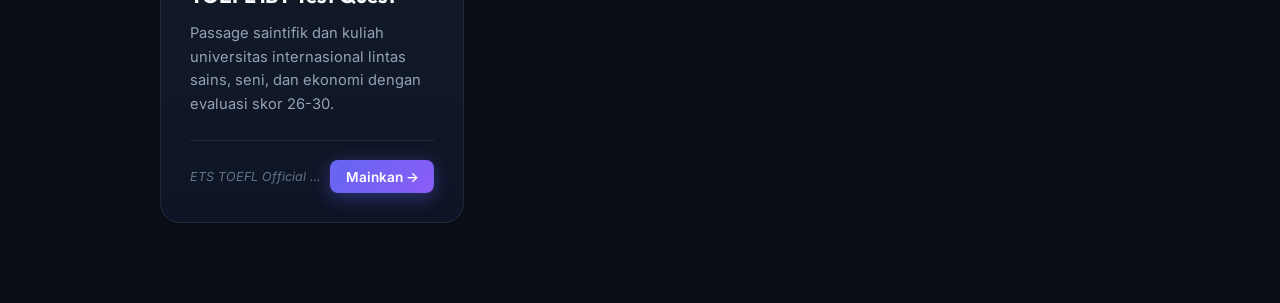
==== commit 16489c2a: "feat: complete interactive English learning game with 10 core features, sentence builder, lives, and" ====
--- a/game/index.html
+++ b/game/index.html
@@ -30,15 +30,46 @@
         <span class="logo-title">English Arena</span>
       </div>
 
-      <!-- Desktop Nav Actions (Desktop & Tablet Wide) -->
+      <!-- Desktop Navigation Tabs (Home, Play, Progress, Profile) -->
+      <nav class="desktop-nav-tabs" id="desktop-nav-tabs" aria-label="Main Navigation">
+        <button type="button" class="nav-tab-btn active" data-nav="landing" id="tab-nav-home">
+          <span class="tab-icon">🏠</span> <span>Home</span>
+        </button>
+        <button type="button" class="nav-tab-btn" data-nav="play" id="tab-nav-play">
+          <span class="tab-icon">🎮</span> <span>Play</span>
+        </button>
+        <button type="button" class="nav-tab-btn" data-nav="progress" id="tab-nav-progress">
+          <span class="tab-icon">📊</span> <span>Progress</span>
+        </button>
+        <button type="button" class="nav-tab-btn" data-nav="profile" id="tab-nav-profile">
+          <span class="tab-icon">👤</span> <span>Profile</span>
+        </button>
+      </nav>
+
+      <!-- Desktop Nav Actions (Gamification Pills & Tools) -->
       <div class="nav-actions desktop-nav-actions">
+        <!-- Live Gamification Stats: Hearts, Streak, XP -->
+        <div class="nav-gamify-bar" id="nav-gamify-bar">
+          <div class="nav-stat-chip nav-hearts-chip" id="nav-hearts-chip" title="Kesempatan / Lives (5 Hearts)">
+            <span class="chip-icon">❤️</span>
+            <span class="chip-val" id="nav-hearts-text">5/5</span>
+          </div>
+          <div class="nav-stat-chip nav-streak-chip" id="nav-streak-chip" title="Streak Hari Belajar">
+            <span class="chip-icon">🔥</span>
+            <span class="chip-val" id="nav-streak-text">1 Hari</span>
+          </div>
+          <div class="nav-stat-chip nav-xp-chip" id="nav-xp-chip" title="Total XP Terkumpul">
+            <span class="chip-icon">⭐</span>
+            <span class="chip-val" id="nav-xp-text">0 XP</span>
+          </div>
+        </div>
+
         <!-- Logged-in User Profile Badge -->
-        <div id="nav-user-profile" class="user-pill hidden">
+        <div id="nav-user-profile" class="user-pill">
           <span class="user-avatar" id="nav-user-avatar">👤</span>
           <span class="user-name" id="nav-user-name">Player</span>
-          <span class="user-score-badge" id="nav-user-score">⭐ 0 PTS</span>
           <span class="user-lvl-badge" id="nav-user-level">Lvl 1</span>
-          <button id="btn-logout-nav" class="btn-nav-logout" title="Keluar dari akun">Keluar</button>
+          <button id="btn-logout-nav" class="btn-nav-logout hidden" title="Keluar dari akun">Keluar</button>
         </div>
         <!-- Member Login Button (shown when not logged in) -->
         <a href="https://jefri-orcin.vercel.app/" target="_blank" rel="noopener noreferrer" class="btn btn-credit-jefri" title="Kunjungi Portofolio Developer Jefri">
@@ -55,11 +86,15 @@
         </button>
       </div>
 
-      <!-- Mobile Right Controls (Hamburger & Quick Score Badge) -->
+      <!-- Mobile Right Controls (Hearts, Hamburger & Quick Score Badge) -->
       <div class="mobile-nav-controls">
-        <div id="mobile-quick-score" class="mobile-user-chip hidden">
-          <span class="mobile-user-avatar">👤</span>
-          <span id="mobile-user-pts">0 PTS</span>
+        <div class="mobile-hearts-chip" id="mobile-hearts-chip" title="Lives / Hearts">
+          <span class="mobile-heart-icon">❤️</span>
+          <span id="mobile-hearts-text">5</span>
+        </div>
+        <div id="mobile-quick-score" class="mobile-user-chip">
+          <span class="mobile-user-avatar">⭐</span>
+          <span id="mobile-user-pts">0 XP</span>
         </div>
         <button class="btn-hamburger" id="btn-hamburger" aria-label="Buka Menu Navigasi" title="Menu">
           <span class="hamburger-line"></span>
@@ -104,6 +139,30 @@
 
       <!-- Navigation Menu List -->
       <nav class="drawer-nav-menu">
+        <button class="drawer-menu-btn" id="btn-drawer-home" data-nav="landing">
+          <span class="drawer-menu-icon">🏠</span>
+          <span class="drawer-menu-text">Beranda (Home)</span>
+          <span class="drawer-menu-arrow">→</span>
+        </button>
+
+        <button class="drawer-menu-btn" id="btn-drawer-play" data-nav="play">
+          <span class="drawer-menu-icon">🎮</span>
+          <span class="drawer-menu-text">Mulai Bermain (Play)</span>
+          <span class="drawer-menu-arrow">→</span>
+        </button>
+
+        <button class="drawer-menu-btn" id="btn-drawer-progress" data-nav="progress">
+          <span class="drawer-menu-icon">📊</span>
+          <span class="drawer-menu-text">Progress Belajar</span>
+          <span class="drawer-menu-arrow">→</span>
+        </button>
+
+        <button class="drawer-menu-btn" id="btn-drawer-profile" data-nav="profile">
+          <span class="drawer-menu-icon">👤</span>
+          <span class="drawer-menu-text">Profil & Pencapaian</span>
+          <span class="drawer-menu-arrow">→</span>
+        </button>
+
         <button class="drawer-menu-btn" id="btn-drawer-leaderboard">
           <span class="drawer-menu-icon">🏆</span>
           <span class="drawer-menu-text">Leaderboard & Memory</span>
@@ -144,121 +203,186 @@
     <!-- VIEW 1: HERO / LANDING SCREEN -->
     <section id="landing-view" class="view-section active">
       <div class="hero-content">
-        <div class="pill-badge">
-          <span class="pill-dot"></span> Powered by Awesome English Curated Resources & Smart AI
-        </div>
-        <h1 class="hero-headline">
-          Master Spoken English with <span class="gradient-text">Voice Mic & AI Teacher</span>
-        </h1>
-        <p class="hero-subline">
-          Train your accent through real-time <strong>Speech Shadowing</strong>, conquer <strong>Listening Dictation</strong>, and test your vocabulary with live feedback from <strong>Smart AI Examiner</strong>. Compete on the global <strong>Live Cloud Leaderboard</strong>!
-        </p>
-
-        <!-- Quick Stats Banner -->
-        <div class="stats-row">
-          <div class="stat-card">
-            <span class="stat-number">4+</span>
-            <span class="stat-label">Learning Modes</span>
-          </div>
-          <div class="stat-card">
-            <span class="stat-number">🎙️ Mic</span>
-            <span class="stat-label">Speech Recognition</span>
-          </div>
-          <div class="stat-card">
-            <span class="stat-number">✨ AI</span>
-            <span class="stat-label">Teacher & Examiner</span>
-          </div>
-          <div class="stat-card">
-            <span class="stat-number">🏆 Rank</span>
-            <span class="stat-label">Live Cloud Leaderboard</span>
-          </div>
-        </div>
-
-        <!-- Mode Selection Cards -->
-        <h2 class="section-title">Select Challenge Arena</h2>
+        <!-- Interactive Player Dashboard Card -->
+        <div class="player-dashboard-card" id="player-dashboard-card">
+          <div class="dashboard-top-row">
+            <div class="dash-user-profile">
+              <div class="dash-avatar" id="dash-player-avatar">👤</div>
+              <div class="dash-user-meta">
+                <div class="dash-user-name" id="dash-player-name">Player 1</div>
+                <div class="dash-user-tier-badges">
+                  <span class="tier-pill" id="dash-tier-badge">🟢 Beginner</span>
+                  <span class="level-pill" id="dash-level-badge">Level 1</span>
+                </div>
+              </div>
+            </div>
+            <div class="dash-streak-box" title="Streak Hari Belajar Berturut-turut">
+              <span class="dash-streak-icon">🔥</span>
+              <div class="dash-streak-meta">
+                <span class="dash-streak-num" id="dash-streak-count">1</span>
+                <span class="dash-streak-label">Hari Streak</span>
+              </div>
+            </div>
+          </div>
+
+          <!-- XP Progress Bar -->
+          <div class="dash-xp-section">
+            <div class="dash-xp-header">
+              <span class="dash-xp-label">Progress Menuju Level Berikutnya:</span>
+              <span class="dash-xp-fraction" id="dash-xp-fraction">0 / 300 XP</span>
+            </div>
+            <div class="dash-xp-progress-track">
+              <div class="dash-xp-progress-fill" id="dash-xp-progress-fill" style="width: 5%"></div>
+            </div>
+          </div>
+
+          <!-- Dashboard Quick Indicators: Lives, Total XP, Accuracy -->
+          <div class="dash-indicators-row">
+            <div class="dash-indicator-chip" id="dash-chip-hearts" title="Kesempatan bermain">
+              <span class="dash-ind-icon">❤️</span>
+              <span class="dash-ind-label">Lives:</span>
+              <strong class="dash-ind-val" id="dash-hearts-count">5/5</strong>
+            </div>
+            <div class="dash-indicator-chip" id="dash-chip-xp" title="Total XP yang terkumpul">
+              <span class="dash-ind-icon">⭐</span>
+              <span class="dash-ind-label">Total XP:</span>
+              <strong class="dash-ind-val" id="dash-total-xp">0 XP</strong>
+            </div>
+            <div class="dash-indicator-chip" id="dash-chip-acc" title="Tingkat akurasi jawaban">
+              <span class="dash-ind-icon">🎯</span>
+              <span class="dash-ind-label">Akurasi:</span>
+              <strong class="dash-ind-val" id="dash-accuracy-val">100%</strong>
+            </div>
+          </div>
+
+          <!-- Big Primary CTA: Mulai Bermain -->
+          <div class="dash-cta-row">
+            <button type="button" id="btn-dashboard-start" class="btn btn-primary btn-lg btn-glow-pulse">
+              <span class="btn-icon">🚀</span> <strong>Mulai Bermain Sekarang</strong>
+            </button>
+            <button type="button" id="btn-dashboard-progress" class="btn btn-secondary btn-lg">
+              <span class="btn-icon">📊</span> Lihat Progress
+            </button>
+          </div>
+        </div>
+
+        <div class="hero-subline-intro">
+          Belajar Bahasa Inggris melalui game interaktif yang seru: Audio native, speech mic recognition, kuis kosakata gambar, tantangan grammar, dan susun kalimat!
+        </div>
+
+        <!-- Level / Difficulty Filter Bar (Beginner, Elementary, Intermediate, Advanced) -->
+        <div class="level-filter-container">
+          <div class="level-filter-title">
+            <span>🎯 Pilih Tingkat Kesulitan:</span>
+          </div>
+          <div class="level-filter-pills" id="level-pills-container">
+            <button type="button" class="btn-level-pill active" data-level="all">🌐 Semua Level</button>
+            <button type="button" class="btn-level-pill" data-level="Beginner">🟢 Beginner</button>
+            <button type="button" class="btn-level-pill" data-level="Elementary">🟡 Elementary</button>
+            <button type="button" class="btn-level-pill" data-level="Intermediate">🟠 Intermediate</button>
+            <button type="button" class="btn-level-pill" data-level="Advanced">🔴 Advanced</button>
+          </div>
+        </div>
+
+        <!-- Mode Selection Cards: 5 Core Games + 2 Advanced Arenas -->
+        <h2 class="section-title" id="arenas-heading">Pilih Mode Permainan</h2>
         <div class="modes-grid" id="modes-selection-container">
           
-          <!-- Mode 1: Shadowing & Speaking -->
+          <!-- Mode 1: Game Vocabulary -->
+          <div class="mode-card" data-mode="vocabulary" id="mode-vocabulary-card">
+            <div class="mode-header">
+              <span class="mode-icon">🧠</span>
+              <span class="mode-tag tag-popular">Game 1 • Kosakata</span>
+            </div>
+            <h3 class="mode-title">Tebak Vocabulary</h3>
+            <p class="mode-desc">Tebak arti kosakata & idiom dari kata atau gambar Bahasa Inggris. Dapatkan XP, penjelasan arti, dan contoh kalimat!</p>
+            <div class="mode-footer">
+              <span class="mode-source">4 Pilihan • Arti & Contoh Kalimat</span>
+              <button class="btn btn-primary btn-sm btn-play-mode" data-mode="vocabulary">Mainkan →</button>
+            </div>
+          </div>
+
+          <!-- Mode 2: Game Grammar -->
+          <div class="mode-card" data-mode="grammar" id="mode-grammar-card">
+            <div class="mode-header">
+              <span class="mode-icon">✍️</span>
+              <span class="mode-tag">Game 2 • Tata Bahasa</span>
+            </div>
+            <h3 class="mode-title">Grammar Quest</h3>
+            <p class="mode-desc">Pilih kalimat dan kata kerja yang benar. Menampilkan penjelasan ringkas aturan tata bahasa setelah menjawab!</p>
+            <div class="mode-footer">
+              <span class="mode-source">Murphy Grammar • Tenses & Rules</span>
+              <button class="btn btn-primary btn-sm btn-play-mode" data-mode="grammar">Mainkan →</button>
+            </div>
+          </div>
+
+          <!-- Mode 3: Game Listening -->
+          <div class="mode-card" data-mode="listening" id="mode-listening-card">
+            <div class="mode-header">
+              <span class="mode-icon">🎧</span>
+              <span class="mode-tag">Game 3 • Audio Only</span>
+            </div>
+            <h3 class="mode-title">Listening Challenge</h3>
+            <p class="mode-desc">Dengarkan audio penutur asli untuk percakapan pendek & kalimat sehari-hari. Sedia tombol putar ulang audio!</p>
+            <div class="mode-footer">
+              <span class="mode-source">Native Speech • Tombol Replay</span>
+              <button class="btn btn-primary btn-sm btn-play-mode" data-mode="listening">Mainkan →</button>
+            </div>
+          </div>
+
+          <!-- Mode 4: Game Sentence Builder -->
+          <div class="mode-card" data-mode="sentence_builder" id="mode-sentence-builder-card">
+            <div class="mode-header">
+              <span class="mode-icon">🧩</span>
+              <span class="mode-tag tag-new">Game 4 • Susun Kalimat</span>
+            </div>
+            <h3 class="mode-title">Sentence Builder</h3>
+            <p class="mode-desc">Susun kata-kata yang diacak menjadi kalimat Bahasa Inggris yang benar secara interaktif. Latih struktur kalimat alami!</p>
+            <div class="mode-footer">
+              <span class="mode-source">Word Bank Chips • Interaktif</span>
+              <button class="btn btn-primary btn-sm btn-play-mode" data-mode="sentence_builder">Mainkan →</button>
+            </div>
+          </div>
+
+          <!-- Mode 5: Speaking Practice -->
           <div class="mode-card" data-mode="shadowing" id="mode-shadowing-card">
             <div class="mode-header">
               <span class="mode-icon">🎙️</span>
-              <span class="mode-tag tag-popular">Recommended</span>
-            </div>
-            <h3 class="mode-title">Speaking & Shadowing</h3>
-            <p class="mode-desc">Listen to native pronunciations, speak into your mic, and receive instant phonetic match scoring + AI accent feedback.</p>
+              <span class="mode-tag tag-popular">Game 5 • Latihan Suara</span>
+            </div>
+            <h3 class="mode-title">Speaking Practice</h3>
+            <p class="mode-desc">Ucapkan kalimat langsung ke mikrofon. Dapatkan skor akurasi kemiripan pengucapan dan koreksi AI secara instan!</p>
             <div class="mode-footer">
-              <span class="mode-source">From: Shadowing & Refold Method</span>
-              <button class="btn btn-primary btn-sm btn-play-mode" data-mode="shadowing">Play Arena →</button>
-            </div>
-          </div>
-
-          <!-- Mode 2: Listening & Dictation -->
-          <div class="mode-card" data-mode="listening" id="mode-listening-card">
-            <div class="mode-header">
-              <span class="mode-icon">🎧</span>
-              <span class="mode-tag">Audio Only</span>
-            </div>
-            <h3 class="mode-title">Listening Dictation</h3>
-            <p class="mode-desc">Audio-first training inspired by Numblr & BBC 6-Minute English. Hear numbers, dates, and dialogues, then speak your answer!</p>
-            <div class="mode-footer">
-              <span class="mode-source">From: Numblr & BBC English</span>
-              <button class="btn btn-primary btn-sm btn-play-mode" data-mode="listening">Play Arena →</button>
-            </div>
-          </div>
-
-          <!-- Mode 3: Vocabulary Sentence Mining -->
-          <div class="mode-card" data-mode="vocabulary" id="mode-vocabulary-card">
-            <div class="mode-header">
-              <span class="mode-icon">🧠</span>
-              <span class="mode-tag">High-Yield</span>
-            </div>
-            <h3 class="mode-title">Vocabulary & Collocations</h3>
-            <p class="mode-desc">Anki-style sentence mining and high-frequency idioms. Guess missing words or say them out loud through your mic.</p>
-            <div class="mode-footer">
-              <span class="mode-source">From: Anki & Sentence Mining</span>
-              <button class="btn btn-primary btn-sm btn-play-mode" data-mode="vocabulary">Play Arena →</button>
-            </div>
-          </div>
-
-          <!-- Mode 4: Murphy Grammar Challenge -->
-          <div class="mode-card" data-mode="grammar" id="mode-grammar-card">
-            <div class="mode-header">
-              <span class="mode-icon">✍️</span>
-              <span class="mode-tag">Essentials</span>
-            </div>
-            <h3 class="mode-title">Murphy Grammar Quest</h3>
-            <p class="mode-desc">Master everyday conditionals, tenses, and prepositions based on Raymond Murphy's English Grammar in Use.</p>
-            <div class="mode-footer">
-              <span class="mode-source">From: English Grammar in Use</span>
-              <button class="btn btn-primary btn-sm btn-play-mode" data-mode="grammar">Play Arena →</button>
-            </div>
-          </div>
-
-          <!-- Mode 5: IELTS Academic Simulation -->
+              <span class="mode-source">Speech Recognition • Voice Match</span>
+              <button class="btn btn-primary btn-sm btn-play-mode" data-mode="shadowing">Mainkan →</button>
+            </div>
+          </div>
+
+          <!-- Mode 6: IELTS Academic Simulation -->
           <div class="mode-card" data-mode="ielts" id="mode-ielts-card">
             <div class="mode-header">
               <span class="mode-icon">🎯</span>
-              <span class="mode-tag tag-popular">Band 7.5 - 9.0</span>
+              <span class="mode-tag">Simulasi IELTS</span>
             </div>
             <h3 class="mode-title">IELTS Academic Simulation</h3>
-            <p class="mode-desc">Speaking Part 1 & Part 2 Cue Cards with official Band 0-9 lexical evaluation. Train academic vocabulary and high-band fluency!</p>
+            <p class="mode-desc">Latihan kosakata akademik dan Speaking Part 1 & 2 dengan standar evaluasi leksikal resmi Cambridge Band 7.5 - 9.0.</p>
             <div class="mode-footer">
-              <span class="mode-source">From: Cambridge IELTS Official</span>
-              <button class="btn btn-primary btn-sm btn-play-mode" data-mode="ielts">Play Arena →</button>
-            </div>
-          </div>
-
-          <!-- Mode 6: TOEFL iBT Simulation -->
+              <span class="mode-source">Cambridge IELTS Official</span>
+              <button class="btn btn-primary btn-sm btn-play-mode" data-mode="ielts">Mainkan →</button>
+            </div>
+          </div>
+
+          <!-- Mode 7: TOEFL iBT Simulation -->
           <div class="mode-card" data-mode="toefl" id="mode-toefl-card">
             <div class="mode-header">
               <span class="mode-icon">🏛️</span>
-              <span class="mode-tag">Score 26 - 30</span>
+              <span class="mode-tag">Simulasi TOEFL</span>
             </div>
             <h3 class="mode-title">TOEFL iBT Test Quest</h3>
-            <p class="mode-desc">Integrated Academic Speaking & Listening passages inspired by university lectures across Science, Arts, and Economics.</p>
+            <p class="mode-desc">Passage saintifik dan kuliah universitas internasional lintas sains, seni, dan ekonomi dengan evaluasi skor 26-30.</p>
             <div class="mode-footer">
-              <span class="mode-source">From: ETS TOEFL Official Guide</span>
-              <button class="btn btn-primary btn-sm btn-play-mode" data-mode="toefl">Play Arena →</button>
+              <span class="mode-source">ETS TOEFL Official Guide</span>
+              <button class="btn btn-primary btn-sm btn-play-mode" data-mode="toefl">Mainkan →</button>
             </div>
           </div>
 
@@ -278,14 +402,27 @@
             <div class="dir-pill" id="current-dir-pill" title="Arah Bahasa Aktif">🇬🇧 ➔ 🇮🇩</div>
           </div>
           <div class="hud-stats">
+            <!-- 5 Hearts Life Indicator -->
+            <div class="hud-item hud-hearts-item" id="hud-hearts-item" title="Kesempatan / Lives">
+              <span class="hud-icon">❤️</span>
+              <span class="hud-val" id="hud-hearts">5/5</span>
+            </div>
+            <!-- Combo Multiplier -->
+            <div class="hud-item hud-combo-item" id="hud-combo-item" title="Combo Beruntun">
+              <span class="hud-icon">⚡</span>
+              <span class="hud-val" id="hud-combo">1x</span>
+            </div>
+            <!-- Score -->
             <div class="hud-item" title="Current Score">
               <span class="hud-icon">⭐</span>
               <span class="hud-val" id="hud-score">0</span>
             </div>
+            <!-- Streak -->
             <div class="hud-item" title="Streak Multiplier">
               <span class="hud-icon">🔥</span>
               <span class="hud-val" id="hud-streak">0</span>
             </div>
+            <!-- Progress -->
             <div class="hud-item" title="Question Progress">
               <span class="hud-icon">🎯</span>
               <span class="hud-val" id="hud-progress">1/5</span>
@@ -304,40 +441,58 @@
 
           <!-- Prompt Question / Instruction -->
           <h3 class="challenge-instruction" id="challenge-instruction">
-            Listen to the native audio, then click the Mic button and repeat clearly:
+            Dengarkan audio native, lalu ucapkan kembali kalimat berikut dengan jelas:
           </h3>
 
           <!-- Main Challenge Display Text -->
           <div class="prompt-box" id="prompt-box">
+            <!-- Vocab Emoji / Image Visual Icon -->
+            <div class="vocab-visual-badge hidden" id="vocab-visual-badge">
+              <span id="vocab-emoji-icon">🍎</span>
+            </div>
             <div class="prompt-text" id="target-phrase">
               "Could you please elaborate on that perspective?"
             </div>
-            <div class="prompt-phonetic" id="target-phonetic">
-              /kʊd juː pliːz ɪˈlæb.ə.reɪt ɒn ðæt pəˈspek.tɪv/
-            </div>
-            <div class="prompt-translation" id="target-translation">
-              "Bisakah Anda menjelaskan lebih rinci mengenai sudut pandang tersebut?"
-            </div>
+            <!-- Hidden by default before answering -->
+            <div class="prompt-phonetic hidden" id="target-phonetic"></div>
+            <!-- Translation strictly HIDDEN until after user answers -->
+            <div class="prompt-translation hidden" id="target-translation"></div>
           </div>
 
           <!-- Audio Listening Controls -->
           <div class="audio-controls">
-            <button id="btn-listen-audio" class="btn btn-audio" title="Listen to Native English">
+            <button id="btn-listen-audio" class="btn btn-audio" title="Dengarkan Audio Penutur Asli">
               <span class="speaker-icon">🔊</span> Listen Native Audio
             </button>
-            <div class="accent-selector">
-              <label for="accent-select">Voice:</label>
-              <select id="accent-select" class="form-select-sm">
-                <option value="en-US">🇺🇸 US English</option>
-                <option value="en-GB">🇬🇧 UK English</option>
-              </select>
+            <button id="btn-replay-audio" class="btn btn-audio btn-replay-audio" title="Putar Ulang Audio">
+              <span class="speaker-icon">🔁</span> Putar Ulang
+            </button>
+            <div class="audio-settings-grid">
+              <div class="audio-control-card">
+                <label for="accent-select" class="audio-control-label">🎙️ Accent</label>
+                <select id="accent-select" class="form-select-sm">
+                  <option value="en-US">US (American)</option>
+                  <option value="en-GB">UK (British)</option>
+                </select>
+              </div>
+              <div class="audio-control-card">
+                <label for="arena-speed-select" class="audio-control-label">⚡ Speed</label>
+                <select id="arena-speed-select" class="form-select-sm">
+                  <option value="0.5">🐢 0.50x (Ekstra Lambat)</option>
+                  <option value="0.6">🐢 0.60x (Sangat Lambat)</option>
+                  <option value="0.7">🐢 0.70x (Lambat)</option>
+                  <option value="0.8" selected>🎯 0.80x (Normal)</option>
+                  <option value="0.9">⚡ 0.90x (Lancar)</option>
+                  <option value="1.0">⚡ 1.00x (Cepat / Native)</option>
+                </select>
+              </div>
             </div>
           </div>
 
           <!-- MICROPHONE & SPEECH INPUT AREA -->
           <div class="mic-input-section" id="mic-section">
             <div class="mic-wrapper">
-              <button id="btn-mic-toggle" class="btn-mic" aria-label="Toggle Microphone" title="Click to Speak">
+              <button id="btn-mic-toggle" class="btn-mic" aria-label="Toggle Microphone" title="Klik untuk berbicara">
                 <div class="mic-ripple mic-ripple-1"></div>
                 <div class="mic-ripple mic-ripple-2"></div>
                 <div class="mic-icon-svg">
@@ -348,44 +503,87 @@
                   </svg>
                 </div>
               </button>
-              <div class="mic-status-label" id="mic-status">Tap microphone to speak</div>
+              <div class="mic-status-label" id="mic-status">Ketuk mikrofon untuk mulai berbicara</div>
             </div>
 
             <!-- Live Speech Transcript Box -->
             <div class="transcript-box" id="transcript-box">
-              <span class="transcript-prefix">Your Voice:</span>
-              <span class="transcript-content" id="transcript-text">Waiting for microphone input...</span>
-            </div>
-
-            <!-- Alternative Text Input (Fallback / Typing) -->
+              <span class="transcript-prefix">Suara Anda:</span>
+              <span class="transcript-content" id="transcript-text">Menunggu input suara dari mikrofon...</span>
+            </div>
+
+            <!-- Alternative Text Input (Fallback / Latihan Membaca) -->
             <div class="alternative-input-row" id="text-input-row">
-              <input type="text" id="manual-text-input" class="form-control" placeholder="Or type your English answer here...">
-              <button id="btn-submit-manual" class="btn btn-secondary">Submit</button>
-            </div>
-          </div>
-
-          <!-- Multiple Choice Container (Used for Vocab/Grammar) -->
+              <input type="text" id="manual-text-input" class="form-control" placeholder="Atau ketik jawaban bahasa Inggris Anda di sini...">
+              <button id="btn-submit-manual" class="btn btn-secondary">Kirim Jawaban</button>
+            </div>
+          </div>
+
+          <!-- Multiple Choice Container (Vocabulary, Grammar, Listening) -->
           <div class="options-grid hidden" id="options-container">
             <!-- Dynamic option buttons injected here -->
+          </div>
+
+          <!-- Sentence Builder Interactive Container (Word Bank) -->
+          <div class="sentence-builder-container hidden" id="sentence-builder-container">
+            <div class="builder-instruction">Ketuk kata-kata di bawah ini untuk menyusun kalimat yang tepat:</div>
+            <div class="builder-answer-zone" id="builder-answer-zone">
+              <span class="builder-placeholder" id="builder-placeholder">Ketuk kata pada bank kata di bawah untuk menyusun kalimat...</span>
+            </div>
+            <div class="builder-word-bank" id="builder-word-bank">
+              <!-- Clickable word chip buttons injected dynamically -->
+            </div>
+            <div class="builder-action-row">
+              <button type="button" id="btn-builder-undo" class="btn btn-secondary btn-sm" title="Hapus kata terakhir yang dipilih">⌫ Hapus Kata</button>
+              <button type="button" id="btn-builder-clear" class="btn btn-ghost btn-sm" title="Kembalikan semua kata ke bank">🗑️ Reset</button>
+              <button type="button" id="btn-builder-check" class="btn btn-primary btn-sm" title="Periksa kebenaran susunan kalimat">✓ Periksa Jawaban</button>
+            </div>
           </div>
 
           <!-- Evaluation & AI Feedback Box -->
           <div class="evaluation-panel hidden" id="evaluation-panel">
             <div class="evaluation-header">
-              <div class="score-badge" id="eval-score-badge">Accuracy: 95%</div>
-              <div class="eval-verdict" id="eval-verdict">Excellent Pronunciation! 🎉</div>
+              <div class="score-badge" id="eval-score-badge">Akurasi: 95%</div>
+              <div class="eval-verdict" id="eval-verdict">Jawaban Benar! 🎉</div>
             </div>
 
             <!-- Comparison Difference Highlight -->
-            <div class="comparison-row">
+            <div class="comparison-row" id="comparison-row">
               <div class="comp-item">
                 <span class="comp-label">Target:</span>
                 <span class="comp-val" id="comp-target">...</span>
               </div>
               <div class="comp-item">
-                <span class="comp-label">You Said:</span>
+                <span class="comp-label">Jawaban Anda:</span>
                 <span class="comp-val" id="comp-heard">...</span>
               </div>
+            </div>
+
+            <!-- Kartu 1: Arti & Terjemahan Bahasa Indonesia (Muncul SETELAH menjawab) -->
+            <div class="eval-info-card" id="eval-translation-card">
+              <div class="eval-card-header">
+                <span class="eval-card-icon">🇮🇩</span>
+                <span class="eval-card-label">Arti & Terjemahan:</span>
+              </div>
+              <div class="eval-card-text" id="eval-translation-text">...</div>
+            </div>
+
+            <!-- Kartu 2: Contoh Kalimat (Muncul SETELAH menjawab) -->
+            <div class="eval-info-card hidden" id="eval-example-card">
+              <div class="eval-card-header">
+                <span class="eval-card-icon">📝</span>
+                <span class="eval-card-label">Contoh Kalimat:</span>
+              </div>
+              <div class="eval-card-text" id="eval-example-text">...</div>
+            </div>
+
+            <!-- Kartu 3: Penjelasan Tata Bahasa (Grammar Rule) -->
+            <div class="eval-info-card hidden" id="eval-grammar-card">
+              <div class="eval-card-header">
+                <span class="eval-card-icon">✍️</span>
+                <span class="eval-card-label">Penjelasan Grammar:</span>
+              </div>
+              <div class="eval-card-text" id="eval-grammar-text">...</div>
             </div>
 
             <!-- Cara Baca / Phonetic Pronunciation (Muncul setelah menjawab) -->
@@ -400,17 +598,17 @@
             <!-- AI Teacher & Examiner Comments -->
             <div class="ai-comment-card" id="ai-comment-card">
               <div class="ai-card-title">
-                <span class="ai-sparkle">✨</span> Smart AI Teacher Feedback:
+                <span class="ai-sparkle">✨</span> Catatan Guru AI:
               </div>
               <div class="ai-card-body" id="ai-feedback-text">
-                Analyzing your response...
+                Menganalisis respon Anda...
               </div>
             </div>
 
             <!-- Next Question Action -->
             <div class="eval-actions">
               <button id="btn-next-question" class="btn btn-primary btn-block">
-                Next Challenge →
+                Lanjut ke Soal Berikutnya →
               </button>
             </div>
           </div>
@@ -455,7 +653,7 @@
           <span class="notice-icon">💾</span>
           <div class="notice-text">
             <strong>Skor Anda Tersimpan Permanen!</strong>
-            <span>Progres dan total poin langsung terakumulasi ke akun Google Sheets. Saat Anda kembali besok atau ganti perangkat, skor tetap berlanjut!</span>
+            <span>Progres dan total poin langsung terakumulasi ke akun Anda. Saat Anda kembali besok atau ganti perangkat, skor tetap berlanjut!</span>
           </div>
         </div>
 
@@ -481,6 +679,200 @@
       </div>
     </section>
 
+    <!-- VIEW 4: PROGRESS BELAJAR / HALAMAN STATISTIK -->
+    <section id="progress-view" class="view-section">
+      <div class="progress-page-container">
+        <div class="page-title-banner">
+          <div class="pill-badge">📊 Statistik Pembelajaran</div>
+          <h2 class="page-headline">Progress & Statistik Belajar</h2>
+          <p class="page-subline">Pantau penguasaan kosakata, tata bahasa, skor listening, dan speaking Anda secara real-time.</p>
+        </div>
+
+        <!-- 7 Metrik Utama Sesuai Persyaratan -->
+        <div class="progress-metrics-grid">
+          
+          <!-- Metrik 1: Vocabulary yang sudah dipelajari -->
+          <div class="progress-metric-card highlight-card">
+            <div class="prog-card-top">
+              <span class="prog-card-icon">🧠</span>
+              <span class="prog-card-tag">Vocabulary</span>
+            </div>
+            <div class="prog-card-body">
+              <span class="prog-card-val" id="stat-vocab-count">0 Kata</span>
+              <span class="prog-card-label">Vocabulary Dipelajari</span>
+            </div>
+            <div class="prog-card-track">
+              <div class="prog-card-fill" id="stat-vocab-fill" style="width: 0%"></div>
+            </div>
+            <div class="prog-card-sub" id="stat-vocab-sub">Target: 50 Kata Dasar</div>
+          </div>
+
+          <!-- Metrik 2: Grammar yang sudah dikuasai -->
+          <div class="progress-metric-card highlight-card">
+            <div class="prog-card-top">
+              <span class="prog-card-icon">✍️</span>
+              <span class="prog-card-tag">Grammar</span>
+            </div>
+            <div class="prog-card-body">
+              <span class="prog-card-val" id="stat-grammar-count">0 Materi</span>
+              <span class="prog-card-label">Grammar Dikuasai</span>
+            </div>
+            <div class="prog-card-track">
+              <div class="prog-card-fill" id="stat-grammar-fill" style="width: 0%"></div>
+            </div>
+            <div class="prog-card-sub" id="stat-grammar-sub">Target: 30 Topik Tata Bahasa</div>
+          </div>
+
+          <!-- Metrik 3: Listening Score -->
+          <div class="progress-metric-card">
+            <div class="prog-card-top">
+              <span class="prog-card-icon">🎧</span>
+              <span class="prog-card-tag">Listening</span>
+            </div>
+            <div class="prog-card-body">
+              <span class="prog-card-val" id="stat-listening-score">0 PTS</span>
+              <span class="prog-card-label">Listening Score</span>
+            </div>
+            <div class="prog-card-sub" id="stat-listening-acc">Akurasi Audio: 0%</div>
+          </div>
+
+          <!-- Metrik 4: Speaking Score -->
+          <div class="progress-metric-card">
+            <div class="prog-card-top">
+              <span class="prog-card-icon">🎙️</span>
+              <span class="prog-card-tag">Speaking</span>
+            </div>
+            <div class="prog-card-body">
+              <span class="prog-card-val" id="stat-speaking-score">0 PTS</span>
+              <span class="prog-card-label">Speaking Score</span>
+            </div>
+            <div class="prog-card-sub" id="stat-speaking-acc">Akurasi Pengucapan: 0%</div>
+          </div>
+
+          <!-- Metrik 5: Total XP -->
+          <div class="progress-metric-card highlight-gold">
+            <div class="prog-card-top">
+              <span class="prog-card-icon">⭐</span>
+              <span class="prog-card-tag">Gamifikasi</span>
+            </div>
+            <div class="prog-card-body">
+              <span class="prog-card-val" id="stat-total-xp">0 XP</span>
+              <span class="prog-card-label">Total XP Terkumpul</span>
+            </div>
+            <div class="prog-card-sub" id="stat-xp-tier">Tingkat: Beginner Explorer</div>
+          </div>
+
+          <!-- Metrik 6: Jumlah game yang sudah dimainkan -->
+          <div class="progress-metric-card">
+            <div class="prog-card-top">
+              <span class="prog-card-icon">🎮</span>
+              <span class="prog-card-tag">Aktivitas</span>
+            </div>
+            <div class="prog-card-body">
+              <span class="prog-card-val" id="stat-games-played">0 Game</span>
+              <span class="prog-card-label">Game Dimainkan</span>
+            </div>
+            <div class="prog-card-sub" id="stat-total-soal">0 Total Soal Dijawab</div>
+          </div>
+
+          <!-- Metrik 7: Tingkat akurasi jawaban -->
+          <div class="progress-metric-card highlight-emerald">
+            <div class="prog-card-top">
+              <span class="prog-card-icon">🎯</span>
+              <span class="prog-card-tag">Presisi</span>
+            </div>
+            <div class="prog-card-body">
+              <span class="prog-card-val" id="stat-accuracy-rate">0%</span>
+              <span class="prog-card-label">Tingkat Akurasi Jawaban</span>
+            </div>
+            <div class="prog-card-track">
+              <div class="prog-card-fill fill-emerald" id="stat-accuracy-fill" style="width: 0%"></div>
+            </div>
+            <div class="prog-card-sub" id="stat-accuracy-feedback">Rasio Jawaban Benar</div>
+          </div>
+
+          <!-- Metrik Tambahan: Streak Harian -->
+          <div class="progress-metric-card">
+            <div class="prog-card-top">
+              <span class="prog-card-icon">🔥</span>
+              <span class="prog-card-tag">Konsistensi</span>
+            </div>
+            <div class="prog-card-body">
+              <span class="prog-card-val" id="stat-streak-days">1 Hari</span>
+              <span class="prog-card-label">Streak Belajar</span>
+            </div>
+            <div class="prog-card-sub">Lanjutkan belajar esok hari!</div>
+          </div>
+
+        </div>
+
+        <!-- Tombol Aksi Langsung Bermain -->
+        <div class="progress-cta-box">
+          <button type="button" id="btn-play-from-stats" class="btn btn-primary btn-lg">
+            🚀 Mainkan Game Baru & Naikkan XP
+          </button>
+        </div>
+      </div>
+    </section>
+
+    <!-- VIEW 5: PROFILE & PENCAPAIAN BADGE -->
+    <section id="profile-view" class="view-section">
+      <div class="profile-page-container">
+        
+        <!-- Header Profil Pemain -->
+        <div class="profile-summary-card">
+          <div class="profile-avatar-box">
+            <span class="profile-avatar-emoji" id="profile-avatar-emoji">👤</span>
+          </div>
+          <div class="profile-summary-meta">
+            <h2 class="profile-display-name" id="profile-display-name">Player 1</h2>
+            <div class="profile-tags-row">
+              <span class="profile-tier-badge" id="profile-tier-badge">🟢 Beginner</span>
+              <span class="profile-lvl-badge" id="profile-lvl-badge">Level 1</span>
+              <span class="profile-xp-badge" id="profile-xp-badge">⭐ 0 XP</span>
+              <span class="profile-streak-badge" id="profile-streak-badge">🔥 1 Hari</span>
+            </div>
+          </div>
+        </div>
+
+        <!-- Status Hati (Lives) & Pemulihan -->
+        <div class="profile-hearts-panel">
+          <div class="hearts-panel-left">
+            <span class="hearts-panel-title">❤️ Status Kesempatan (Hearts):</span>
+            <div class="hearts-visual-icons" id="profile-hearts-icons">❤️❤️❤️❤️❤️</div>
+            <small class="hearts-panel-hint">Jawaban yang salah mengurangi 1 heart. Pulihkan kapan saja!</small>
+          </div>
+          <div class="hearts-panel-right">
+            <button type="button" id="btn-profile-refill-hearts" class="btn btn-primary btn-sm">
+              💖 Pulihkan 5 Hati Penuh
+            </button>
+          </div>
+        </div>
+
+        <!-- Grid Badge Pencapaian (8 Badges) -->
+        <div class="achievements-section">
+          <div class="achievements-header">
+            <h3 class="achievements-title">🏆 Lencana Pencapaian (Badges)</h3>
+            <span class="achievements-count" id="badges-unlocked-count">0 / 8 Terbuka</span>
+          </div>
+          <div class="badges-grid" id="badges-grid-container">
+            <!-- 8 Badges injected by JavaScript -->
+          </div>
+        </div>
+
+        <!-- Navigasi Cepat Profil -->
+        <div class="profile-action-links">
+          <button type="button" id="btn-profile-to-leaderboard" class="btn btn-secondary">
+            🏆 Buka Live Cloud Leaderboard
+          </button>
+          <button type="button" id="btn-profile-to-settings" class="btn btn-ghost">
+            ⚙️ Pengaturan Suara & AI
+          </button>
+        </div>
+
+      </div>
+    </section>
+
   </main>
 
   <!-- MODAL: MEMBER LOGIN & AUTHENTICATION -->
@@ -567,7 +959,7 @@
           <button id="btn-refresh-leaderboard" class="btn btn-secondary btn-sm">
             🔄 Refresh Data
           </button>
-          <span class="sync-indicator" id="leaderboard-sync-status">Connected to Cloud Database</span>
+          <span class="sync-indicator hidden" id="leaderboard-sync-status" style="display: none;"></span>
         </div>
         
         <!-- Table 1: Leaderboard Rankings -->
@@ -685,11 +1077,26 @@
           <div class="form-group">
             <label for="cfg-voice-rate" class="form-label">Kecepatan Pengucapan (Speech Speed):</label>
             <select id="cfg-voice-rate" class="form-control">
-              <option value="0.75">🐢 0.75x - Lambat (Sangat Ramah Pemula)</option>
-              <option value="0.88">🎯 0.88x - Sedang / Learner Friendly (Rekomendasi)</option>
-              <option value="1.0" selected>⚡ 1.0x - Normal Native Speed</option>
-              <option value="1.15">🚀 1.15x - Cepat (Advanced Challenge)</option>
+              <option value="0.5">🐢 0.50x - Ekstra Lambat (Kata per Kata)</option>
+              <option value="0.6">🐢 0.60x - Sangat Lambat (Artikulasi Ekstra Jelas)</option>
+              <option value="0.7">🐢 0.70x - Lambat (Sangat Ramah Pemula)</option>
+              <option value="0.8" selected>🎯 0.80x - Sedang / Learner Friendly (Rekomendasi)</option>
+              <option value="0.9">⚡ 0.90x - Lancar (Natural)</option>
+              <option value="1.0">⚡ 1.00x - Normal Native Speed (Cepat)</option>
             </select>
+          </div>
+
+          <!-- Question Difficulty / Level Preference -->
+          <div class="form-group">
+            <label for="cfg-level-preference" class="form-label">Tingkat Kesulitan Latihan (Level):</label>
+            <select id="cfg-level-preference" class="form-control">
+              <option value="all">🌐 Semua Tingkatan (All Levels / Campuran)</option>
+              <option value="Beginner">🟢 Beginner (Tingkat Dasar / Pemula)</option>
+              <option value="Intermediate">🟡 Intermediate (Tingkat Menengah)</option>
+              <option value="Upper-Intermediate">🟠 Upper-Intermediate (Menengah Lanjut)</option>
+              <option value="Advanced">🔴 Advanced (Tingkat Mahir)</option>
+            </select>
+            <small class="form-hint">Pilih tingkatan soal yang ingin Anda latih secara default.</small>
           </div>
 
           <div class="modal-footer">
@@ -700,6 +1107,59 @@
       </div>
     </div>
   </div>
+
+  <!-- MOBILE BOTTOM NAVIGATION (Home, Play, Progress, Profile) -->
+  <nav class="bottom-nav-bar" id="bottom-nav-bar" aria-label="Navigasi Bawah Mobile">
+    <button type="button" class="bottom-nav-btn active" data-nav="landing" id="bnav-home">
+      <span class="bnav-icon">🏠</span>
+      <span class="bnav-label">Home</span>
+    </button>
+    <button type="button" class="bottom-nav-btn" data-nav="play" id="bnav-play">
+      <span class="bnav-icon">🎮</span>
+      <span class="bnav-label">Play</span>
+    </button>
+    <button type="button" class="bottom-nav-btn" data-nav="progress" id="bnav-progress">
+      <span class="bnav-icon">📊</span>
+      <span class="bnav-label">Progress</span>
+    </button>
+    <button type="button" class="bottom-nav-btn" data-nav="profile" id="bnav-profile">
+      <span class="bnav-icon">👤</span>
+      <span class="bnav-label">Profile</span>
+    </button>
+  </nav>
+
+  <!-- MODAL: KEHABISAN HATI (OUT OF HEARTS) -->
+  <div class="modal-overlay hidden" id="modal-hearts">
+    <div class="modal-card modal-hearts-card">
+      <div class="modal-header">
+        <div class="modal-title-row">
+          <span class="modal-icon">💔</span>
+          <div>
+            <h3 class="modal-title">Kesempatan Bermain Habis!</h3>
+            <p class="modal-subtitle">Hati (lives) Anda tersisa 0/5.</p>
+          </div>
+        </div>
+        <button class="btn-close-modal" id="btn-close-hearts" aria-label="Close">&times;</button>
+      </div>
+      <div class="modal-body text-center">
+        <div class="hearts-refill-icon-large">💖</div>
+        <h4 class="hearts-refill-title">Isi Ulang 5 Hati Anda Sekarang!</h4>
+        <p class="hearts-refill-desc">Jangan khawatir, Anda dapat langsung memulihkan 5 hati penuh untuk lanjut belajar tanpa batas.</p>
+        <div class="hearts-timer-pill" id="hearts-timer-pill">⏳ Pemulihan otomatis: +1 hati tiap 5 menit</div>
+        <div class="hearts-modal-actions">
+          <button type="button" id="btn-refill-hearts" class="btn btn-primary btn-block btn-lg">
+            ⚡ Pulihkan 5 Hati Sekarang (Gratis)
+          </button>
+          <button type="button" id="btn-hearts-home" class="btn btn-ghost btn-block">
+            🏠 Kembali ke Dashboard
+          </button>
+        </div>
+      </div>
+    </div>
+  </div>
+
+  <!-- Dynamic Floating XP Animation Container -->
+  <div id="floating-xp-container" class="floating-xp-container"></div>
 
   <!-- Toast Notification Container -->
   <div id="toast-container" class="toast-container"></div>
--- a/game/styles.css
+++ b/game/styles.css
@@ -528,6 +528,64 @@
 }
 
 /* --------------------------------------------------------------------------
+   LEVEL DIFFICULTY FILTER BAR
+   -------------------------------------------------------------------------- */
+.level-filter-container {
+  display: flex;
+  align-items: center;
+  justify-content: space-between;
+  flex-wrap: wrap;
+  gap: 0.75rem;
+  margin: 1.5rem 0 1.2rem 0;
+  padding: 0.8rem 1.2rem;
+  background: var(--bg-glass);
+  border: 1px solid var(--border-glass);
+  border-radius: var(--radius-lg);
+  backdrop-filter: blur(16px);
+}
+
+.level-filter-title {
+  font-size: 0.88rem;
+  font-weight: 700;
+  color: var(--text-secondary);
+  display: flex;
+  align-items: center;
+  gap: 0.4rem;
+}
+
+.level-filter-pills {
+  display: flex;
+  align-items: center;
+  gap: 0.5rem;
+  flex-wrap: wrap;
+}
+
+.btn-level-pill {
+  background: rgba(255, 255, 255, 0.05);
+  border: 1px solid rgba(255, 255, 255, 0.12);
+  color: var(--text-secondary);
+  padding: 0.45rem 0.85rem;
+  border-radius: 9999px;
+  font-size: 0.82rem;
+  font-weight: 600;
+  cursor: pointer;
+  transition: all var(--trans-fast);
+  touch-action: manipulation;
+}
+
+.btn-level-pill:hover {
+  background: rgba(255, 255, 255, 0.12);
+  color: var(--text-primary);
+}
+
+.btn-level-pill.active {
+  background: linear-gradient(135deg, #6366f1, #8b5cf6);
+  border-color: #a5b4fc;
+  color: #fff;
+  box-shadow: 0 2px 10px rgba(99, 102, 241, 0.4);
+}
+
+/* --------------------------------------------------------------------------
    BUTTONS
    -------------------------------------------------------------------------- */
 .btn {
@@ -1107,52 +1165,86 @@
   font-style: italic;
 }
 
-/* Audio Controls */
+/* Audio Controls & Symmetrical Grid */
 .audio-controls {
   display: flex;
-  align-items: center;
-  justify-content: space-between;
-  gap: 1rem;
-  margin-bottom: 2rem;
-  flex-wrap: wrap;
+  flex-direction: column;
+  gap: 0.75rem;
+  margin-bottom: 1.8rem;
+  width: 100%;
 }
 
 .btn-audio {
-  background: rgba(99, 102, 241, 0.15);
-  color: #c7d2fe;
-  border: 1px solid rgba(99, 102, 241, 0.4);
-  padding: 0.6rem 1.2rem;
+  width: 100%;
+  background: linear-gradient(135deg, rgba(99, 102, 241, 0.2), rgba(139, 92, 246, 0.25));
+  color: #e0e7ff;
+  border: 1px solid rgba(99, 102, 241, 0.45);
+  padding: 0.75rem 1.2rem;
   border-radius: var(--radius-md);
-  font-weight: 600;
+  font-weight: 700;
+  font-size: 0.95rem;
   cursor: pointer;
-  display: inline-flex;
-  align-items: center;
-  gap: 0.5rem;
+  display: flex;
+  align-items: center;
+  justify-content: center;
+  gap: 0.6rem;
   transition: all var(--trans-fast);
+  box-shadow: 0 4px 14px rgba(0, 0, 0, 0.2);
 }
 
 .btn-audio:hover {
-  background: rgba(99, 102, 241, 0.3);
-  transform: translateY(-2px);
+  background: linear-gradient(135deg, rgba(99, 102, 241, 0.35), rgba(139, 92, 246, 0.4));
+  transform: translateY(-1px);
   color: #fff;
-}
-
-.accent-selector {
-  display: flex;
-  align-items: center;
-  gap: 0.5rem;
-  font-size: 0.85rem;
-  color: var(--text-secondary);
-}
-
-.form-select-sm {
-  background: rgba(255, 255, 255, 0.08);
+  border-color: rgba(99, 102, 241, 0.7);
+  box-shadow: 0 6px 20px rgba(99, 102, 241, 0.3);
+}
+
+.audio-settings-grid {
+  display: grid;
+  grid-template-columns: 1fr 1fr;
+  gap: 0.65rem;
+  width: 100%;
+}
+
+.audio-control-card {
+  display: flex;
+  flex-direction: column;
+  gap: 0.25rem;
+  background: rgba(15, 23, 42, 0.7);
   border: 1px solid var(--border-glass);
-  color: var(--text-primary);
-  padding: 0.35rem 0.7rem;
+  border-radius: var(--radius-md);
+  padding: 0.5rem 0.75rem;
+  transition: border-color var(--trans-fast);
+}
+
+.audio-control-card:focus-within {
+  border-color: rgba(99, 102, 241, 0.5);
+}
+
+.audio-control-label {
+  font-size: 0.72rem;
+  font-weight: 700;
+  color: #94a3b8;
+  text-transform: uppercase;
+  letter-spacing: 0.04em;
+  display: flex;
+  align-items: center;
+  gap: 0.3rem;
+}
+
+.audio-control-card .form-select-sm {
+  width: 100%;
+  background: rgba(30, 41, 59, 0.85);
+  border: 1px solid rgba(255, 255, 255, 0.12);
+  color: #f8fafc;
+  padding: 0.4rem 0.5rem;
   border-radius: var(--radius-sm);
   outline: none;
   font-size: 0.85rem;
+  font-weight: 600;
+  cursor: pointer;
+  min-height: 38px;
 }
 
 /* --------------------------------------------------------------------------
@@ -1770,15 +1862,31 @@
 
 .form-control {
   width: 100%;
-  background: rgba(255, 255, 255, 0.06);
+  background-color: #1e293b !important;
   border: 1px solid var(--border-glass);
   border-radius: var(--radius-md);
   padding: 0.7rem 1rem;
-  color: var(--text-primary);
+  color: #f8fafc !important;
   font-family: var(--font-body);
   font-size: 0.95rem;
   outline: none;
   transition: all var(--trans-fast);
+}
+
+/* Universal Dark Dropdown fix for Chrome/Windows/Android */
+select,
+select.form-control,
+select.form-select-sm {
+  background-color: #1e293b !important;
+  color: #f8fafc !important;
+  color-scheme: dark;
+}
+
+select option,
+select optgroup {
+  background-color: #0f172a !important;
+  color: #f8fafc !important;
+  padding: 10px 14px;
 }
 
 .form-control:focus {
@@ -2055,24 +2163,18 @@
   .audio-controls {
     flex-direction: column;
     align-items: stretch;
-    gap: 0.75rem;
+    gap: 0.65rem;
   }
 
   .btn-audio {
     width: 100%;
     justify-content: center;
-    min-height: 42px;
-  }
-
-  .accent-selector {
-    justify-content: space-between;
-    width: 100%;
-  }
-
-  .accent-selector select {
-    flex-grow: 1;
-    max-width: 180px;
-    min-height: 38px;
+    min-height: 44px;
+  }
+
+  .audio-settings-grid {
+    grid-template-columns: 1fr 1fr;
+    gap: 0.5rem;
   }
 
   /* Mic Button Touch Friendly for HP */
@@ -2663,3 +2765,1012 @@
 .credit-full {
   display: inline;
 }
+
+/* ==========================================================================
+   INTERACTIVE DASHBOARD & GAMIFICATION SYSTEM STYLES
+   ========================================================================== */
+
+/* Desktop Navigation Tabs */
+.desktop-nav-tabs {
+  display: flex;
+  align-items: center;
+  gap: 0.4rem;
+  background: rgba(15, 23, 42, 0.6);
+  padding: 0.3rem 0.5rem;
+  border-radius: var(--radius-full);
+  border: 1px solid var(--border-glass);
+}
+
+.nav-tab-btn {
+  background: transparent;
+  border: none;
+  color: var(--text-secondary);
+  font-family: var(--font-body);
+  font-size: 0.88rem;
+  font-weight: 600;
+  padding: 0.45rem 0.9rem;
+  border-radius: var(--radius-full);
+  display: inline-flex;
+  align-items: center;
+  gap: 0.35rem;
+  cursor: pointer;
+  transition: all var(--trans-fast);
+}
+
+.nav-tab-btn:hover {
+  color: var(--text-primary);
+  background: rgba(255, 255, 255, 0.06);
+}
+
+.nav-tab-btn.active {
+  color: #ffffff;
+  background: linear-gradient(135deg, #6366f1, #8b5cf6);
+  box-shadow: 0 2px 10px rgba(99, 102, 241, 0.4);
+}
+
+/* Gamification Top Bar Chips */
+.nav-gamify-bar {
+  display: flex;
+  align-items: center;
+  gap: 0.45rem;
+}
+
+.nav-stat-chip {
+  display: inline-flex;
+  align-items: center;
+  gap: 0.3rem;
+  padding: 0.35rem 0.75rem;
+  background: rgba(255, 255, 255, 0.05);
+  border: 1px solid var(--border-glass);
+  border-radius: var(--radius-full);
+  font-size: 0.82rem;
+  font-weight: 700;
+  color: var(--text-primary);
+  white-space: nowrap;
+}
+
+.nav-hearts-chip {
+  color: #fb7185;
+  border-color: rgba(244, 63, 94, 0.25);
+  background: rgba(244, 63, 94, 0.08);
+}
+
+.nav-streak-chip {
+  color: #fb923c;
+  border-color: rgba(249, 115, 22, 0.25);
+  background: rgba(249, 115, 22, 0.08);
+}
+
+.nav-xp-chip {
+  color: #facc15;
+  border-color: rgba(234, 179, 8, 0.25);
+  background: rgba(234, 179, 8, 0.08);
+}
+
+.mobile-hearts-chip {
+  display: inline-flex;
+  align-items: center;
+  gap: 0.2rem;
+  background: rgba(244, 63, 94, 0.15);
+  border: 1px solid rgba(244, 63, 94, 0.3);
+  padding: 0.25rem 0.55rem;
+  border-radius: var(--radius-full);
+  font-size: 0.8rem;
+  font-weight: 700;
+  color: #fda4af;
+}
+
+/* Mobile Bottom Navigation Bar */
+.bottom-nav-bar {
+  display: none;
+  position: fixed;
+  bottom: 0;
+  left: 0;
+  right: 0;
+  height: 64px;
+  background: rgba(10, 14, 26, 0.92);
+  backdrop-filter: blur(16px);
+  -webkit-backdrop-filter: blur(16px);
+  border-top: 1px solid var(--border-glass);
+  z-index: 900;
+  padding: 0.3rem 0.5rem;
+  justify-content: space-around;
+  align-items: center;
+}
+
+.bottom-nav-btn {
+  background: transparent;
+  border: none;
+  display: flex;
+  flex-direction: column;
+  align-items: center;
+  justify-content: center;
+  gap: 0.2rem;
+  color: var(--text-muted);
+  font-family: var(--font-body);
+  font-size: 0.72rem;
+  font-weight: 600;
+  cursor: pointer;
+  padding: 0.3rem 0.8rem;
+  border-radius: var(--radius-md);
+  transition: all var(--trans-fast);
+  flex: 1;
+}
+
+.bottom-nav-btn .bnav-icon {
+  font-size: 1.25rem;
+}
+
+.bottom-nav-btn.active {
+  color: #818cf8;
+}
+
+.bottom-nav-btn.active .bnav-icon {
+  transform: translateY(-2px);
+  filter: drop-shadow(0 0 8px rgba(99, 102, 241, 0.6));
+}
+
+/* ==========================================================================
+   INTERACTIVE PLAYER DASHBOARD CARD
+   ========================================================================== */
+.player-dashboard-card {
+  width: 100%;
+  max-width: 820px;
+  margin: 0 auto 2rem auto;
+  background: linear-gradient(135deg, rgba(30, 41, 59, 0.7) 0%, rgba(15, 23, 42, 0.85) 100%);
+  border: 1px solid rgba(99, 102, 241, 0.3);
+  box-shadow: 0 12px 36px rgba(0, 0, 0, 0.45), 0 0 30px rgba(99, 102, 241, 0.15);
+  border-radius: var(--radius-lg);
+  padding: 1.8rem 2rem;
+  position: relative;
+  overflow: hidden;
+}
+
+.player-dashboard-card::before {
+  content: '';
+  position: absolute;
+  top: -50px;
+  right: -50px;
+  width: 180px;
+  height: 180px;
+  background: radial-gradient(circle, rgba(99, 102, 241, 0.25) 0%, transparent 70%);
+  pointer-events: none;
+}
+
+.dashboard-top-row {
+  display: flex;
+  justify-content: space-between;
+  align-items: center;
+  margin-bottom: 1.3rem;
+  gap: 1rem;
+}
+
+.dash-user-profile {
+  display: flex;
+  align-items: center;
+  gap: 1rem;
+}
+
+.dash-avatar {
+  width: 52px;
+  height: 52px;
+  border-radius: var(--radius-full);
+  background: linear-gradient(135deg, #6366f1, #06b6d4);
+  display: flex;
+  align-items: center;
+  justify-content: center;
+  font-size: 1.7rem;
+  box-shadow: 0 4px 14px rgba(99, 102, 241, 0.4);
+}
+
+.dash-user-name {
+  font-family: var(--font-heading);
+  font-size: 1.35rem;
+  font-weight: 800;
+  color: #ffffff;
+  letter-spacing: -0.02em;
+}
+
+.dash-user-tier-badges {
+  display: flex;
+  align-items: center;
+  gap: 0.45rem;
+  margin-top: 0.2rem;
+}
+
+.tier-pill {
+  padding: 0.2rem 0.6rem;
+  background: rgba(16, 185, 129, 0.15);
+  border: 1px solid rgba(16, 185, 129, 0.35);
+  border-radius: var(--radius-full);
+  color: #6ee7b7;
+  font-size: 0.76rem;
+  font-weight: 700;
+}
+
+.level-pill {
+  padding: 0.2rem 0.6rem;
+  background: rgba(99, 102, 241, 0.15);
+  border: 1px solid rgba(99, 102, 241, 0.35);
+  border-radius: var(--radius-full);
+  color: #a5b4fc;
+  font-size: 0.76rem;
+  font-weight: 700;
+}
+
+.dash-streak-box {
+  display: flex;
+  align-items: center;
+  gap: 0.6rem;
+  background: rgba(249, 115, 22, 0.12);
+  border: 1px solid rgba(249, 115, 22, 0.3);
+  padding: 0.5rem 0.9rem;
+  border-radius: var(--radius-md);
+}
+
+.dash-streak-icon {
+  font-size: 1.6rem;
+  animation: flameBounce 1.8s infinite ease-in-out;
+}
+
+@keyframes flameBounce {
+  0%, 100% { transform: scale(1); }
+  50% { transform: scale(1.15) rotate(4deg); }
+}
+
+.dash-streak-meta {
+  display: flex;
+  flex-direction: column;
+}
+
+.dash-streak-num {
+  font-family: var(--font-heading);
+  font-size: 1.25rem;
+  font-weight: 800;
+  color: #fdba74;
+  line-height: 1;
+}
+
+.dash-streak-label {
+  font-size: 0.72rem;
+  color: #cbd5e1;
+  font-weight: 500;
+}
+
+/* XP Progress Bar */
+.dash-xp-section {
+  margin-bottom: 1.3rem;
+}
+
+.dash-xp-header {
+  display: flex;
+  justify-content: space-between;
+  font-size: 0.85rem;
+  color: var(--text-secondary);
+  font-weight: 600;
+  margin-bottom: 0.45rem;
+}
+
+.dash-xp-fraction {
+  color: #facc15;
+  font-weight: 700;
+}
+
+.dash-xp-progress-track {
+  width: 100%;
+  height: 10px;
+  background: rgba(255, 255, 255, 0.08);
+  border-radius: var(--radius-full);
+  overflow: hidden;
+  position: relative;
+}
+
+.dash-xp-progress-fill {
+  height: 100%;
+  background: linear-gradient(90deg, #f59e0b, #eab308, #10b981);
+  border-radius: var(--radius-full);
+  transition: width 0.6s cubic-bezier(0.16, 1, 0.3, 1);
+  box-shadow: 0 0 12px rgba(234, 179, 8, 0.5);
+}
+
+/* Indicators Row */
+.dash-indicators-row {
+  display: grid;
+  grid-template-columns: repeat(3, 1fr);
+  gap: 0.75rem;
+  margin-bottom: 1.4rem;
+}
+
+.dash-indicator-chip {
+  background: rgba(255, 255, 255, 0.04);
+  border: 1px solid var(--border-glass);
+  border-radius: var(--radius-md);
+  padding: 0.65rem 0.85rem;
+  display: flex;
+  align-items: center;
+  gap: 0.5rem;
+  font-size: 0.85rem;
+}
+
+.dash-ind-icon {
+  font-size: 1.25rem;
+}
+
+.dash-ind-label {
+  color: var(--text-muted);
+  font-size: 0.78rem;
+}
+
+.dash-ind-val {
+  color: var(--text-primary);
+  margin-left: auto;
+  font-weight: 700;
+}
+
+/* CTA Row */
+.dash-cta-row {
+  display: flex;
+  gap: 0.85rem;
+}
+
+.btn-glow-pulse {
+  position: relative;
+  overflow: hidden;
+  box-shadow: 0 4px 20px rgba(99, 102, 241, 0.5);
+  animation: pulseGlow 2.5s infinite ease-in-out;
+}
+
+@keyframes pulseGlow {
+  0%, 100% { box-shadow: 0 4px 20px rgba(99, 102, 241, 0.4); transform: scale(1); }
+  50% { box-shadow: 0 6px 28px rgba(139, 92, 246, 0.7); transform: scale(1.02); }
+}
+
+.hero-subline-intro {
+  text-align: center;
+  max-width: 680px;
+  margin: 0 auto 1.6rem auto;
+  font-size: 0.95rem;
+  color: var(--text-secondary);
+  line-height: 1.5;
+}
+
+/* Tag Styles */
+.tag-new {
+  background: linear-gradient(135deg, #10b981, #06b6d4) !important;
+  color: #ffffff !important;
+}
+
+/* ==========================================================================
+   GAME SENTENCE BUILDER STYLES
+   ========================================================================== */
+.sentence-builder-container {
+  width: 100%;
+  margin: 1.2rem 0;
+  display: flex;
+  flex-direction: column;
+  gap: 1rem;
+}
+
+.builder-instruction {
+  font-size: 0.9rem;
+  font-weight: 600;
+  color: var(--secondary);
+}
+
+.builder-answer-zone {
+  min-height: 72px;
+  background: rgba(15, 23, 42, 0.75);
+  border: 2px dashed rgba(99, 102, 241, 0.4);
+  border-radius: var(--radius-md);
+  padding: 0.85rem;
+  display: flex;
+  flex-wrap: wrap;
+  align-items: center;
+  gap: 0.5rem;
+  transition: all var(--trans-fast);
+}
+
+.builder-answer-zone:hover {
+  border-color: var(--primary);
+  background: rgba(20, 30, 55, 0.85);
+}
+
+.builder-placeholder {
+  color: var(--text-muted);
+  font-size: 0.88rem;
+  font-style: italic;
+  pointer-events: none;
+}
+
+.builder-word-bank {
+  min-height: 60px;
+  background: rgba(255, 255, 255, 0.03);
+  border: 1px solid var(--border-glass);
+  border-radius: var(--radius-md);
+  padding: 0.85rem;
+  display: flex;
+  flex-wrap: wrap;
+  gap: 0.55rem;
+  align-items: center;
+  justify-content: center;
+}
+
+.word-chip {
+  background: rgba(99, 102, 241, 0.15);
+  border: 1px solid rgba(99, 102, 241, 0.45);
+  color: #f1f5f9;
+  padding: 0.55rem 0.95rem;
+  border-radius: var(--radius-md);
+  font-size: 0.95rem;
+  font-weight: 600;
+  cursor: pointer;
+  user-select: none;
+  transition: all var(--trans-fast);
+  box-shadow: 0 2px 8px rgba(0, 0, 0, 0.2);
+  display: inline-flex;
+  align-items: center;
+}
+
+.word-chip:hover {
+  background: linear-gradient(135deg, #6366f1, #8b5cf6);
+  color: #ffffff;
+  transform: translateY(-2px);
+  box-shadow: 0 4px 14px rgba(99, 102, 241, 0.45);
+}
+
+.word-chip.in-answer {
+  background: linear-gradient(135deg, #4f46e5, #7c3aed);
+  border-color: #a78bfa;
+  color: #ffffff;
+  animation: chipPop 0.18s ease;
+}
+
+@keyframes chipPop {
+  0% { transform: scale(0.85); }
+  100% { transform: scale(1); }
+}
+
+.word-chip.used {
+  opacity: 0.25;
+  pointer-events: none;
+  cursor: not-allowed;
+  border-color: transparent;
+}
+
+.builder-action-row {
+  display: flex;
+  gap: 0.6rem;
+  justify-content: flex-end;
+}
+
+/* Vocab Visual Emoji Box */
+.vocab-visual-badge {
+  display: flex;
+  justify-content: center;
+  align-items: center;
+  margin-bottom: 0.8rem;
+}
+
+.vocab-visual-badge span {
+  font-size: 3.5rem;
+  filter: drop-shadow(0 6px 14px rgba(0, 0, 0, 0.4));
+  animation: emojiFloat 3s infinite ease-in-out;
+}
+
+@keyframes emojiFloat {
+  0%, 100% { transform: translateY(0); }
+  50% { transform: translateY(-6px); }
+}
+
+/* Replay Audio Button */
+.btn-replay-audio {
+  background: rgba(6, 182, 212, 0.15) !important;
+  border-color: rgba(6, 182, 212, 0.4) !important;
+  color: #67e8f9 !important;
+}
+
+.btn-replay-audio:hover {
+  background: rgba(6, 182, 212, 0.3) !important;
+}
+
+/* Evaluation Detail Cards */
+.eval-info-card {
+  width: 100%;
+  background: rgba(15, 23, 42, 0.8);
+  border: 1px solid var(--border-glass);
+  border-radius: var(--radius-md);
+  padding: 0.85rem 1rem;
+  margin-top: 0.65rem;
+  text-align: left;
+}
+
+.eval-card-header {
+  display: flex;
+  align-items: center;
+  gap: 0.4rem;
+  font-size: 0.84rem;
+  font-weight: 700;
+  color: var(--secondary);
+  margin-bottom: 0.35rem;
+}
+
+.eval-card-text {
+  font-size: 0.92rem;
+  color: var(--text-primary);
+  line-height: 1.45;
+}
+
+/* ==========================================================================
+   PROGRESS PAGE & STATISTIK BELAJAR STYLES
+   ========================================================================== */
+.progress-page-container,
+.profile-page-container {
+  width: 100%;
+  max-width: 960px;
+  margin: 0 auto;
+  padding: 1.5rem 1rem;
+}
+
+.page-title-banner {
+  text-align: center;
+  margin-bottom: 2rem;
+}
+
+.page-headline {
+  font-family: var(--font-heading);
+  font-size: 2.2rem;
+  font-weight: 800;
+  color: #ffffff;
+  margin: 0.5rem 0;
+}
+
+.page-subline {
+  color: var(--text-secondary);
+  font-size: 1rem;
+}
+
+.progress-metrics-grid {
+  display: grid;
+  grid-template-columns: repeat(auto-fit, minmax(240px, 1fr));
+  gap: 1.1rem;
+  margin-bottom: 2rem;
+}
+
+.progress-metric-card {
+  background: var(--bg-card);
+  border: 1px solid var(--border-glass);
+  border-radius: var(--radius-md);
+  padding: 1.3rem;
+  display: flex;
+  flex-direction: column;
+  transition: all var(--trans-fast);
+}
+
+.progress-metric-card:hover {
+  transform: translateY(-3px);
+  border-color: var(--border-active);
+  box-shadow: 0 8px 24px rgba(0, 0, 0, 0.3);
+}
+
+.progress-metric-card.highlight-card {
+  border-color: rgba(99, 102, 241, 0.35);
+  background: linear-gradient(135deg, rgba(30, 41, 59, 0.8), rgba(15, 23, 42, 0.9));
+}
+
+.progress-metric-card.highlight-gold {
+  border-color: rgba(234, 179, 8, 0.35);
+}
+
+.progress-metric-card.highlight-emerald {
+  border-color: rgba(16, 185, 129, 0.35);
+}
+
+.prog-card-top {
+  display: flex;
+  justify-content: space-between;
+  align-items: center;
+  margin-bottom: 0.75rem;
+}
+
+.prog-card-icon {
+  font-size: 1.8rem;
+}
+
+.prog-card-tag {
+  font-size: 0.72rem;
+  font-weight: 700;
+  color: var(--text-muted);
+  text-transform: uppercase;
+  letter-spacing: 0.05em;
+}
+
+.prog-card-body {
+  display: flex;
+  flex-direction: column;
+  gap: 0.2rem;
+  margin-bottom: 0.75rem;
+}
+
+.prog-card-val {
+  font-family: var(--font-heading);
+  font-size: 1.7rem;
+  font-weight: 800;
+  color: #ffffff;
+}
+
+.prog-card-label {
+  font-size: 0.82rem;
+  color: var(--text-secondary);
+  font-weight: 500;
+}
+
+.prog-card-track {
+  width: 100%;
+  height: 6px;
+  background: rgba(255, 255, 255, 0.08);
+  border-radius: var(--radius-full);
+  overflow: hidden;
+  margin-bottom: 0.4rem;
+}
+
+.prog-card-fill {
+  height: 100%;
+  background: linear-gradient(90deg, #6366f1, #8b5cf6);
+  border-radius: var(--radius-full);
+  transition: width 0.6s ease;
+}
+
+.prog-card-fill.fill-emerald {
+  background: linear-gradient(90deg, #10b981, #06b6d4);
+}
+
+.prog-card-sub {
+  font-size: 0.76rem;
+  color: var(--text-muted);
+  font-weight: 500;
+}
+
+.progress-cta-box {
+  text-align: center;
+  margin-top: 1rem;
+}
+
+/* ==========================================================================
+   PROFILE & ACHIEVEMENTS (BADGES) STYLES
+   ========================================================================== */
+.profile-summary-card {
+  background: linear-gradient(135deg, rgba(30, 41, 59, 0.8), rgba(15, 23, 42, 0.95));
+  border: 1px solid var(--border-glass);
+  border-radius: var(--radius-lg);
+  padding: 1.8rem;
+  display: flex;
+  align-items: center;
+  gap: 1.5rem;
+  margin-bottom: 1.3rem;
+}
+
+.profile-avatar-box {
+  width: 72px;
+  height: 72px;
+  border-radius: var(--radius-full);
+  background: linear-gradient(135deg, #6366f1, #a855f7);
+  display: flex;
+  align-items: center;
+  justify-content: center;
+  font-size: 2.3rem;
+  box-shadow: 0 4px 20px rgba(99, 102, 241, 0.5);
+}
+
+.profile-display-name {
+  font-family: var(--font-heading);
+  font-size: 1.7rem;
+  font-weight: 800;
+  color: #ffffff;
+  margin-bottom: 0.4rem;
+}
+
+.profile-tags-row {
+  display: flex;
+  flex-wrap: wrap;
+  gap: 0.5rem;
+}
+
+.profile-tier-badge {
+  background: rgba(16, 185, 129, 0.15);
+  border: 1px solid rgba(16, 185, 129, 0.35);
+  color: #6ee7b7;
+  padding: 0.25rem 0.65rem;
+  border-radius: var(--radius-full);
+  font-size: 0.8rem;
+  font-weight: 700;
+}
+
+.profile-lvl-badge {
+  background: rgba(99, 102, 241, 0.15);
+  border: 1px solid rgba(99, 102, 241, 0.35);
+  color: #a5b4fc;
+  padding: 0.25rem 0.65rem;
+  border-radius: var(--radius-full);
+  font-size: 0.8rem;
+  font-weight: 700;
+}
+
+.profile-xp-badge {
+  background: rgba(234, 179, 8, 0.15);
+  border: 1px solid rgba(234, 179, 8, 0.35);
+  color: #fde047;
+  padding: 0.25rem 0.65rem;
+  border-radius: var(--radius-full);
+  font-size: 0.8rem;
+  font-weight: 700;
+}
+
+.profile-streak-badge {
+  background: rgba(249, 115, 22, 0.15);
+  border: 1px solid rgba(249, 115, 22, 0.35);
+  color: #fdba74;
+  padding: 0.25rem 0.65rem;
+  border-radius: var(--radius-full);
+  font-size: 0.8rem;
+  font-weight: 700;
+}
+
+.profile-hearts-panel {
+  background: rgba(15, 23, 42, 0.7);
+  border: 1px solid rgba(244, 63, 94, 0.25);
+  border-radius: var(--radius-md);
+  padding: 1.2rem 1.5rem;
+  display: flex;
+  justify-content: space-between;
+  align-items: center;
+  margin-bottom: 1.8rem;
+  gap: 1rem;
+}
+
+.hearts-panel-title {
+  font-weight: 700;
+  font-size: 0.92rem;
+  color: #f43f5e;
+}
+
+.hearts-visual-icons {
+  font-size: 1.5rem;
+  letter-spacing: 0.2rem;
+  margin: 0.3rem 0;
+}
+
+.hearts-panel-hint {
+  color: var(--text-muted);
+  font-size: 0.78rem;
+}
+
+.achievements-section {
+  margin-bottom: 2rem;
+}
+
+.achievements-header {
+  display: flex;
+  justify-content: space-between;
+  align-items: center;
+  margin-bottom: 1.2rem;
+}
+
+.achievements-title {
+  font-family: var(--font-heading);
+  font-size: 1.35rem;
+  font-weight: 700;
+  color: #ffffff;
+}
+
+.achievements-count {
+  font-size: 0.85rem;
+  font-weight: 700;
+  color: #facc15;
+  background: rgba(234, 179, 8, 0.12);
+  padding: 0.25rem 0.65rem;
+  border-radius: var(--radius-full);
+}
+
+.badges-grid {
+  display: grid;
+  grid-template-columns: repeat(auto-fill, minmax(200px, 1fr));
+  gap: 1rem;
+}
+
+.badge-card {
+  background: rgba(255, 255, 255, 0.03);
+  border: 1px solid var(--border-glass);
+  border-radius: var(--radius-md);
+  padding: 1.1rem;
+  display: flex;
+  flex-direction: column;
+  align-items: center;
+  text-align: center;
+  transition: all var(--trans-fast);
+}
+
+.badge-card.unlocked {
+  background: linear-gradient(135deg, rgba(30, 41, 59, 0.7), rgba(15, 23, 42, 0.9));
+  border-color: rgba(234, 179, 8, 0.4);
+  box-shadow: 0 4px 16px rgba(234, 179, 8, 0.15);
+}
+
+.badge-card.locked {
+  opacity: 0.45;
+  filter: grayscale(0.8);
+}
+
+.badge-icon {
+  font-size: 2.2rem;
+  margin-bottom: 0.5rem;
+}
+
+.badge-title {
+  font-size: 0.92rem;
+  font-weight: 700;
+  color: #ffffff;
+  margin-bottom: 0.3rem;
+}
+
+.badge-desc {
+  font-size: 0.76rem;
+  color: var(--text-secondary);
+  line-height: 1.35;
+  margin-bottom: 0.5rem;
+}
+
+.badge-status-pill {
+  font-size: 0.7rem;
+  font-weight: 700;
+  padding: 0.15rem 0.5rem;
+  border-radius: var(--radius-full);
+}
+
+.badge-status-pill.unlocked {
+  background: rgba(16, 185, 129, 0.2);
+  color: #6ee7b7;
+}
+
+.badge-status-pill.locked {
+  background: rgba(255, 255, 255, 0.08);
+  color: var(--text-muted);
+}
+
+.profile-action-links {
+  display: flex;
+  gap: 0.8rem;
+  justify-content: center;
+}
+
+/* ==========================================================================
+   FLOATING XP & MICRO-ANIMATIONS
+   ========================================================================== */
+.floating-xp-container {
+  position: fixed;
+  top: 0;
+  left: 0;
+  width: 100vw;
+  height: 100vh;
+  pointer-events: none;
+  z-index: 9999;
+}
+
+.floating-xp-bubble {
+  position: absolute;
+  background: linear-gradient(135deg, #f59e0b, #eab308);
+  color: #0f172a;
+  font-family: var(--font-heading);
+  font-size: 1.15rem;
+  font-weight: 900;
+  padding: 0.35rem 0.85rem;
+  border-radius: var(--radius-full);
+  box-shadow: 0 4px 18px rgba(234, 179, 8, 0.7);
+  animation: floatUpFade 1.2s cubic-bezier(0.16, 1, 0.3, 1) forwards;
+}
+
+@keyframes floatUpFade {
+  0% {
+    opacity: 0;
+    transform: translateY(0) scale(0.6);
+  }
+  20% {
+    opacity: 1;
+    transform: translateY(-15px) scale(1.15);
+  }
+  100% {
+    opacity: 0;
+    transform: translateY(-80px) scale(1);
+  }
+}
+
+/* Modal Hearts Empty */
+.modal-hearts-card {
+  max-width: 440px;
+}
+
+.hearts-refill-icon-large {
+  font-size: 3.5rem;
+  margin: 0.5rem 0 1rem 0;
+  animation: heartThrob 1.4s infinite ease-in-out;
+}
+
+@keyframes heartThrob {
+  0%, 100% { transform: scale(1); }
+  50% { transform: scale(1.2); }
+}
+
+.hearts-refill-title {
+  font-family: var(--font-heading);
+  font-size: 1.4rem;
+  font-weight: 800;
+  color: #ffffff;
+  margin-bottom: 0.5rem;
+}
+
+.hearts-refill-desc {
+  color: var(--text-secondary);
+  font-size: 0.9rem;
+  line-height: 1.45;
+  margin-bottom: 1rem;
+}
+
+.hearts-timer-pill {
+  display: inline-block;
+  background: rgba(255, 255, 255, 0.06);
+  padding: 0.35rem 0.8rem;
+  border-radius: var(--radius-full);
+  font-size: 0.82rem;
+  color: var(--secondary);
+  margin-bottom: 1.3rem;
+}
+
+.hearts-modal-actions {
+  display: flex;
+  flex-direction: column;
+  gap: 0.6rem;
+}
+
+/* Shake Animation for Wrong Answer */
+.shake-error {
+  animation: shakeAnim 0.45s cubic-bezier(0.36, 0.07, 0.19, 0.97) both;
+}
+
+@keyframes shakeAnim {
+  10%, 90% { transform: translate3d(-2px, 0, 0); }
+  20%, 80% { transform: translate3d(4px, 0, 0); }
+  30%, 50%, 70% { transform: translate3d(-6px, 0, 0); }
+  40%, 60% { transform: translate3d(6px, 0, 0); }
+}
+
+/* Bounce Animation for Correct Answer */
+.bounce-success {
+  animation: bounceAnim 0.45s ease;
+}
+
+@keyframes bounceAnim {
+  0%, 100% { transform: scale(1); }
+  50% { transform: scale(1.05); }
+}
+
+/* Responsive adjustments */
+@media (max-width: 900px) {
+  .desktop-nav-tabs {
+    display: none;
+  }
+  .bottom-nav-bar {
+    display: flex;
+  }
+  .main-layout {
+    padding-bottom: 80px;
+  }
+  .nav-gamify-bar {
+    display: none;
+  }
+  .dash-indicators-row {
+    grid-template-columns: 1fr;
+  }
+  .dash-cta-row {
+    flex-direction: column;
+  }
+}
+
